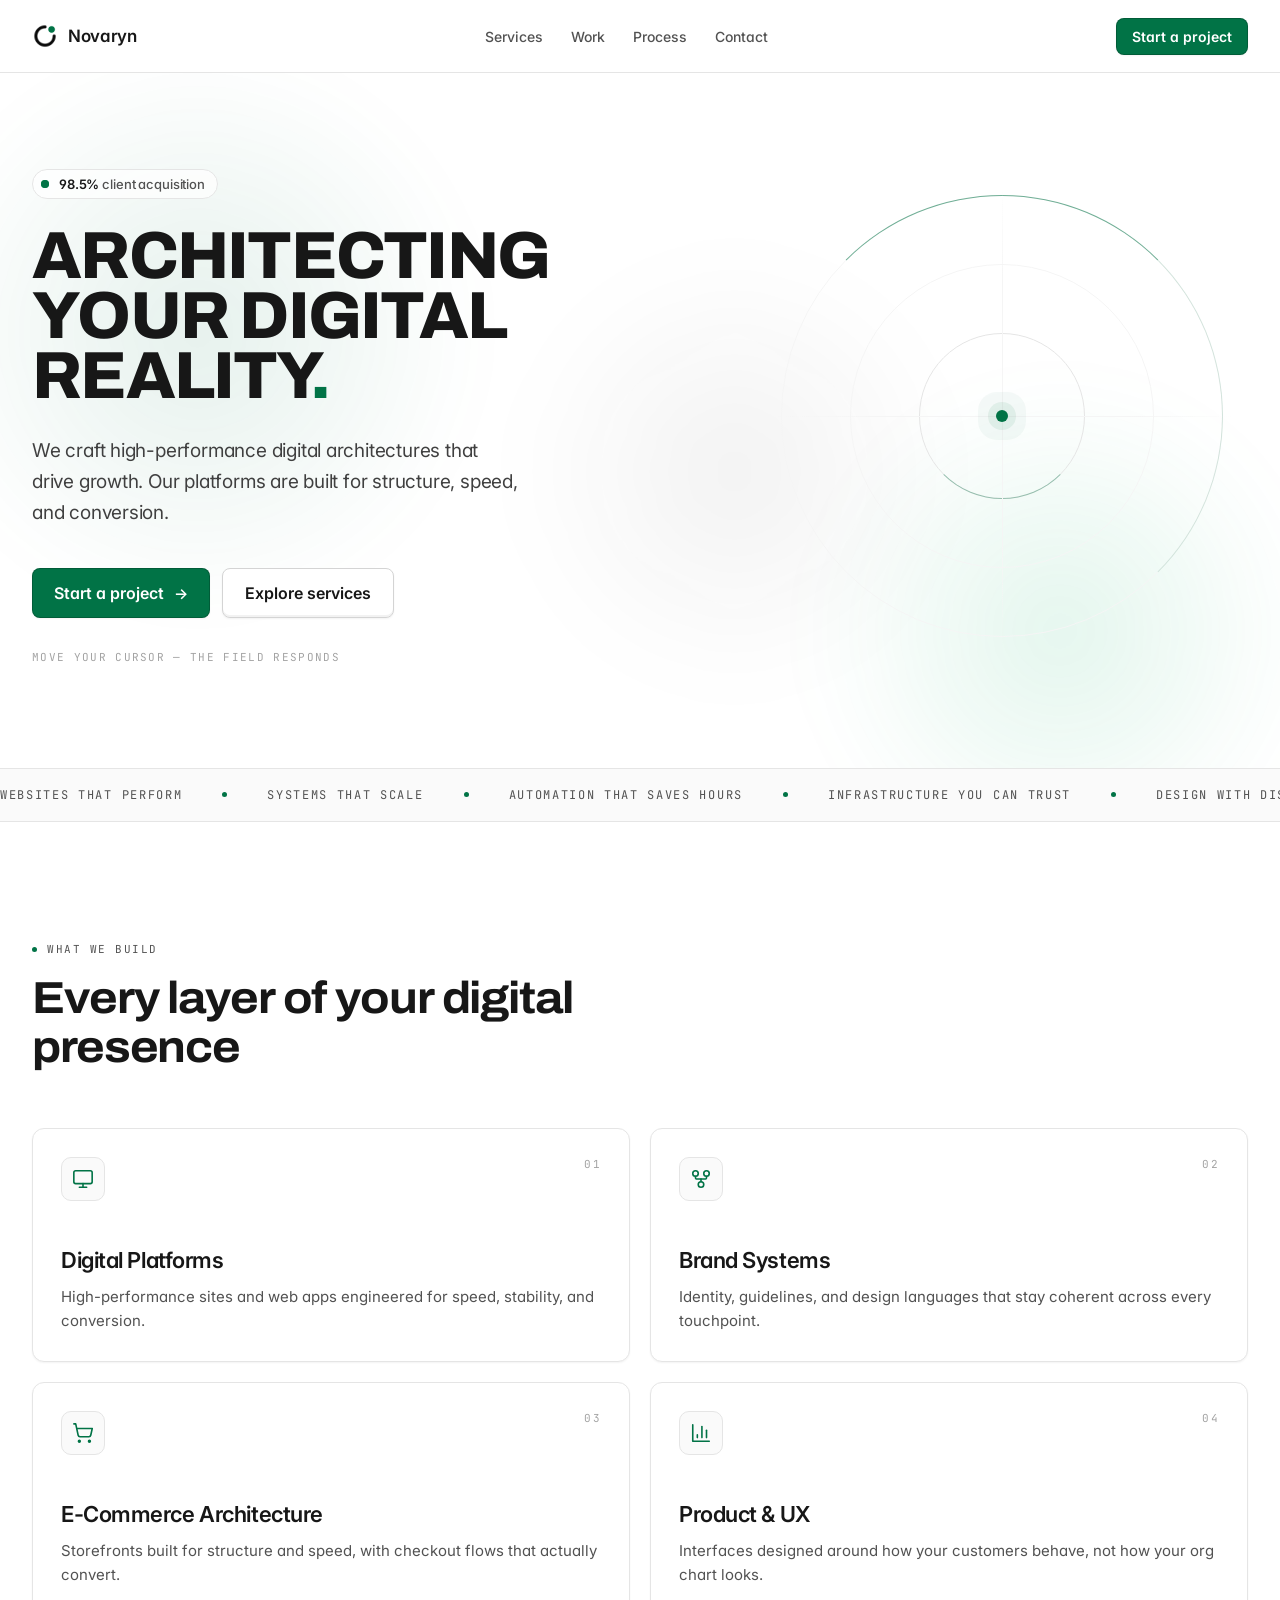
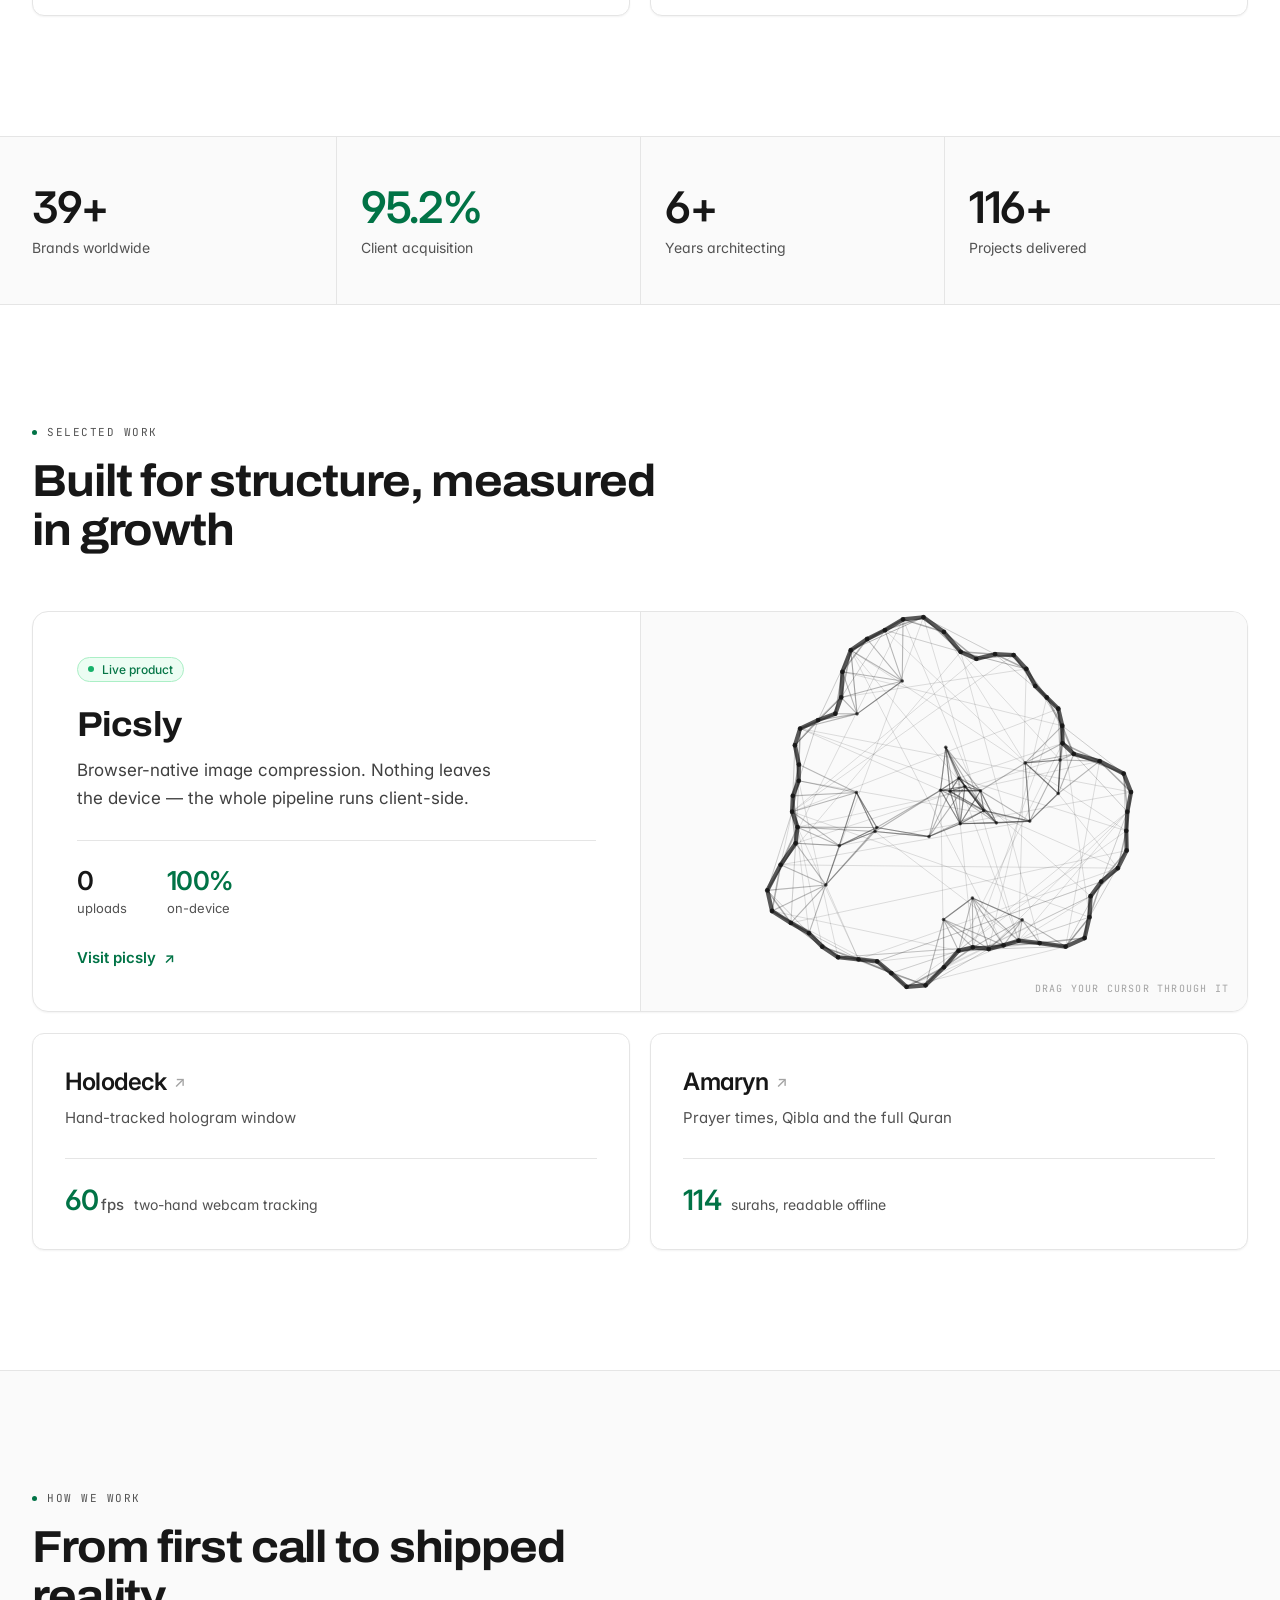
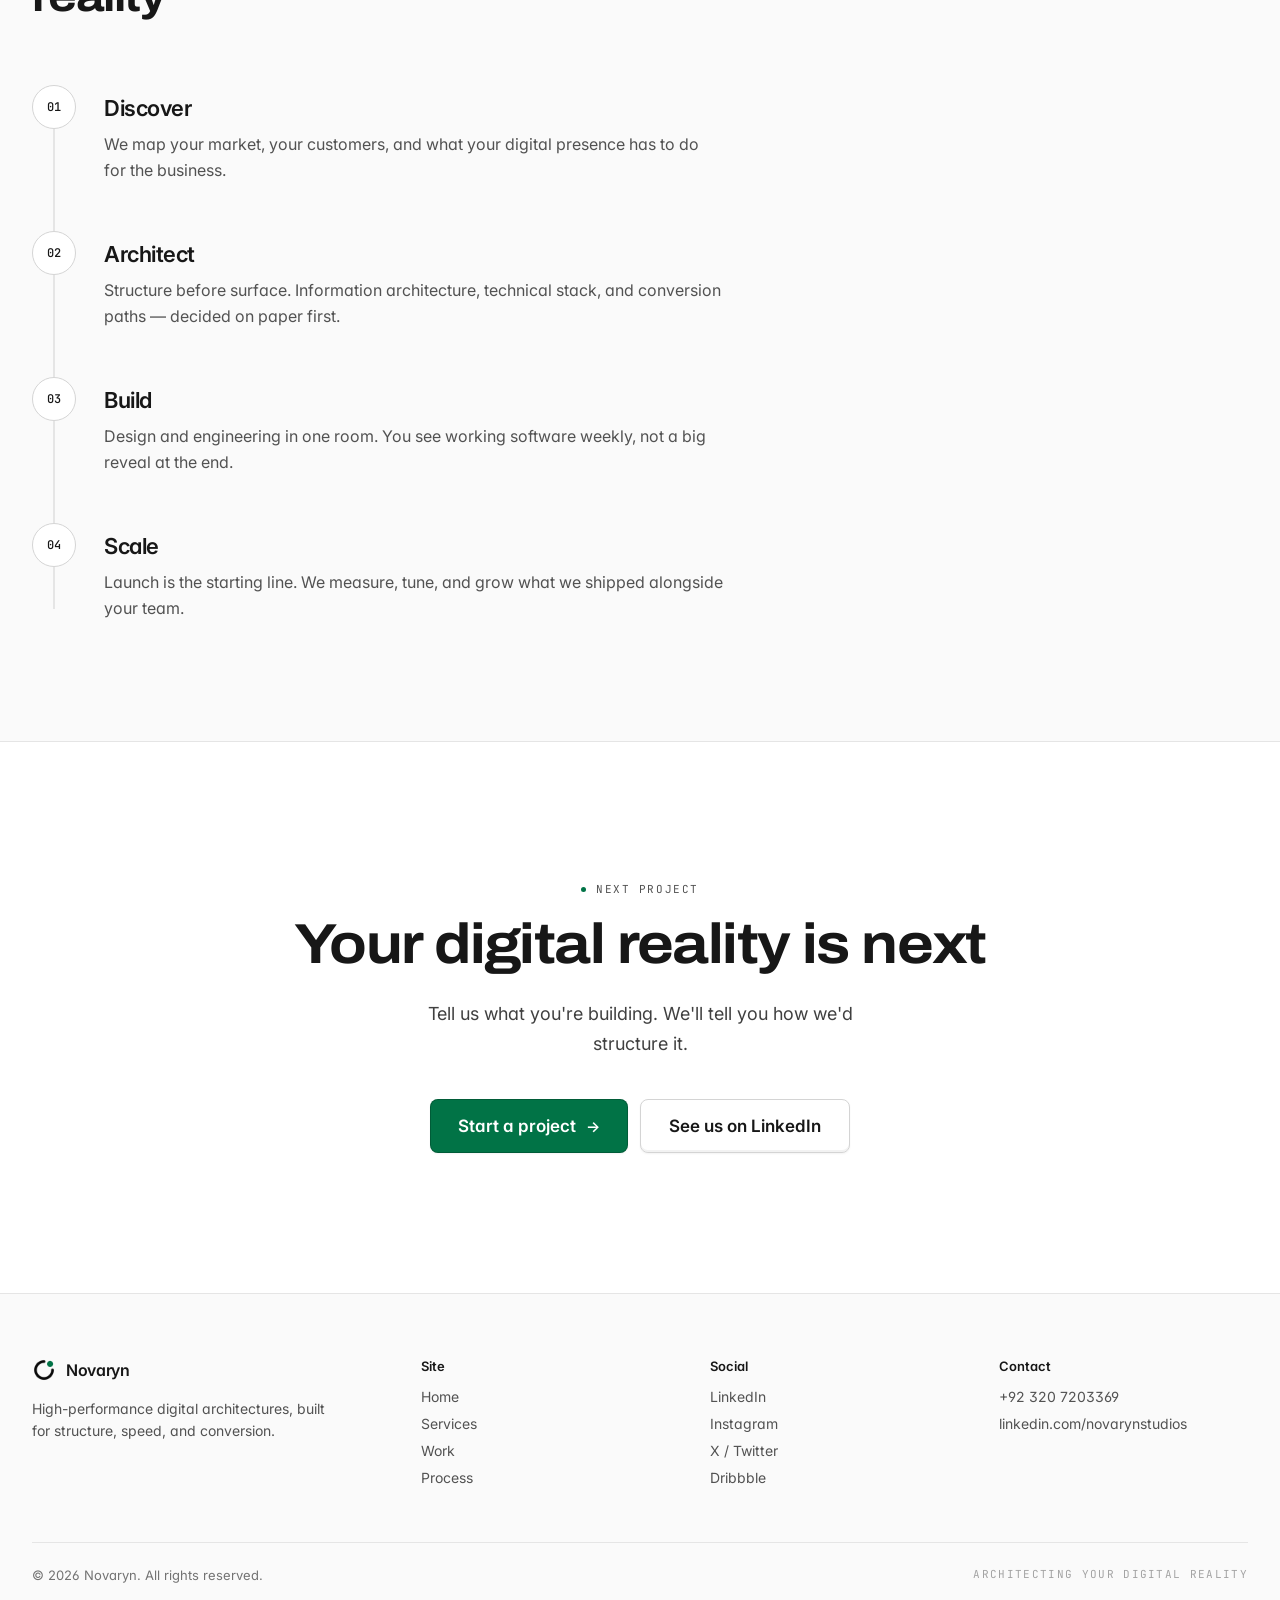
==== index.html @ 74203300 "feat(work): add Amaryn as the third project Fills the slot reserved in 73044f6. Work section is now " ====
<!DOCTYPE html>
<html lang="en">
<head>
  <meta charset="UTF-8">
  <meta name="viewport" content="width=device-width, initial-scale=1.0">
  <title>Novaryn — Architecting Your Digital Reality</title>
  <meta name="description" content="Novaryn crafts high-performance digital architectures that drive growth. Platforms built for structure, speed, and conversion.">
  <meta name="theme-color" content="#ffffff">
  <link rel="icon" type="image/png" sizes="512x512" href="assets/novaryn-favicon-512.png">
  <link rel="preconnect" href="https://fonts.googleapis.com">
  <link rel="preconnect" href="https://fonts.gstatic.com" crossorigin>
  <!-- Inter + JetBrains Mono come from the design system's token sheet; Archivo (variable
       width + weight) is what the display headings are set in. -->
  <link rel="stylesheet" href="https://fonts.googleapis.com/css2?family=Inter:wght@300;400;500;600;700;800&family=JetBrains+Mono:wght@400;500;700&family=Archivo:wdth,wght@75..125,400..800&display=swap">
  <link rel="stylesheet" href="css/styles.css?v=1">
</head>
<body>

  <!-- ===== Header ===== -->
  <header class="site-header">
    <div class="header-inner">
      <a class="logo" href="#top">
        <img src="assets/logo-mark.png" alt="Novaryn" width="26" height="26">
        <span class="logo-word">Novaryn</span>
      </a>

      <nav class="main-nav" aria-label="Primary">
        <a href="#services" class="nav-link">Services</a>
        <a href="#work" class="nav-link">Work</a>
        <a href="#process" class="nav-link">Process</a>
        <a href="#contact" class="nav-link">Contact</a>
      </nav>

      <div class="header-right">
        <button class="nav-toggle" type="button" aria-label="Open menu" aria-expanded="false" aria-controls="mobile-nav">
          <span></span><span></span><span></span>
        </button>
        <a href="https://wa.me/923207203369" target="_blank" rel="noopener" class="btn btn-primary" data-magnet="4">Start a project</a>
      </div>
    </div>

    <nav class="mobile-nav" id="mobile-nav" aria-label="Mobile" hidden>
      <a href="#services">Services</a>
      <a href="#work">Work</a>
      <a href="#process">Process</a>
      <a href="#contact">Contact</a>
    </nav>
  </header>

  <main>
    <!-- ===== Hero ===== -->
    <section class="hero" id="top">
      <div class="hero-orbs" aria-hidden="true">
        <div class="orb orb-a"></div>
        <div class="orb orb-b"></div>
        <div class="orb orb-c"></div>
      </div>
      <canvas class="hero-canvas" aria-hidden="true"></canvas>

      <div class="hero-inner">
        <div class="hero-grid">
          <div class="hero-copy">
            <div class="hero-badge" data-reveal>
              <span class="pulse-dot" aria-hidden="true">
                <span class="pulse-ring"></span>
                <span class="pulse-core"></span>
              </span>
              <span class="hero-badge-text">
                <strong data-count="98.5" data-suffix="%" data-decimals="1">98.5%</strong> client acquisition
              </span>
            </div>

            <h1 class="hero-title" data-reveal data-delay="60">Architecting your digital reality<span class="accent-dot">.</span></h1>

            <p class="hero-lede" data-reveal data-delay="140">We craft high-performance digital architectures that drive growth. Our platforms are built for structure, speed, and conversion.</p>

            <div class="hero-actions" data-reveal data-delay="220">
              <a href="https://wa.me/923207203369" target="_blank" rel="noopener" class="btn btn-primary btn-lg" data-magnet="6">Start a project<span class="btn-glyph" aria-hidden="true">→</span></a>
              <a href="#services" class="btn btn-secondary btn-lg" data-magnet="6">Explore services</a>
            </div>

            <p class="hero-hint" data-reveal data-delay="300">Move your cursor — the field responds</p>
          </div>

          <div class="hero-figure" data-reveal data-delay="180" aria-hidden="true">
            <div class="ring ring-1"></div>
            <div class="ring ring-2"></div>
            <div class="ring ring-3"></div>
            <div class="ring-spin ring-spin-a"></div>
            <div class="ring-spin ring-spin-b"></div>
            <canvas class="figure-canvas"></canvas>
            <div class="crosshair-v"></div>
            <div class="crosshair-h"></div>
            <div class="figure-core-wrap"><div class="figure-core"></div></div>
          </div>
        </div>
      </div>
    </section>

    <!-- ===== Value-prop marquee ===== -->
    <div class="marquee-band" aria-label="What we deliver">
      <div class="marquee-track">
        <div class="marquee-group">
          <span class="marquee-item">Websites that perform</span><span class="marquee-dot"></span>
          <span class="marquee-item">Systems that scale</span><span class="marquee-dot"></span>
          <span class="marquee-item">Automation that saves hours</span><span class="marquee-dot"></span>
          <span class="marquee-item">Infrastructure you can trust</span><span class="marquee-dot"></span>
          <span class="marquee-item">Design with discipline</span><span class="marquee-dot"></span>
          <span class="marquee-item">Architecture that holds up</span><span class="marquee-dot"></span>
          <span class="marquee-item">Support that doesn’t disappear</span><span class="marquee-dot"></span>
        </div>
        <!-- Duplicate half: the -50% keyframe needs two identical groups to loop seamlessly. -->
        <div class="marquee-group" aria-hidden="true">
          <span class="marquee-item">Websites that perform</span><span class="marquee-dot"></span>
          <span class="marquee-item">Systems that scale</span><span class="marquee-dot"></span>
          <span class="marquee-item">Automation that saves hours</span><span class="marquee-dot"></span>
          <span class="marquee-item">Infrastructure you can trust</span><span class="marquee-dot"></span>
          <span class="marquee-item">Design with discipline</span><span class="marquee-dot"></span>
          <span class="marquee-item">Architecture that holds up</span><span class="marquee-dot"></span>
          <span class="marquee-item">Support that doesn’t disappear</span><span class="marquee-dot"></span>
        </div>
      </div>
    </div>

    <!-- ===== Services ===== -->
    <section class="section" id="services">
      <div class="section-head" data-reveal>
        <div class="eyebrow">
          <span class="eyebrow-dot" aria-hidden="true"></span>
          <span class="eyebrow-text">What we build</span>
        </div>
        <h2 class="section-title">Every layer of your digital presence</h2>
      </div>

      <div class="grid-2">
        <div class="service-card" data-reveal data-magnet="5">
          <div class="service-card-top">
            <span class="service-icon" aria-hidden="true">
              <svg viewBox="0 0 24 24" width="22" height="22" fill="none" stroke="currentColor" stroke-width="1.75" stroke-linecap="round" stroke-linejoin="round">
                <rect width="20" height="14" x="2" y="3" rx="2"/><line x1="8" x2="16" y1="21" y2="21"/><line x1="12" x2="12" y1="17" y2="21"/>
              </svg>
            </span>
            <span class="service-num">01</span>
          </div>
          <h3>Digital Platforms</h3>
          <p>High-performance sites and web apps engineered for speed, stability, and conversion.</p>
        </div>

        <div class="service-card" data-reveal data-delay="80" data-magnet="5">
          <div class="service-card-top">
            <span class="service-icon" aria-hidden="true">
              <svg viewBox="0 0 24 24" width="22" height="22" fill="none" stroke="currentColor" stroke-width="1.75" stroke-linecap="round" stroke-linejoin="round">
                <circle cx="12" cy="18" r="3"/><circle cx="6" cy="6" r="3"/><circle cx="18" cy="6" r="3"/><path d="M18 9v2c0 .6-.4 1-1 1H7c-.6 0-1-.4-1-1V9"/><path d="M12 12v3"/>
              </svg>
            </span>
            <span class="service-num">02</span>
          </div>
          <h3>Brand Systems</h3>
          <p>Identity, guidelines, and design languages that stay coherent across every touchpoint.</p>
        </div>

        <div class="service-card" data-reveal data-delay="160" data-magnet="5">
          <div class="service-card-top">
            <span class="service-icon" aria-hidden="true">
              <svg viewBox="0 0 24 24" width="22" height="22" fill="none" stroke="currentColor" stroke-width="1.75" stroke-linecap="round" stroke-linejoin="round">
                <circle cx="8" cy="21" r="1"/><circle cx="19" cy="21" r="1"/><path d="M2.05 2.05h2l2.66 12.42a2 2 0 0 0 2 1.58h9.78a2 2 0 0 0 1.95-1.57l1.65-7.43H5.12"/>
              </svg>
            </span>
            <span class="service-num">03</span>
          </div>
          <h3>E-Commerce Architecture</h3>
          <p>Storefronts built for structure and speed, with checkout flows that actually convert.</p>
        </div>

        <div class="service-card" data-reveal data-delay="240" data-magnet="5">
          <div class="service-card-top">
            <span class="service-icon" aria-hidden="true">
              <svg viewBox="0 0 24 24" width="22" height="22" fill="none" stroke="currentColor" stroke-width="1.75" stroke-linecap="round" stroke-linejoin="round">
                <path d="M3 3v18h18"/><path d="M18 17V9"/><path d="M13 17V5"/><path d="M8 17v-3"/>
              </svg>
            </span>
            <span class="service-num">04</span>
          </div>
          <h3>Product &amp; UX</h3>
          <p>Interfaces designed around how your customers behave, not how your org chart looks.</p>
        </div>
      </div>
    </section>

    <!-- ===== Metrics ===== -->
    <section class="metrics">
      <div class="metrics-grid">
        <div class="metric" data-reveal>
          <div class="metric-num"><span data-count="40" data-suffix="+">40+</span></div>
          <div class="metric-label">Brands worldwide</div>
        </div>
        <div class="metric" data-reveal data-delay="80">
          <div class="metric-num metric-num-accent"><span data-count="98.5" data-suffix="%" data-decimals="1">98.5%</span></div>
          <div class="metric-label">Client acquisition</div>
        </div>
        <div class="metric" data-reveal data-delay="160">
          <div class="metric-num"><span data-count="6" data-suffix="+">6+</span></div>
          <div class="metric-label">Years architecting</div>
        </div>
        <div class="metric" data-reveal data-delay="240">
          <div class="metric-num"><span data-count="120" data-suffix="+">120+</span></div>
          <div class="metric-label">Projects delivered</div>
        </div>
      </div>
    </section>

    <!-- ===== Work ===== -->
    <section class="section" id="work">
      <div class="section-head" data-reveal>
        <div class="eyebrow">
          <span class="eyebrow-dot" aria-hidden="true"></span>
          <span class="eyebrow-text">Selected work</span>
        </div>
        <h2 class="section-title">Built for structure, measured in growth</h2>
      </div>

      <a class="work-feature" href="https://picsly.netlify.app" target="_blank" rel="noopener" data-reveal data-magnet="4">
        <div class="work-feature-grid">
          <div class="work-feature-body">
            <div class="tag-live">
              <span class="tag-live-dot" aria-hidden="true"></span>
              <span>Live product</span>
            </div>
            <h3>Picsly</h3>
            <p>Browser-native image compression. Nothing leaves the device — the whole pipeline runs client-side.</p>
            <div class="work-stats">
              <div>
                <div class="stat-value">0</div>
                <div class="stat-label">uploads</div>
              </div>
              <div>
                <div class="stat-value stat-value-accent">100%</div>
                <div class="stat-label">on-device</div>
              </div>
            </div>
            <div class="work-cta">Visit picsly<span class="btn-glyph" aria-hidden="true">↗</span></div>
          </div>
          <div class="work-visual">
            <canvas class="work-canvas" aria-hidden="true"></canvas>
            <div class="work-hint" aria-hidden="true">Drag your cursor through it</div>
          </div>
        </div>
      </a>

      <div class="grid-2 work-mini-grid">
        <a class="work-mini" href="https://holodeck-five.vercel.app" target="_blank" rel="noopener" data-reveal data-magnet="5">
          <h3>Holodeck<span class="work-go" aria-hidden="true">↗</span></h3>
          <p>Hand-tracked hologram window</p>
          <div class="mini-metric">
            <span class="big-accent">60<span class="stat-unit">fps</span></span>
            <span class="mini-label">two-hand webcam tracking</span>
          </div>
        </a>
        <a class="work-mini" href="https://amaryn.vercel.app" target="_blank" rel="noopener" data-reveal data-delay="90" data-magnet="5">
          <h3>Amaryn<span class="work-go" aria-hidden="true">↗</span></h3>
          <p>Prayer times, Qibla and the full Quran</p>
          <div class="mini-metric">
            <span class="big-accent">114</span>
            <span class="mini-label">surahs, readable offline</span>
          </div>
        </a>
      </div>
    </section>

    <!-- ===== Process ===== -->
    <section class="process" id="process">
      <div class="process-inner">
        <div class="section-head section-head-wide" data-reveal>
          <div class="eyebrow">
            <span class="eyebrow-dot" aria-hidden="true"></span>
            <span class="eyebrow-text">How we work</span>
          </div>
          <h2 class="section-title">From first call to shipped reality</h2>
        </div>

        <div class="process-list">
          <div class="process-line" aria-hidden="true"></div>
          <div class="process-progress" aria-hidden="true"></div>

          <div class="process-step" data-reveal>
            <div class="step-num">01</div>
            <div class="step-body">
              <h3>Discover</h3>
              <p>We map your market, your customers, and what your digital presence has to do for the business.</p>
            </div>
          </div>
          <div class="process-step" data-reveal>
            <div class="step-num">02</div>
            <div class="step-body">
              <h3>Architect</h3>
              <p>Structure before surface. Information architecture, technical stack, and conversion paths — decided on paper first.</p>
            </div>
          </div>
          <div class="process-step" data-reveal>
            <div class="step-num">03</div>
            <div class="step-body">
              <h3>Build</h3>
              <p>Design and engineering in one room. You see working software weekly, not a big reveal at the end.</p>
            </div>
          </div>
          <div class="process-step" data-reveal>
            <div class="step-num">04</div>
            <div class="step-body">
              <h3>Scale</h3>
              <p>Launch is the starting line. We measure, tune, and grow what we shipped alongside your team.</p>
            </div>
          </div>
        </div>
      </div>
    </section>

    <!-- ===== CTA ===== -->
    <section class="cta" id="contact">
      <canvas class="cta-canvas" aria-hidden="true"></canvas>
      <div class="cta-inner">
        <div class="eyebrow eyebrow-center" data-reveal>
          <span class="eyebrow-dot" aria-hidden="true"></span>
          <span class="eyebrow-text">Next project</span>
        </div>
        <h2 class="cta-title" data-reveal data-delay="80">Your digital reality is next</h2>
        <p class="cta-lede" data-reveal data-delay="160">Tell us what you're building. We'll tell you how we'd structure it.</p>
        <div class="cta-actions" data-reveal data-delay="240">
          <a href="https://wa.me/923207203369" target="_blank" rel="noopener" class="btn btn-primary btn-xl" data-magnet="7">Start a project<span class="btn-glyph" aria-hidden="true">→</span></a>
          <a href="https://www.linkedin.com/company/novarynstudios" target="_blank" rel="noopener" class="btn btn-secondary btn-xl" data-magnet="7">See us on LinkedIn</a>
        </div>
      </div>
    </section>
  </main>

  <!-- ===== Footer ===== -->
  <footer class="site-footer">
    <div class="footer-inner">
      <div class="footer-grid">
        <div class="footer-brand">
          <a class="logo" href="#top">
            <img src="assets/logo-mark.png" alt="Novaryn" width="24" height="24">
            <span class="logo-word logo-word-sm">Novaryn</span>
          </a>
          <p>High-performance digital architectures, built for structure, speed, and conversion.</p>
        </div>
        <div>
          <div class="footer-col-title">Site</div>
          <nav class="footer-links" aria-label="Site">
            <a href="#top">Home</a>
            <a href="#services">Services</a>
            <a href="#work">Work</a>
            <a href="#process">Process</a>
          </nav>
        </div>
        <div>
          <div class="footer-col-title">Social</div>
          <nav class="footer-links" aria-label="Social">
            <a href="https://www.linkedin.com/company/novarynstudios" target="_blank" rel="noopener">LinkedIn</a>
            <a href="#">Instagram</a>
            <a href="#">X / Twitter</a>
            <a href="#">Dribbble</a>
          </nav>
        </div>
        <div>
          <div class="footer-col-title">Contact</div>
          <div class="footer-links">
            <a href="https://wa.me/923207203369" target="_blank" rel="noopener">+92 320 7203369</a>
            <a href="https://www.linkedin.com/company/novarynstudios" target="_blank" rel="noopener">linkedin.com/novarynstudios</a>
          </div>
        </div>
      </div>
      <div class="footer-base">
        <span class="footer-copy">© 2026 Novaryn. All rights reserved.</span>
        <span class="footer-tag">Architecting your digital reality</span>
      </div>
    </div>
  </footer>

  <script src="js/main.js?v=1"></script>
</body>
</html>
---- css/styles.css ----
/* =============================================================================
   Novaryn — built on the Untitled UI design system (Tailwind-derived palette,
   deep-green brand accent). The token block mirrors the design system's
   colors_and_type.css; everything below it is the site's own composition.
   ============================================================================= */

:root {
  color-scheme: light;

  /* ---- Neutral (gray) — primary text + surfaces ---- */
  --neutral-25:  #fafafa;
  --neutral-50:  #fafafa;
  --neutral-100: #f5f5f5;
  --neutral-200: #e5e5e5;
  --neutral-300: #d4d4d4;
  --neutral-400: #a3a3a3;
  --neutral-500: #737373;
  --neutral-600: #525252;
  --neutral-700: #404040;
  --neutral-800: #262626;
  --neutral-900: #171717;
  --neutral-950: #0a0a0a;

  /* ---- Brand — Untitled UI deep green ---- */
  --brand-25:  #f6fef9;
  --brand-50:  #ecfdf3;
  --brand-100: #dcfae6;
  --brand-200: #abefc6;
  --brand-300: #75e0a7;
  --brand-400: #47cd89;
  --brand-500: #17b26a;
  --brand-600: #079455;
  --brand-700: #067647;
  --brand-800: #017346; /* primary brand action */
  --brand-900: #00633c;
  --brand-950: #053321;

  /* ---- Semantic: text ---- */
  --text-primary:         var(--neutral-900);
  --text-secondary:       var(--neutral-700);
  --text-tertiary:        var(--neutral-600);
  --text-quaternary:      var(--neutral-500);
  --text-disabled:        var(--neutral-400);
  --text-brand-primary:   var(--brand-900);
  --text-white:           #ffffff;

  /* ---- Semantic: background ---- */
  --bg-primary:           #ffffff;
  --bg-primary-hover:     var(--neutral-50);
  --bg-secondary:         var(--neutral-50);
  --bg-brand-primary:     var(--brand-50);
  --bg-brand-solid:       var(--brand-800);
  --bg-brand-solid-hover: var(--brand-900);

  /* ---- Semantic: border ---- */
  --border-primary:       var(--neutral-300);
  --border-secondary:     var(--neutral-200);
  --border-tertiary:      var(--neutral-100);

  /* ---- Radius ---- */
  --radius-md:   8px;
  --radius-lg:   10px;
  --radius-xl:   12px;
  --radius-2xl:  16px;
  --radius-full: 9999px;

  /* ---- Elevation ---- */
  --shadow-xs:  0 1px 2px 0 rgba(10, 13, 18, .05);
  --shadow-lg:  0 12px 16px -4px rgba(10, 13, 18, .08),
                0 4px 6px -2px rgba(10, 13, 18, .03);
  --shadow-2xl: 0 24px 48px -12px rgba(10, 13, 18, .18);
  --shadow-skeuo-primary:   0 1px 2px 0 rgba(0, 0, 0, .05), inset 0 0 0 1px rgba(0, 0, 0, .2);
  --shadow-skeuo-secondary: 0 1px 2px 0 rgba(0, 0, 0, .05), inset 0 -2px 0 0 rgba(0, 0, 0, .05);
  --focus-ring: 0 0 0 4px rgba(1, 115, 70, .24);

  /* ---- Type ---- */
  --font-body:    "Inter", ui-sans-serif, system-ui, -apple-system, sans-serif;
  --font-display: "Archivo", "Inter", ui-sans-serif, system-ui, sans-serif;
  --font-mono:    "JetBrains Mono", ui-monospace, Menlo, monospace;

  /* ---- Layout ---- */
  --container: 1280px;
  --gutter: 32px;

  --ease: cubic-bezier(.4, 0, .2, 1);
}

/* =============================================================================
   Base
   ============================================================================= */

* { box-sizing: border-box; }

html { scroll-behavior: smooth; }

body {
  margin: 0;
  position: relative;
  min-height: 100vh;
  font-family: var(--font-body);
  font-feature-settings: "ss01", "cv11";
  color: var(--text-primary);
  background: var(--bg-primary);
  overflow-x: clip;
  -webkit-font-smoothing: antialiased;
  text-rendering: optimizeLegibility;
}

a {
  color: var(--text-brand-primary);
  text-decoration: none;
  transition: color .12s var(--ease);
}

a:hover { color: var(--brand-800); }

:focus-visible {
  outline: none;
  box-shadow: var(--focus-ring);
  border-radius: var(--radius-md);
}

h1, h2, h3 { margin: 0; }
p { margin: 0; }
img, canvas { display: block; }

/* =============================================================================
   Keyframes
   ============================================================================= */

@keyframes nv-marquee {
  from { transform: translate3d(0, 0, 0); }
  to   { transform: translate3d(-50%, 0, 0); }
}

@keyframes nv-drift-a {
  0%   { transform: translate3d(0, 0, 0) scale(1); }
  50%  { transform: translate3d(6vw, -4vh, 0) scale(1.15); }
  100% { transform: translate3d(0, 0, 0) scale(1); }
}

@keyframes nv-drift-b {
  0%   { transform: translate3d(0, 0, 0) scale(1.1); }
  50%  { transform: translate3d(-7vw, 5vh, 0) scale(.9); }
  100% { transform: translate3d(0, 0, 0) scale(1.1); }
}

@keyframes nv-drift-c {
  0%   { transform: translate3d(0, 0, 0) scale(.95); }
  50%  { transform: translate3d(4vw, 6vh, 0) scale(1.2); }
  100% { transform: translate3d(0, 0, 0) scale(.95); }
}

@keyframes nv-spin { to { transform: rotate(360deg); } }

@keyframes nv-pulse {
  0%, 100% { opacity: .35; transform: scale(1); }
  50%      { opacity: 1;   transform: scale(1.35); }
}

/* =============================================================================
   Buttons
   ============================================================================= */

.btn {
  display: inline-flex;
  align-items: center;
  gap: 8px;
  font-size: 14px;
  font-weight: 600;
  padding: 10px 16px;
  border-radius: var(--radius-md);
  transition: background-color .12s var(--ease);
  white-space: nowrap;
}

.btn-primary {
  background: var(--bg-brand-solid);
  color: var(--text-white);
  box-shadow: var(--shadow-skeuo-primary);
}

.btn-primary:hover {
  background: var(--bg-brand-solid-hover);
  color: var(--text-white);
}

.btn-secondary {
  background: var(--bg-primary);
  color: var(--text-primary);
  border: 1px solid var(--border-primary);
  box-shadow: var(--shadow-skeuo-secondary);
}

.btn-secondary:hover {
  background: var(--bg-primary-hover);
  color: var(--text-primary);
}

.btn-lg { font-size: 16px; padding: 14px 22px; gap: 10px; }
.btn-xl { font-size: 17px; padding: 16px 28px; gap: 10px; }

.btn-glyph { font-size: 15px; }

/* =============================================================================
   Header
   ============================================================================= */

.site-header {
  position: sticky;
  top: 0;
  z-index: 100;
  background: rgba(255, 255, 255, .82);
  backdrop-filter: blur(14px);
  -webkit-backdrop-filter: blur(14px);
  border-bottom: 1px solid var(--border-secondary);
}

.header-inner {
  max-width: var(--container);
  margin: 0 auto;
  padding: 0 var(--gutter);
  height: 72px;
  display: flex;
  align-items: center;
  justify-content: space-between;
  gap: var(--gutter);
}

.logo {
  display: flex;
  align-items: center;
  gap: 10px;
  color: var(--text-primary);
}

.logo:hover { color: var(--text-primary); }
.logo img { width: 26px; height: 26px; }

.logo-word {
  font-size: 17px;
  font-weight: 600;
  letter-spacing: -.02em;
}

.logo-word-sm { font-size: 16px; }

.main-nav {
  display: flex;
  align-items: center;
  gap: 4px;
}

.nav-link {
  color: var(--text-tertiary);
  font-size: 14px;
  font-weight: 500;
  padding: 8px 12px;
  border-radius: var(--radius-md);
  transition: background-color .12s var(--ease), color .12s var(--ease);
}

.nav-link:hover {
  background: var(--bg-primary-hover);
  color: var(--text-primary);
}

.header-right {
  display: flex;
  align-items: center;
  gap: 12px;
}

/* Hamburger — the design drops the nav below 900px; this keeps those four
   links reachable on phones, drawn from the same tokens. */
.nav-toggle {
  display: none;
  flex-direction: column;
  justify-content: center;
  gap: 4px;
  width: 40px;
  height: 40px;
  padding: 0 9px;
  background: var(--bg-primary);
  border: 1px solid var(--border-primary);
  border-radius: var(--radius-md);
  box-shadow: var(--shadow-skeuo-secondary);
  cursor: pointer;
}

.nav-toggle span {
  display: block;
  height: 1.5px;
  border-radius: 2px;
  background: var(--text-primary);
  transition: transform .18s var(--ease), opacity .18s var(--ease);
}

.nav-toggle[aria-expanded="true"] span:nth-child(1) { transform: translateY(5.5px) rotate(45deg); }
.nav-toggle[aria-expanded="true"] span:nth-child(2) { opacity: 0; }
.nav-toggle[aria-expanded="true"] span:nth-child(3) { transform: translateY(-5.5px) rotate(-45deg); }

.mobile-nav {
  display: flex;
  flex-direction: column;
  padding: 8px var(--gutter) 20px;
  border-top: 1px solid var(--border-secondary);
  background: rgba(255, 255, 255, .96);
}

.mobile-nav[hidden] { display: none; }

.mobile-nav a {
  padding: 12px 0;
  font-size: 16px;
  font-weight: 500;
  color: var(--text-tertiary);
  border-bottom: 1px solid var(--border-tertiary);
}

.mobile-nav a:last-child { border-bottom: 0; }
.mobile-nav a:hover { color: var(--text-primary); }

/* =============================================================================
   Hero
   ============================================================================= */

.hero {
  position: relative;
  overflow: hidden;
  border-bottom: 1px solid var(--border-secondary);
}

.hero-orbs {
  position: absolute;
  inset: -10%;
  pointer-events: none;
  z-index: 0;
}

.orb {
  position: absolute;
  border-radius: var(--radius-full);
}

.orb-a {
  top: 4%;
  left: 2%;
  width: 46vw;
  height: 46vw;
  background: radial-gradient(circle, rgba(1, 115, 70, .1), rgba(1, 115, 70, 0) 68%);
  filter: blur(30px);
  animation: nv-drift-a 26s ease-in-out infinite;
}

.orb-b {
  bottom: -6%;
  right: 6%;
  width: 40vw;
  height: 40vw;
  background: radial-gradient(circle, rgba(23, 178, 106, .12), rgba(23, 178, 106, 0) 68%);
  filter: blur(34px);
  animation: nv-drift-b 33s ease-in-out infinite;
}

.orb-c {
  top: 30%;
  left: 42%;
  width: 34vw;
  height: 34vw;
  background: radial-gradient(circle, rgba(23, 23, 23, .06), rgba(23, 23, 23, 0) 70%);
  filter: blur(40px);
  animation: nv-drift-c 41s ease-in-out infinite;
}

.hero-canvas {
  position: absolute;
  inset: 0;
  width: 100%;
  height: 100%;
  z-index: 1;
}

.hero-inner {
  position: relative;
  z-index: 2;
  max-width: var(--container);
  margin: 0 auto;
  padding: 96px var(--gutter) 104px;
}

.hero-grid {
  display: grid;
  grid-template-columns: 1.15fr .85fr;
  gap: 56px;
  align-items: center;
}

.hero-badge {
  display: inline-flex;
  align-items: center;
  gap: 10px;
  padding: 6px 12px 6px 8px;
  border: 1px solid var(--border-secondary);
  background: rgba(255, 255, 255, .7);
  border-radius: var(--radius-full);
  margin-bottom: 28px;
}

.pulse-dot {
  position: relative;
  display: inline-flex;
  width: 8px;
  height: 8px;
}

.pulse-ring,
.pulse-core {
  position: absolute;
  inset: 0;
  border-radius: var(--radius-full);
}

.pulse-ring {
  background: var(--brand-500);
  animation: nv-pulse 2.4s ease-in-out infinite;
}

.pulse-core { background: var(--brand-800); }

.hero-badge-text {
  font-size: 13px;
  font-weight: 500;
  color: var(--text-tertiary);
  letter-spacing: -.01em;
}

.hero-badge-text strong {
  color: var(--text-primary);
  font-weight: 600;
}

.hero-title {
  font-family: var(--font-display);
  font-variation-settings: "wdth" 100;
  font-size: clamp(40px, 5.2vw, 78px);
  line-height: .9;
  letter-spacing: -.026em;
  font-weight: 800;
  text-transform: uppercase;
  color: var(--text-primary);
  text-wrap: balance;
}

.accent-dot { color: var(--brand-800); }

.hero-lede {
  margin-top: 28px;
  max-width: 500px;
  font-size: 19px;
  line-height: 31px;
  letter-spacing: -.011em;
  font-weight: 400;
  color: var(--text-secondary);
  text-wrap: pretty;
}

.hero-actions {
  display: flex;
  flex-wrap: wrap;
  gap: 12px;
  margin-top: 40px;
}

.hero-hint {
  margin-top: 32px;
  font-family: var(--font-mono);
  font-size: 11px;
  letter-spacing: .12em;
  text-transform: uppercase;
  color: var(--text-disabled);
}

/* ---- Orbital figure ---- */

.hero-figure {
  position: relative;
  justify-self: center;
  width: 100%;
  max-width: 460px;
  aspect-ratio: 1 / 1;
}

.ring,
.ring-spin {
  position: absolute;
  border-radius: var(--radius-full);
}

.ring-1 { inset: 2%;  border: 1px solid var(--border-tertiary); }
.ring-2 { inset: 17%; border: 1px solid var(--border-tertiary); }
.ring-3 { inset: 32%; border: 1px solid var(--border-secondary); }

.ring-spin { border: 1.5px solid transparent; }

.ring-spin-a {
  inset: 2%;
  border-top-color: rgba(1, 115, 70, .55);
  border-right-color: rgba(1, 115, 70, .14);
  animation: nv-spin 22s linear infinite;
}

.ring-spin-b {
  inset: 32%;
  border-bottom-color: rgba(1, 115, 70, .35);
  animation: nv-spin 13s linear infinite reverse;
}

.figure-canvas {
  position: absolute;
  inset: 0;
  width: 100%;
  height: 100%;
}

.crosshair-v,
.crosshair-h {
  position: absolute;
  pointer-events: none;
}

.crosshair-v {
  left: 50%;
  top: 0;
  bottom: 0;
  width: 1px;
  background: linear-gradient(to bottom, transparent, var(--neutral-100) 22%, var(--neutral-100) 78%, transparent);
}

.crosshair-h {
  top: 50%;
  left: 0;
  right: 0;
  height: 1px;
  background: linear-gradient(to right, transparent, var(--neutral-100) 22%, var(--neutral-100) 78%, transparent);
}

.figure-core-wrap {
  position: absolute;
  inset: 0;
  display: flex;
  align-items: center;
  justify-content: center;
  pointer-events: none;
}

.figure-core {
  width: 12px;
  height: 12px;
  border-radius: var(--radius-full);
  background: var(--brand-800);
  box-shadow: 0 0 0 8px rgba(1, 115, 70, .08), 0 0 0 18px rgba(1, 115, 70, .04);
}

/* =============================================================================
   Marquee
   ============================================================================= */

.marquee-band {
  overflow: hidden;
  border-bottom: 1px solid var(--border-secondary);
  background: var(--bg-secondary);
  padding: 18px 0;
}

.marquee-track {
  display: flex;
  width: max-content;
  animation: nv-marquee 44s linear infinite;
}

.marquee-group {
  display: flex;
  align-items: center;
  gap: 40px;
  padding-right: 40px;
}

.marquee-item {
  font-family: var(--font-mono);
  font-size: 12px;
  letter-spacing: .14em;
  text-transform: uppercase;
  color: var(--text-tertiary);
  white-space: nowrap;
}

.marquee-dot {
  width: 5px;
  height: 5px;
  border-radius: var(--radius-full);
  background: var(--brand-800);
  flex: none;
}

/* =============================================================================
   Section shell
   ============================================================================= */

.section {
  max-width: var(--container);
  margin: 0 auto;
  padding: 120px var(--gutter);
}

.section-head {
  max-width: 640px;
  margin-bottom: 56px;
}

.section-head-wide { margin-bottom: 64px; }

.eyebrow {
  display: flex;
  align-items: center;
  gap: 10px;
  margin-bottom: 18px;
}

.eyebrow-center { justify-content: center; }

.eyebrow-dot {
  width: 5px;
  height: 5px;
  border-radius: var(--radius-full);
  background: var(--brand-800);
}

.eyebrow-text {
  font-family: var(--font-mono);
  font-size: 11px;
  letter-spacing: .14em;
  text-transform: uppercase;
  color: var(--text-tertiary);
}

.section-title {
  font-family: var(--font-display);
  font-variation-settings: "wdth" 108;
  font-size: clamp(31px, 3.5vw, 46px);
  line-height: 1.1;
  letter-spacing: -.025em;
  font-weight: 700;
  color: var(--text-primary);
}

.grid-2 {
  display: grid;
  grid-template-columns: 1fr 1fr;
  gap: 20px;
}

/* =============================================================================
   Services
   ============================================================================= */

.service-card {
  position: relative;
  overflow: hidden;
  background: var(--bg-primary);
  border: 1px solid var(--border-secondary);
  border-radius: var(--radius-xl);
  padding: 28px;
  box-shadow: var(--shadow-xs);
  transition: box-shadow .18s var(--ease), border-color .18s var(--ease);
}

.service-card:hover {
  border-color: var(--border-primary);
  box-shadow: var(--shadow-lg);
}

.service-card-top {
  display: flex;
  align-items: flex-start;
  justify-content: space-between;
  gap: 20px;
  margin-bottom: 44px;
}

.service-icon {
  width: 44px;
  height: 44px;
  flex: none;
  border: 1px solid var(--border-secondary);
  border-radius: var(--radius-lg);
  display: flex;
  align-items: center;
  justify-content: center;
  background: var(--bg-secondary);
  color: var(--brand-800);
}

.service-num {
  font-family: var(--font-mono);
  font-size: 11px;
  letter-spacing: .12em;
  color: var(--text-disabled);
}

.service-card h3 {
  margin-bottom: 10px;
  font-size: 22px;
  line-height: 30px;
  letter-spacing: -.02em;
  font-weight: 600;
  color: var(--text-primary);
}

.service-card p {
  font-size: 15px;
  line-height: 24px;
  color: var(--text-tertiary);
}

/* =============================================================================
   Metrics band
   ============================================================================= */

.metrics {
  border-top: 1px solid var(--border-secondary);
  border-bottom: 1px solid var(--border-secondary);
  background: var(--bg-secondary);
}

.metrics-grid {
  max-width: var(--container);
  margin: 0 auto;
  padding: 0 var(--gutter);
  display: grid;
  grid-template-columns: repeat(4, 1fr);
}

.metric {
  padding: 48px 24px;
  border-left: 1px solid var(--border-secondary);
}

.metric:first-child {
  padding: 48px 24px 48px 0;
  border-left: 0;
}

.metric:last-child { padding: 48px 0 48px 24px; }

.metric-num {
  font-size: clamp(34px, 3.4vw, 46px);
  line-height: 1.05;
  letter-spacing: -.03em;
  font-weight: 600;
  color: var(--text-primary);
}

.metric-num-accent { color: var(--brand-800); }

.metric-label {
  margin-top: 8px;
  font-size: 14px;
  color: var(--text-tertiary);
}

/* =============================================================================
   Work
   ============================================================================= */

.work-feature {
  display: block;
  color: var(--text-primary);
  background: var(--bg-primary);
  border: 1px solid var(--border-secondary);
  border-radius: var(--radius-2xl);
  overflow: hidden;
  box-shadow: var(--shadow-xs);
  transition: box-shadow .2s var(--ease), border-color .2s var(--ease);
}

.work-feature:hover {
  color: var(--text-primary);
  border-color: var(--border-primary);
  box-shadow: var(--shadow-2xl);
}

.work-feature-grid {
  display: grid;
  grid-template-columns: 1fr 1fr;
  align-items: stretch;
}

.work-feature-body { padding: 44px; }

.tag-live {
  display: inline-flex;
  align-items: center;
  gap: 8px;
  padding: 4px 10px;
  border: 1px solid var(--brand-200);
  background: var(--bg-brand-primary);
  border-radius: var(--radius-full);
  margin-bottom: 24px;
  font-size: 12px;
  font-weight: 500;
  color: var(--brand-700);
}

.tag-live-dot {
  width: 6px;
  height: 6px;
  border-radius: var(--radius-full);
  background: var(--brand-500);
}

.work-feature h3 {
  margin-bottom: 12px;
  font-family: var(--font-display);
  font-variation-settings: "wdth" 108;
  font-size: clamp(27px, 2.7vw, 37px);
  line-height: 1.12;
  letter-spacing: -.025em;
  font-weight: 700;
}

.work-feature-body > p {
  margin-bottom: 28px;
  max-width: 420px;
  font-size: 17px;
  line-height: 28px;
  color: var(--text-secondary);
}

.work-stats {
  display: flex;
  gap: 40px;
  padding-top: 24px;
  border-top: 1px solid var(--border-secondary);
}

.stat-value {
  font-size: 26px;
  font-weight: 600;
  letter-spacing: -.02em;
}

.stat-value-accent { color: var(--brand-800); }

.stat-unit {
  margin-left: 2px;
  font-size: 15px;
  font-weight: 500;
  color: var(--text-tertiary);
  letter-spacing: 0;
}

.stat-label {
  margin-top: 4px;
  font-size: 13px;
  color: var(--text-tertiary);
}

.work-cta {
  margin-top: 32px;
  display: inline-flex;
  align-items: center;
  gap: 8px;
  font-size: 15px;
  font-weight: 600;
  color: var(--brand-800);
}

.work-cta .btn-glyph { font-size: 14px; }

.work-visual {
  position: relative;
  min-height: 380px;
  background: var(--bg-secondary);
  border-left: 1px solid var(--border-secondary);
  overflow: hidden;
}

.work-canvas {
  position: absolute;
  inset: 0;
  width: 100%;
  height: 100%;
}

.work-hint {
  position: absolute;
  bottom: 16px;
  right: 18px;
  font-family: var(--font-mono);
  font-size: 10px;
  letter-spacing: .12em;
  text-transform: uppercase;
  color: var(--text-disabled);
  pointer-events: none;
}

.work-mini-grid { margin-top: 20px; }

.work-mini {
  background: var(--bg-primary);
  border: 1px solid var(--border-secondary);
  border-radius: var(--radius-xl);
  padding: 32px;
  box-shadow: var(--shadow-xs);
  transition: box-shadow .18s var(--ease), border-color .18s var(--ease);
}

.work-mini:hover {
  border-color: var(--border-primary);
  box-shadow: var(--shadow-lg);
}

/* Linked variant keeps the card's own text colours rather than the global link green. */
a.work-mini,
a.work-mini:hover { color: var(--text-primary); }

/* inline-block on the heading's own line-height: the arrow glyph falls back to a
   font with taller metrics, which would otherwise grow the h3 line box by 3px and
   knock this card's divider out of line with its neighbour's. */
.work-go {
  display: inline-block;
  vertical-align: top;
  line-height: 32px;
  margin-left: 8px;
  font-size: 15px;
  font-weight: 500;
  color: var(--text-disabled);
  transition: color .12s var(--ease);
}

a.work-mini:hover .work-go { color: var(--brand-800); }

.work-mini h3 {
  margin-bottom: 8px;
  font-size: 24px;
  line-height: 32px;
  letter-spacing: -.02em;
  font-weight: 600;
  color: var(--text-primary);
}

.work-mini > p {
  margin-bottom: 28px;
  font-size: 15px;
  line-height: 24px;
  color: var(--text-tertiary);
}

.mini-metric {
  display: flex;
  align-items: baseline;
  gap: 10px;
  padding-top: 24px;
  border-top: 1px solid var(--border-secondary);
  /* Fixed row height (24px padding + a 34px big-number line) so cards sitting
     side by side keep their dividers and baselines aligned whatever fills them. */
  min-height: 58px;
}

.big-accent {
  font-size: 28px;
  font-weight: 600;
  letter-spacing: -.02em;
  color: var(--brand-800);
}

.mini-label {
  font-size: 14px;
  color: var(--text-tertiary);
}

/* =============================================================================
   Process
   ============================================================================= */

.process {
  border-top: 1px solid var(--border-secondary);
  background: var(--bg-secondary);
  padding: 120px 0;
}

.process-inner {
  max-width: var(--container);
  margin: 0 auto;
  padding: 0 var(--gutter);
}

.process-list {
  position: relative;
  display: flex;
  flex-direction: column;
}

.process-line,
.process-progress {
  position: absolute;
  left: 21px;
  top: 12px;
  bottom: 12px;
  width: 2px;
}

.process-line { background: var(--border-secondary); }

.process-progress {
  background: var(--brand-800);
  transform: scaleY(0);
  transform-origin: top center;
}

.process-step {
  position: relative;
  display: grid;
  grid-template-columns: 44px 1fr;
  gap: 28px;
  padding-bottom: 48px;
}

.process-step:last-child { padding-bottom: 0; }

.step-num {
  position: relative;
  z-index: 1;
  width: 44px;
  height: 44px;
  border-radius: var(--radius-full);
  background: var(--bg-primary);
  border: 1px solid var(--border-primary);
  display: flex;
  align-items: center;
  justify-content: center;
  font-family: var(--font-mono);
  font-size: 12px;
  font-weight: 500;
  color: var(--text-primary);
}

.step-body { padding-top: 8px; }

.step-body h3 {
  margin-bottom: 8px;
  font-size: 22px;
  line-height: 30px;
  letter-spacing: -.02em;
  font-weight: 600;
  color: var(--text-primary);
}

.step-body p {
  max-width: 620px;
  font-size: 16px;
  line-height: 26px;
  color: var(--text-tertiary);
}

/* =============================================================================
   CTA
   ============================================================================= */

.cta {
  position: relative;
  overflow: hidden;
  border-top: 1px solid var(--border-secondary);
  padding: 140px 0;
}

.cta-canvas {
  position: absolute;
  inset: 0;
  width: 100%;
  height: 100%;
  z-index: 0;
}

.cta-inner {
  position: relative;
  z-index: 1;
  max-width: 900px;
  margin: 0 auto;
  padding: 0 var(--gutter);
  text-align: center;
}

.cta .eyebrow { margin-bottom: 20px; }

.cta-title {
  margin: 0 auto;
  max-width: 720px;
  font-family: var(--font-display);
  font-variation-settings: "wdth" 110;
  font-size: clamp(35px, 4.4vw, 60px);
  line-height: 1.04;
  letter-spacing: -.028em;
  font-weight: 700;
  color: var(--text-primary);
  text-wrap: balance;
}

.cta-lede {
  margin: 24px auto 0;
  max-width: 480px;
  font-size: 18px;
  line-height: 30px;
  color: var(--text-secondary);
}

.cta-actions {
  display: flex;
  flex-wrap: wrap;
  gap: 12px;
  justify-content: center;
  margin-top: 40px;
}

/* =============================================================================
   Footer
   ============================================================================= */

.site-footer {
  border-top: 1px solid var(--border-secondary);
  background: var(--bg-secondary);
}

.footer-inner {
  max-width: var(--container);
  margin: 0 auto;
  padding: 64px var(--gutter) 32px;
}

.footer-grid {
  display: grid;
  grid-template-columns: 1.4fr 1fr 1fr 1fr;
  gap: 40px;
}

.footer-brand .logo { margin-bottom: 16px; }
.footer-brand .logo img { width: 24px; height: 24px; }

.footer-brand p {
  max-width: 300px;
  font-size: 14px;
  line-height: 22px;
  color: var(--text-tertiary);
}

.footer-col-title {
  font-size: 13px;
  font-weight: 600;
  color: var(--text-primary);
  margin-bottom: 14px;
}

.footer-links {
  display: flex;
  flex-direction: column;
  gap: 10px;
  align-items: flex-start;
}

.footer-links a {
  font-size: 14px;
  color: var(--text-tertiary);
}

.footer-links a:hover { color: var(--brand-800); }

.footer-base {
  display: flex;
  flex-wrap: wrap;
  gap: 12px;
  justify-content: space-between;
  margin-top: 56px;
  padding-top: 24px;
  border-top: 1px solid var(--border-secondary);
}

.footer-copy {
  font-size: 13px;
  color: var(--text-quaternary);
}

.footer-tag {
  font-family: var(--font-mono);
  font-size: 11px;
  letter-spacing: .12em;
  text-transform: uppercase;
  color: var(--text-disabled);
}

/* =============================================================================
   Responsive
   ============================================================================= */

@media (max-width: 900px) {
  :root { --gutter: 20px; }

  .hero-grid,
  .grid-2,
  .work-feature-grid,
  .footer-grid { grid-template-columns: 1fr; }

  .metrics-grid { grid-template-columns: 1fr 1fr; }

  .main-nav { display: none; }
  .nav-toggle { display: flex; }

  .hero-inner { padding: 64px var(--gutter) 72px; }
  .section { padding: 72px var(--gutter); }
  .process { padding: 72px 0; }
  .cta { padding: 96px 0; }

  .work-feature-body { padding: 32px; }

  /* Stacked: the divider between copy and canvas turns horizontal. Clearing the
     mirrored card's explicit placement lets both cards stack copy-first. */
  .work-visual {
    border-left: 0;
    border-top: 1px solid var(--border-secondary);
    min-height: 320px;
  }

  /* Two-up metrics: the third cell starts a new row, so it loses its divider
     and the band gets symmetric padding instead of flush outer edges. */
  .metric,
  .metric:first-child,
  .metric:last-child { padding: 36px 20px; }
  .metric:nth-child(odd) { border-left: 0; }
  .metric:nth-child(n + 3) { border-top: 1px solid var(--border-secondary); }

  .footer-grid { gap: 32px; }
  .footer-base { margin-top: 40px; }
}

@media (prefers-reduced-motion: reduce) {
  html { scroll-behavior: auto; }

  .orb,
  .ring-spin,
  .pulse-ring { animation: none; }

  .marquee-track { animation-duration: 180s; }
}
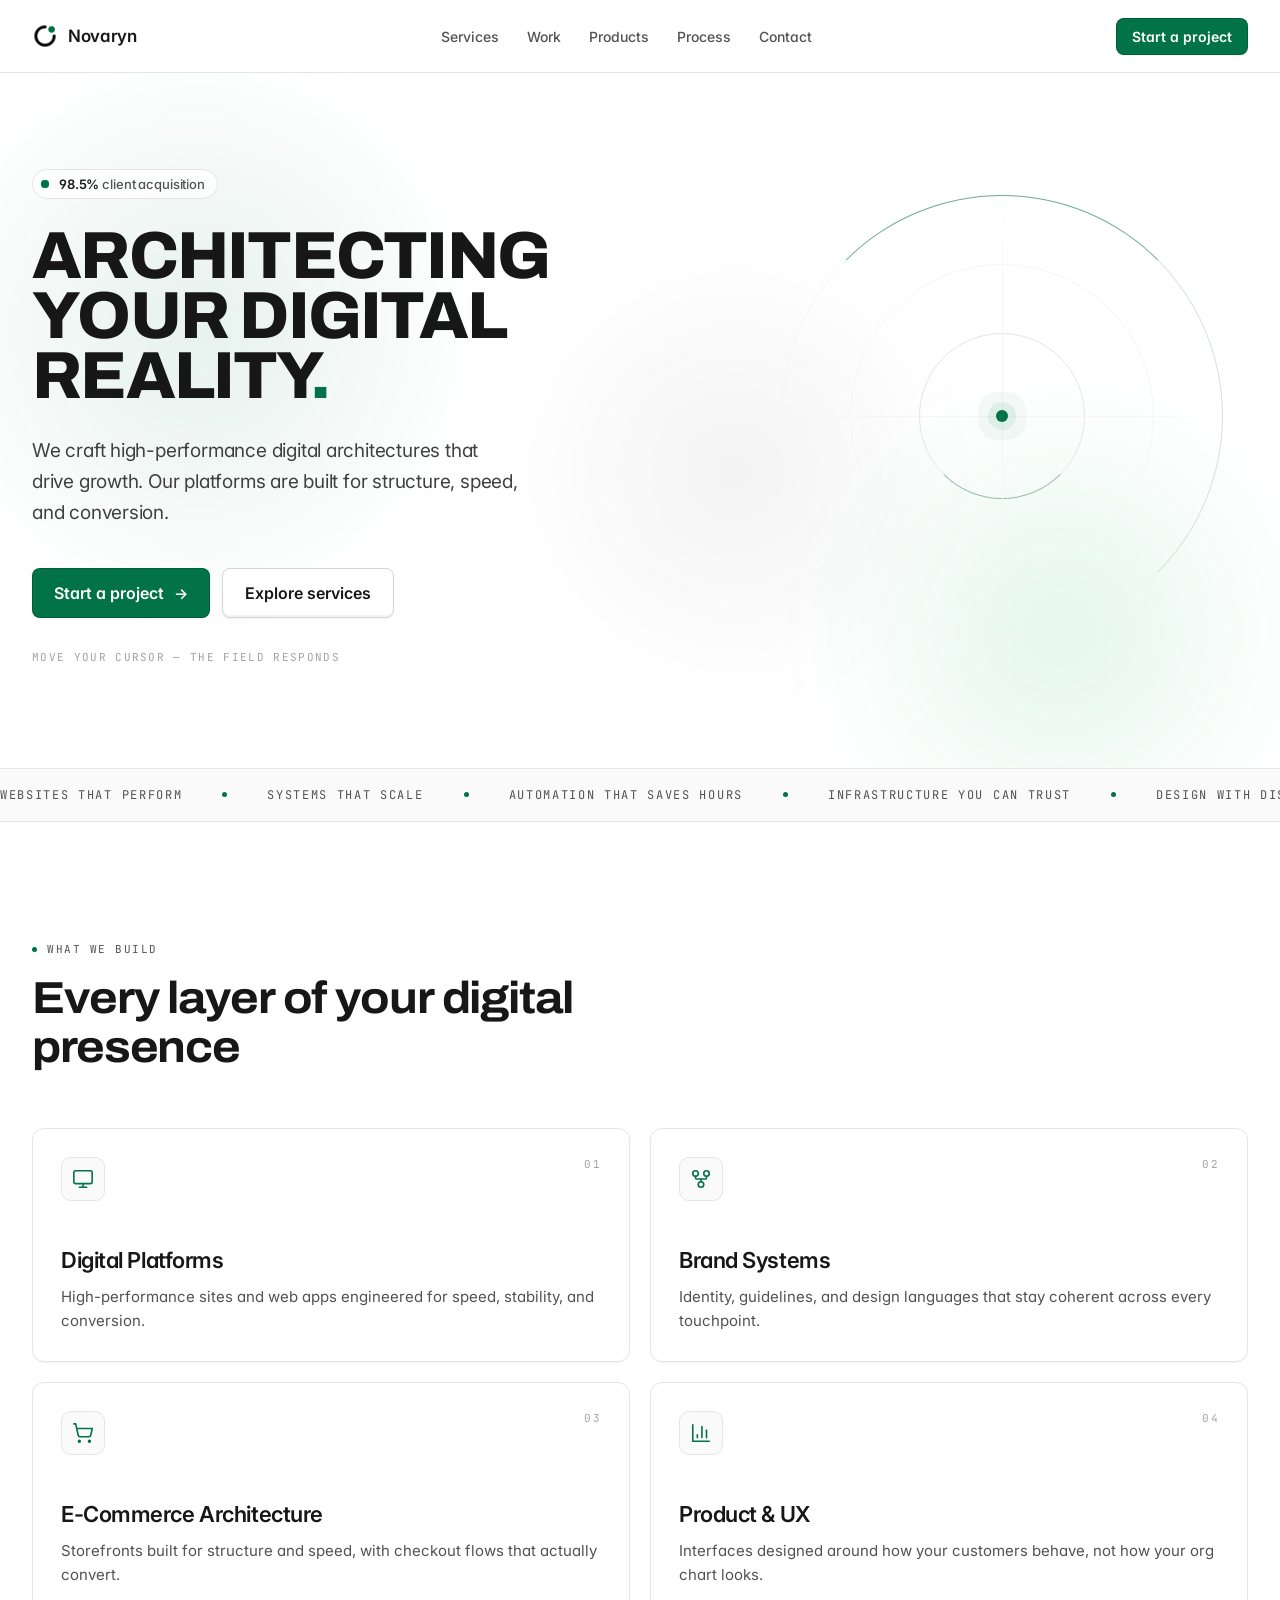
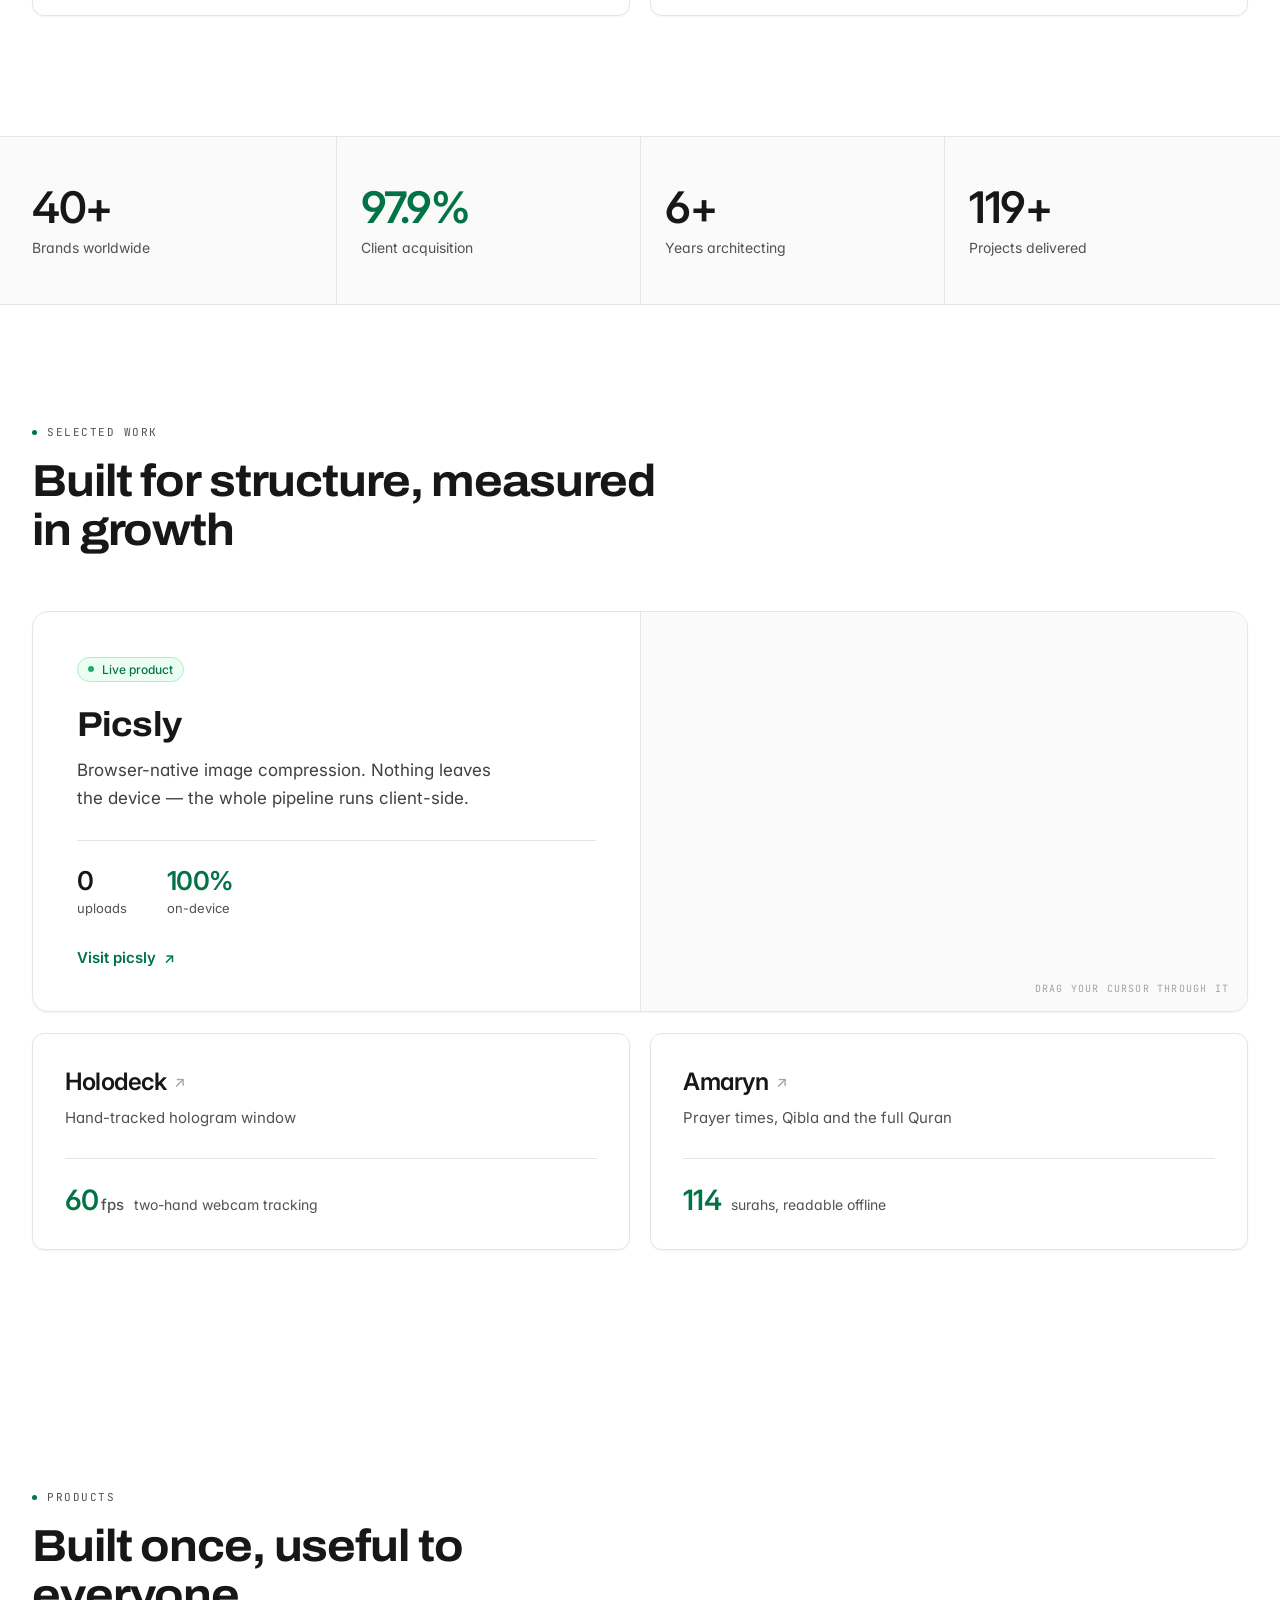
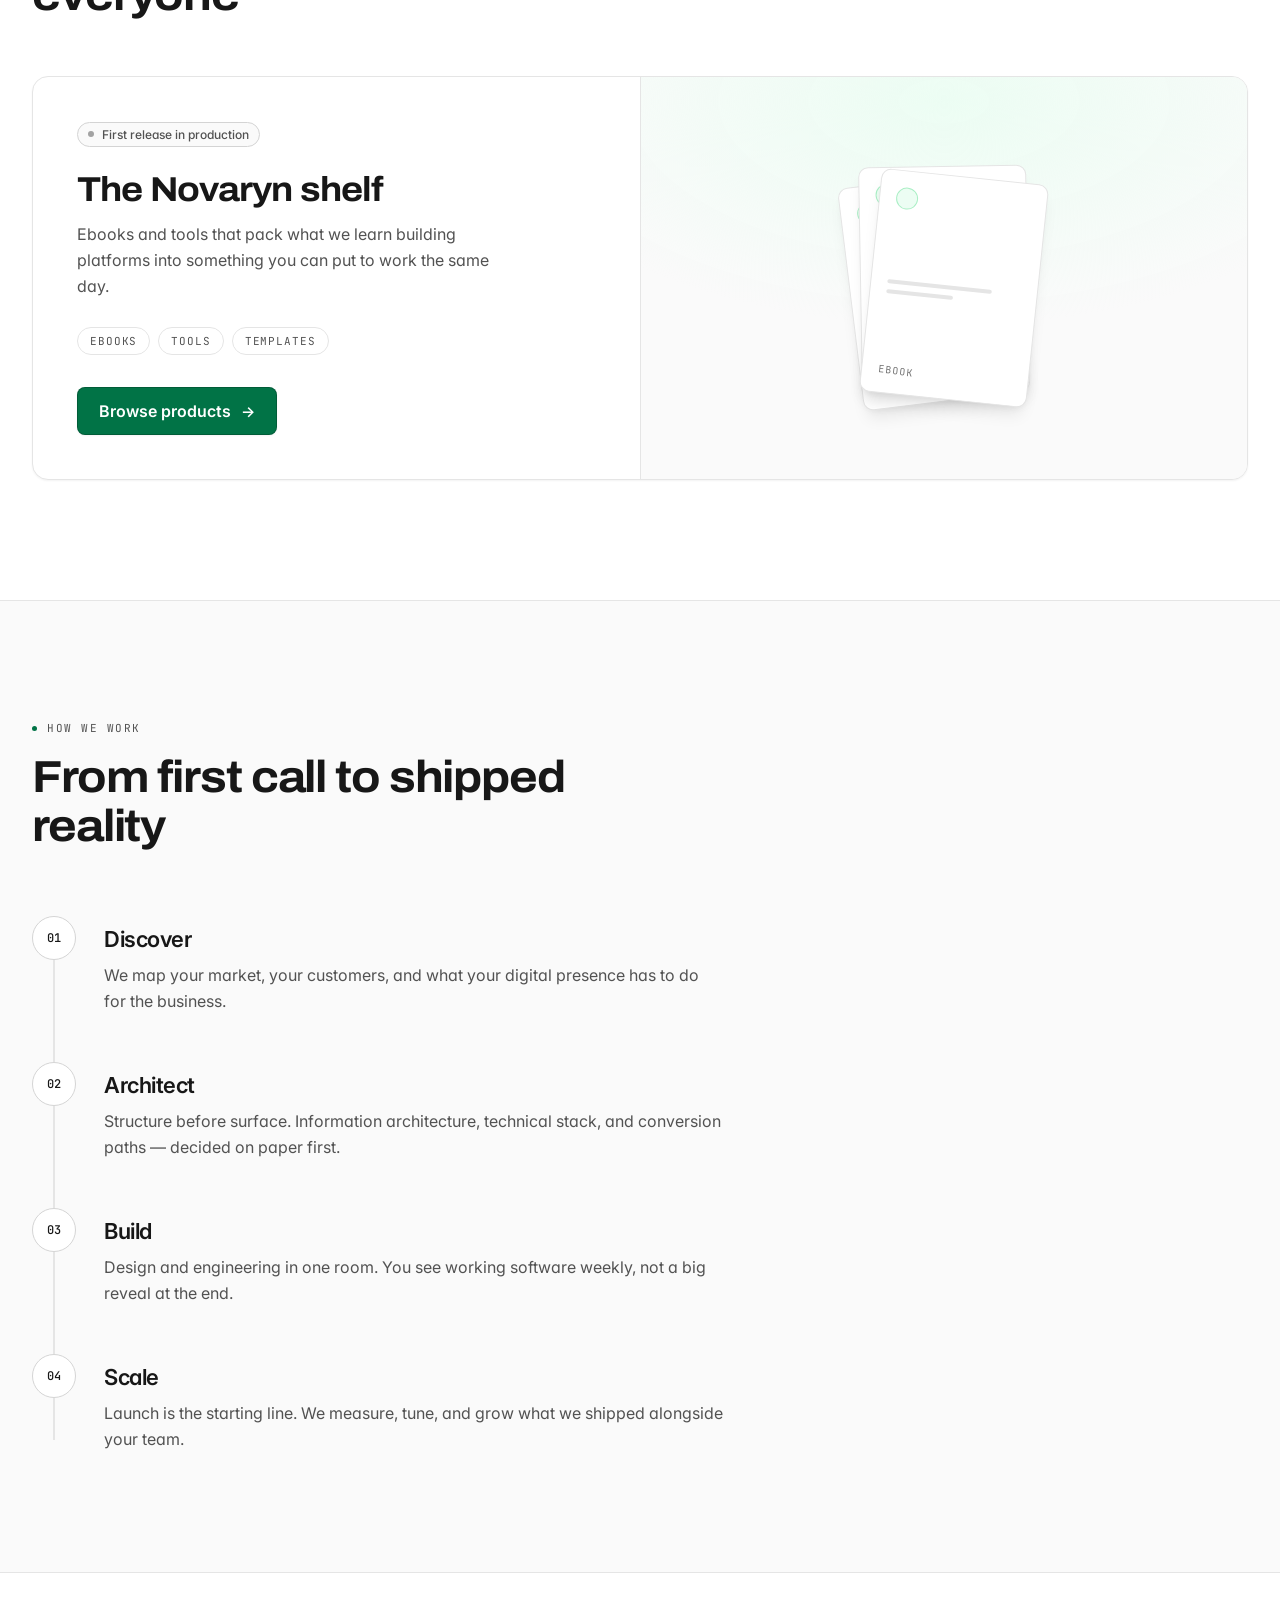
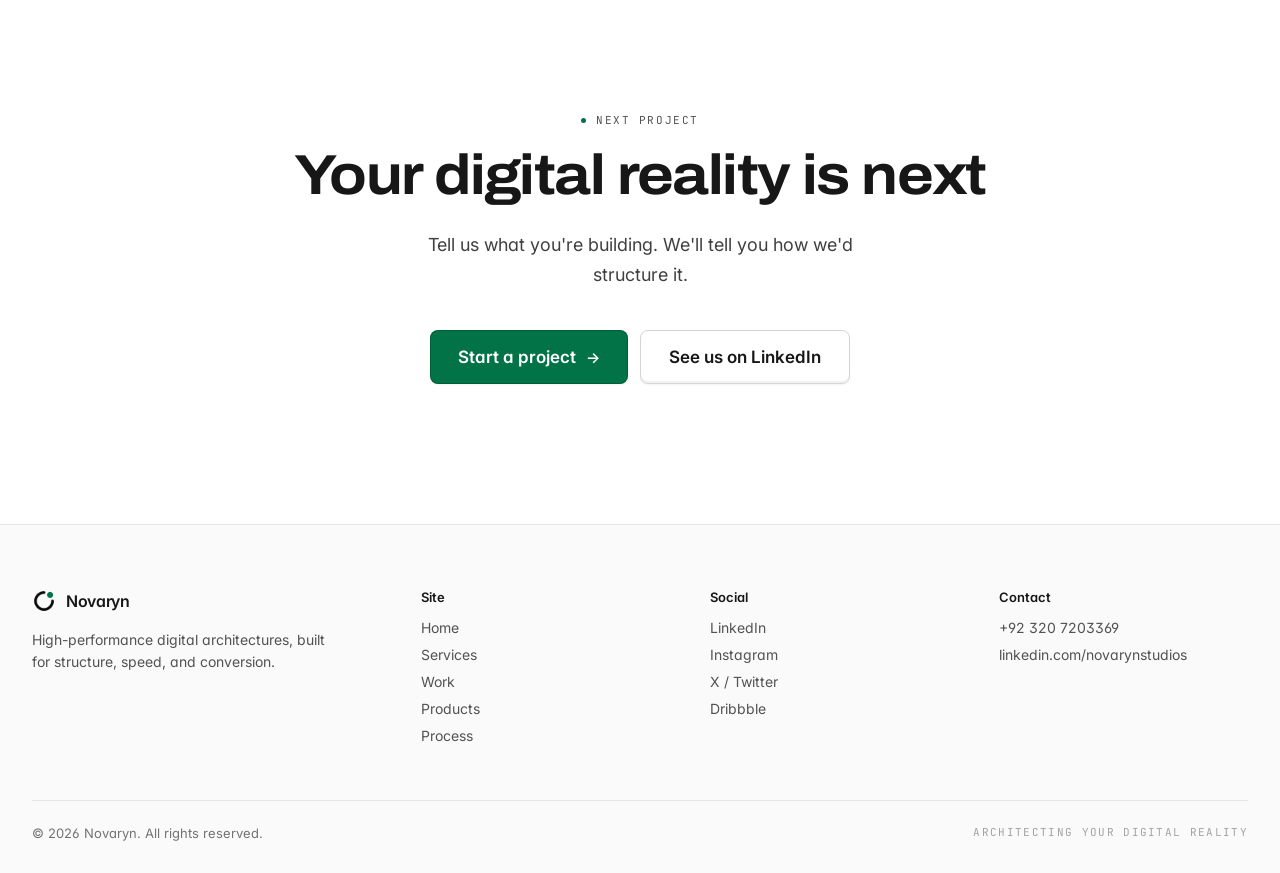
==== commit a0754914: "feat(products): add products section and storefront page Section sits between Work and Process and o" ====
--- a/index.html
+++ b/index.html
@@ -12,7 +12,7 @@
   <!-- Inter + JetBrains Mono come from the design system's token sheet; Archivo (variable
        width + weight) is what the display headings are set in. -->
   <link rel="stylesheet" href="https://fonts.googleapis.com/css2?family=Inter:wght@300;400;500;600;700;800&family=JetBrains+Mono:wght@400;500;700&family=Archivo:wdth,wght@75..125,400..800&display=swap">
-  <link rel="stylesheet" href="css/styles.css?v=1">
+  <link rel="stylesheet" href="css/styles.css?v=2">
 </head>
 <body>
 
@@ -27,6 +27,7 @@
       <nav class="main-nav" aria-label="Primary">
         <a href="#services" class="nav-link">Services</a>
         <a href="#work" class="nav-link">Work</a>
+        <a href="#products" class="nav-link">Products</a>
         <a href="#process" class="nav-link">Process</a>
         <a href="#contact" class="nav-link">Contact</a>
       </nav>
@@ -42,6 +43,7 @@
     <nav class="mobile-nav" id="mobile-nav" aria-label="Mobile" hidden>
       <a href="#services">Services</a>
       <a href="#work">Work</a>
+      <a href="#products">Products</a>
       <a href="#process">Process</a>
       <a href="#contact">Contact</a>
     </nav>
@@ -267,6 +269,45 @@
       </div>
     </section>
 
+    <!-- ===== Products ===== -->
+    <section class="section" id="products">
+      <div class="section-head" data-reveal>
+        <div class="eyebrow">
+          <span class="eyebrow-dot" aria-hidden="true"></span>
+          <span class="eyebrow-text">Products</span>
+        </div>
+        <h2 class="section-title">Built once, useful to everyone</h2>
+      </div>
+
+      <a class="product-teaser" href="products.html" data-reveal>
+        <div class="product-teaser-grid">
+          <div class="product-body">
+            <div class="tag-soon">
+              <span class="tag-soon-dot" aria-hidden="true"></span>
+              <span>First release in production</span>
+            </div>
+            <h3>The Novaryn shelf</h3>
+            <p class="product-teaser-lede">Ebooks and tools that pack what we learn building platforms into something you can put to work the same day.</p>
+            <div class="product-kinds">
+              <span class="product-kind">Ebooks</span>
+              <span class="product-kind">Tools</span>
+              <span class="product-kind">Templates</span>
+            </div>
+            <!-- A span, not a nested <a>: the whole panel is already the link. -->
+            <span class="btn btn-primary btn-lg" data-magnet="4">Browse products<span class="btn-glyph" aria-hidden="true">&rarr;</span></span>
+          </div>
+
+          <div class="product-shelf" aria-hidden="true">
+            <div class="shelf-stack">
+              <div class="shelf-card"><span class="shelf-mark"></span><span class="shelf-lines"><i></i><i></i></span><span class="shelf-kind">Template</span></div>
+              <div class="shelf-card"><span class="shelf-mark"></span><span class="shelf-lines"><i></i><i></i></span><span class="shelf-kind">Tool</span></div>
+              <div class="shelf-card"><span class="shelf-mark"></span><span class="shelf-lines"><i></i><i></i></span><span class="shelf-kind">Ebook</span></div>
+            </div>
+          </div>
+        </div>
+      </a>
+    </section>
+
     <!-- ===== Process ===== -->
     <section class="process" id="process">
       <div class="process-inner">
@@ -349,6 +390,7 @@
             <a href="#top">Home</a>
             <a href="#services">Services</a>
             <a href="#work">Work</a>
+            <a href="products.html">Products</a>
             <a href="#process">Process</a>
           </nav>
         </div>
@@ -376,6 +418,6 @@
     </div>
   </footer>
 
-  <script src="js/main.js?v=1"></script>
+  <script src="js/main.js?v=2"></script>
 </body>
 </html>
--- a/css/styles.css
+++ b/css/styles.css
@@ -981,6 +981,287 @@
 }
 
 /* =============================================================================
+   Products — teaser panel on the home page, storefront grid on products.html
+   ============================================================================= */
+
+.product-teaser {
+  display: block;
+  color: var(--text-primary);
+  background: var(--bg-primary);
+  border: 1px solid var(--border-secondary);
+  border-radius: var(--radius-2xl);
+  overflow: hidden;
+  box-shadow: var(--shadow-xs);
+  transition: box-shadow .2s var(--ease), border-color .2s var(--ease);
+}
+
+.product-teaser:hover {
+  color: var(--text-primary);
+  border-color: var(--border-primary);
+  box-shadow: var(--shadow-2xl);
+}
+
+.product-teaser-grid {
+  display: grid;
+  grid-template-columns: 1fr 1fr;
+  align-items: stretch;
+}
+
+.product-body { padding: 44px; }
+
+.tag-soon {
+  display: inline-flex;
+  align-items: center;
+  gap: 8px;
+  padding: 4px 10px;
+  margin-bottom: 24px;
+  border: 1px solid var(--border-primary);
+  background: var(--bg-secondary);
+  border-radius: var(--radius-full);
+  font-size: 12px;
+  font-weight: 500;
+  color: var(--text-tertiary);
+}
+
+.tag-soon-dot {
+  width: 6px;
+  height: 6px;
+  border-radius: var(--radius-full);
+  background: var(--neutral-400);
+}
+
+.product-teaser h3 {
+  margin-bottom: 12px;
+  font-family: var(--font-display);
+  font-variation-settings: "wdth" 108;
+  font-size: clamp(27px, 2.7vw, 37px);
+  line-height: 1.12;
+  letter-spacing: -.025em;
+  font-weight: 700;
+}
+
+.product-teaser-lede {
+  max-width: 42ch;
+  margin-bottom: 28px;
+  font-size: 16px;
+  line-height: 26px;
+  color: var(--text-tertiary);
+}
+
+.product-kinds {
+  display: flex;
+  flex-wrap: wrap;
+  gap: 8px;
+  margin-bottom: 32px;
+}
+
+.product-kind {
+  padding: 6px 12px;
+  border: 1px solid var(--border-secondary);
+  border-radius: var(--radius-full);
+  font-family: var(--font-mono);
+  font-size: 11px;
+  letter-spacing: .08em;
+  text-transform: uppercase;
+  color: var(--text-tertiary);
+}
+
+/* ---- The shelf: three covers stacked at rest that fan apart on hover ---- */
+
+.product-shelf {
+  position: relative;
+  display: grid;
+  place-items: center;
+  min-height: 360px;
+  padding: 40px;
+  overflow: hidden;                 /* clips the fan on narrow columns */
+  border-left: 1px solid var(--border-secondary);
+  background:
+    radial-gradient(120% 90% at 50% 6%, var(--bg-brand-primary), transparent 62%),
+    var(--bg-secondary);
+}
+
+.shelf-stack {
+  position: relative;
+  width: 168px;
+  height: 224px;
+}
+
+.shelf-card {
+  position: absolute;
+  inset: 0;
+  display: flex;
+  flex-direction: column;
+  justify-content: space-between;
+  padding: 16px;
+  border: 1px solid var(--border-secondary);
+  border-radius: var(--radius-lg);
+  background: var(--bg-primary);
+  box-shadow: var(--shadow-lg);
+  transition: transform .45s var(--ease), box-shadow .45s var(--ease);
+}
+
+/* Resting fan — a deliberate slight untidiness so it reads as a stack. */
+.shelf-card:nth-child(1) { transform: translate(-10px, 12px) rotate(-7deg); }
+.shelf-card:nth-child(2) { transform: translate(0, 0) rotate(-1deg); }
+.shelf-card:nth-child(3) { transform: translate(10px, 10px) rotate(6deg); }
+
+.product-teaser:hover .shelf-card:nth-child(1),
+.product-teaser:focus-visible .shelf-card:nth-child(1) { transform: translate(-96px, -10px) rotate(-13deg); }
+.product-teaser:hover .shelf-card:nth-child(2),
+.product-teaser:focus-visible .shelf-card:nth-child(2) { transform: translate(0, -26px) rotate(0deg); }
+.product-teaser:hover .shelf-card:nth-child(3),
+.product-teaser:focus-visible .shelf-card:nth-child(3) { transform: translate(96px, -10px) rotate(13deg); }
+
+.product-teaser:hover .shelf-card { box-shadow: var(--shadow-2xl); }
+
+.shelf-mark {
+  width: 22px;
+  height: 22px;
+  border-radius: var(--radius-full);
+  border: 1px solid var(--brand-200);
+  background: var(--bg-brand-primary);
+}
+
+.shelf-lines {
+  display: grid;
+  gap: 6px;
+}
+
+.shelf-lines i {
+  display: block;
+  height: 4px;
+  border-radius: 2px;
+  background: var(--border-secondary);
+}
+
+.shelf-lines i:first-child { width: 78%; }
+.shelf-lines i:last-child  { width: 50%; }
+
+.shelf-kind {
+  font-family: var(--font-mono);
+  font-size: 10px;
+  letter-spacing: .12em;
+  text-transform: uppercase;
+  color: var(--text-quaternary);
+}
+
+/* =============================================================================
+   Products page
+   ============================================================================= */
+
+.page-head {
+  max-width: var(--container);
+  margin: 0 auto;
+  padding: 96px var(--gutter) 0;
+}
+
+.page-title {
+  max-width: 18ch;
+  font-family: var(--font-display);
+  font-variation-settings: "wdth" 108;
+  font-size: clamp(36px, 5vw, 58px);
+  line-height: 1.06;
+  letter-spacing: -.03em;
+  font-weight: 700;
+  color: var(--text-primary);
+}
+
+.page-lede {
+  max-width: 58ch;
+  margin-top: 20px;
+  font-size: 17px;
+  line-height: 28px;
+  color: var(--text-tertiary);
+}
+
+.product-grid {
+  display: grid;
+  grid-template-columns: repeat(3, 1fr);
+  gap: 20px;
+}
+
+.product-card {
+  display: flex;
+  flex-direction: column;
+  padding: 32px;
+  background: var(--bg-primary);
+  border: 1px solid var(--border-secondary);
+  border-radius: var(--radius-xl);
+  box-shadow: var(--shadow-xs);
+  transition: box-shadow .18s var(--ease), border-color .18s var(--ease);
+}
+
+a.product-card,
+a.product-card:hover { color: var(--text-primary); }
+
+.product-card:hover {
+  border-color: var(--border-primary);
+  box-shadow: var(--shadow-lg);
+}
+
+.product-card h3 {
+  margin-bottom: 8px;
+  font-size: 22px;
+  line-height: 30px;
+  letter-spacing: -.02em;
+  font-weight: 600;
+}
+
+.product-card > p {
+  margin-bottom: 28px;
+  font-size: 15px;
+  line-height: 24px;
+  color: var(--text-tertiary);
+}
+
+.product-foot {
+  display: flex;
+  align-items: baseline;
+  justify-content: space-between;
+  gap: 12px;
+  margin-top: auto;
+  padding-top: 24px;
+  border-top: 1px solid var(--border-secondary);
+}
+
+.product-price {
+  font-size: 24px;
+  font-weight: 600;
+  letter-spacing: -.02em;
+  color: var(--brand-800);
+}
+
+/* Shown while nothing is published — replace with .product-card items. */
+.product-empty {
+  display: grid;
+  place-items: center;
+  gap: 18px;
+  padding: 88px 32px;
+  text-align: center;
+  border: 1px dashed var(--border-primary);
+  border-radius: var(--radius-2xl);
+  background: var(--bg-secondary);
+}
+
+.product-empty h2 {
+  max-width: 22ch;
+  font-family: var(--font-display);
+  font-variation-settings: "wdth" 108;
+  font-size: clamp(23px, 2.4vw, 30px);
+  line-height: 1.15;
+  letter-spacing: -.02em;
+  font-weight: 700;
+}
+
+.product-empty p {
+  max-width: 46ch;
+  font-size: 16px;
+  line-height: 26px;
+  color: var(--text-tertiary);
+}
+
+/* =============================================================================
    Process
    ============================================================================= */
 
@@ -1222,6 +1503,19 @@
 
   .work-feature-body { padding: 32px; }
 
+  /* Products: stack copy over shelf, and pull the fan in so it stays in frame. */
+  .product-teaser-grid { grid-template-columns: 1fr; }
+  .product-body { padding: 32px; }
+  .product-shelf {
+    border-left: 0;
+    border-top: 1px solid var(--border-secondary);
+    min-height: 300px;
+  }
+  .product-teaser:hover .shelf-card:nth-child(1) { transform: translate(-62px, -8px) rotate(-11deg); }
+  .product-teaser:hover .shelf-card:nth-child(3) { transform: translate(62px, -8px) rotate(11deg); }
+  .product-grid { grid-template-columns: 1fr; }
+  .page-head { padding-top: 56px; }
+
   /* Stacked: the divider between copy and canvas turns horizontal. Clearing the
      mirrored card's explicit placement lets both cards stack copy-first. */
   .work-visual {
@@ -1250,4 +1544,13 @@
   .pulse-ring { animation: none; }
 
   .marquee-track { animation-duration: 180s; }
-}
+
+  /* The shelf keeps its resting stack rather than fanning. */
+  .shelf-card,
+  .product-teaser:hover .shelf-card:nth-child(1),
+  .product-teaser:hover .shelf-card:nth-child(2),
+  .product-teaser:hover .shelf-card:nth-child(3) { transition: none; }
+  .product-teaser:hover .shelf-card:nth-child(1) { transform: translate(-10px, 12px) rotate(-7deg); }
+  .product-teaser:hover .shelf-card:nth-child(2) { transform: translate(0, 0) rotate(-1deg); }
+  .product-teaser:hover .shelf-card:nth-child(3) { transform: translate(10px, 10px) rotate(6deg); }
+}
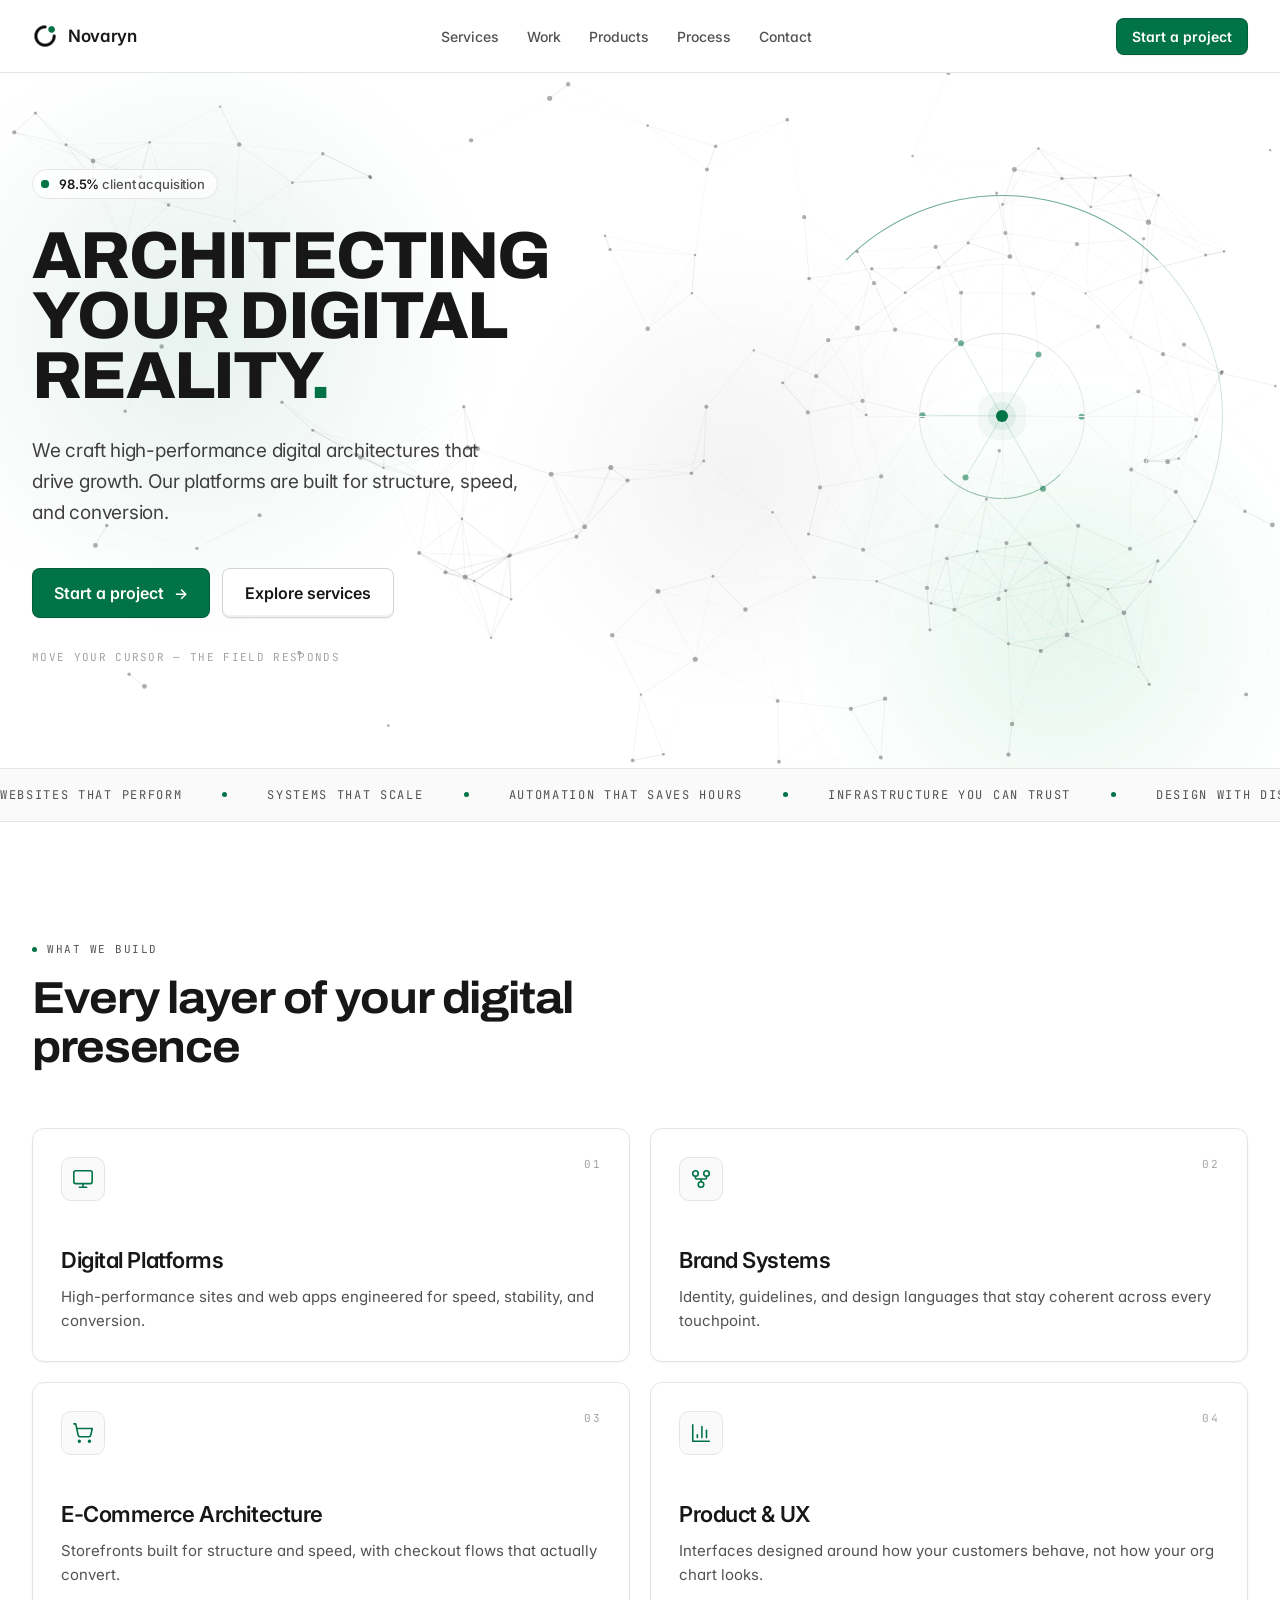
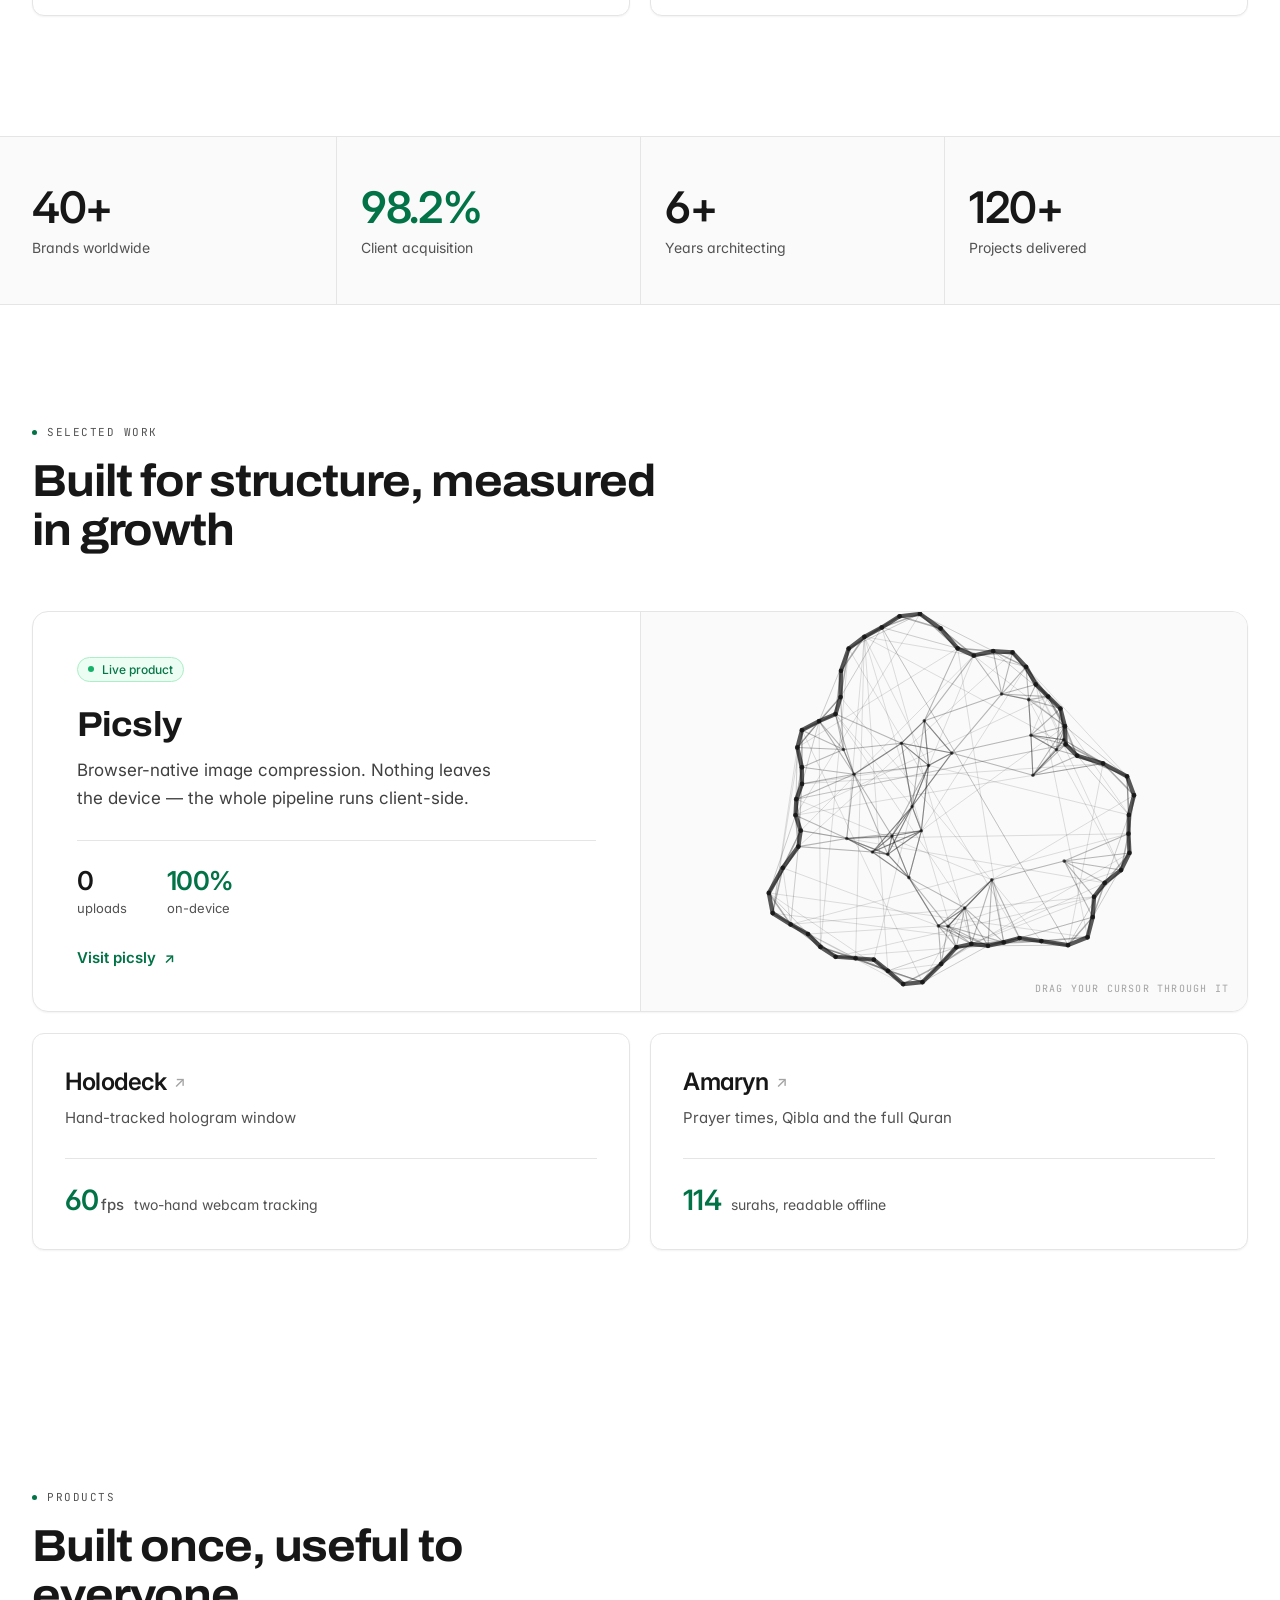
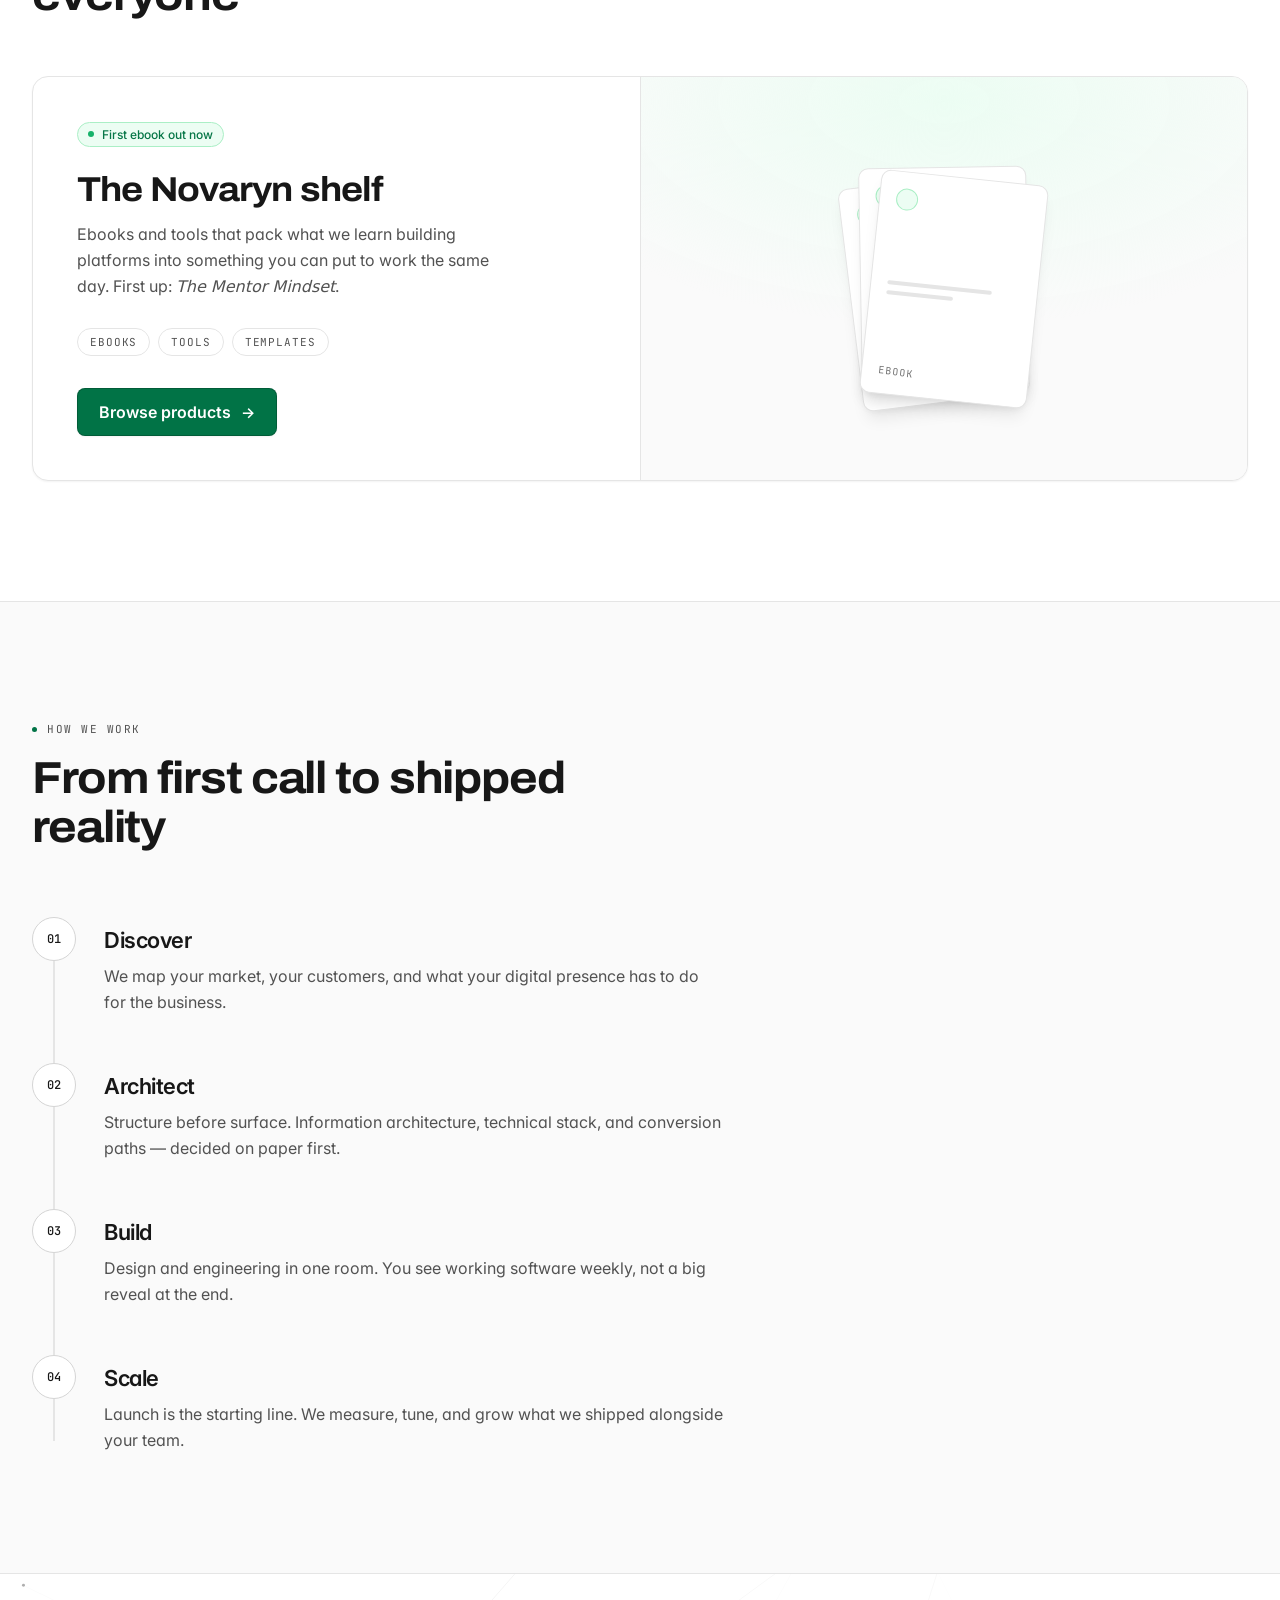
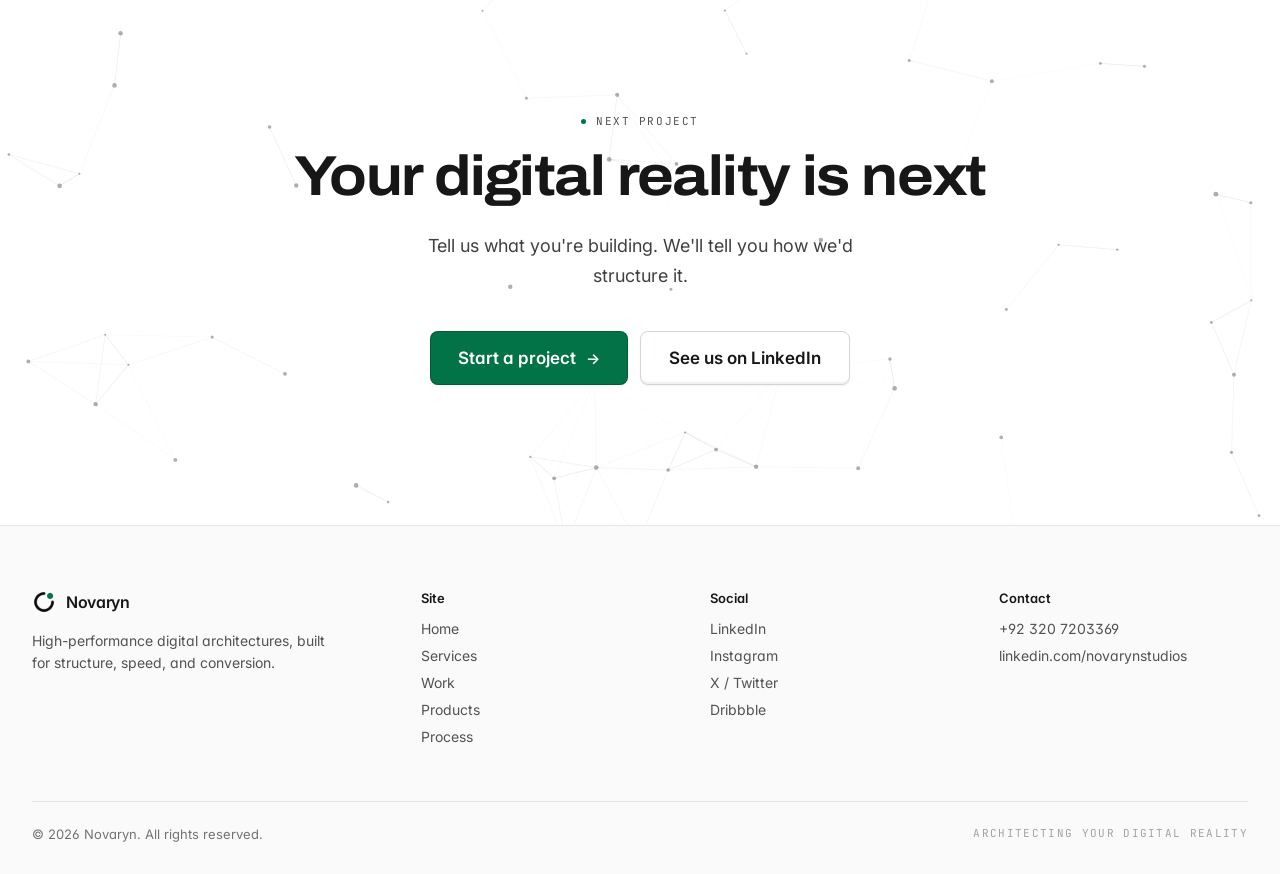
==== commit bdb0118c: "feat(products): publish The Mentor Mindset ebook at $10 - Feature card on products.html: cover, subt" ====
--- a/index.html
+++ b/index.html
@@ -12,7 +12,7 @@
   <!-- Inter + JetBrains Mono come from the design system's token sheet; Archivo (variable
        width + weight) is what the display headings are set in. -->
   <link rel="stylesheet" href="https://fonts.googleapis.com/css2?family=Inter:wght@300;400;500;600;700;800&family=JetBrains+Mono:wght@400;500;700&family=Archivo:wdth,wght@75..125,400..800&display=swap">
-  <link rel="stylesheet" href="css/styles.css?v=2">
+  <link rel="stylesheet" href="css/styles.css?v=3">
 </head>
 <body>
 
@@ -282,12 +282,12 @@
       <a class="product-teaser" href="products.html" data-reveal>
         <div class="product-teaser-grid">
           <div class="product-body">
-            <div class="tag-soon">
-              <span class="tag-soon-dot" aria-hidden="true"></span>
-              <span>First release in production</span>
+            <div class="tag-live">
+              <span class="tag-live-dot" aria-hidden="true"></span>
+              <span>First ebook out now</span>
             </div>
             <h3>The Novaryn shelf</h3>
-            <p class="product-teaser-lede">Ebooks and tools that pack what we learn building platforms into something you can put to work the same day.</p>
+            <p class="product-teaser-lede">Ebooks and tools that pack what we learn building platforms into something you can put to work the same day. First up: <em>The Mentor Mindset</em>.</p>
             <div class="product-kinds">
               <span class="product-kind">Ebooks</span>
               <span class="product-kind">Tools</span>
@@ -418,6 +418,6 @@
     </div>
   </footer>
 
-  <script src="js/main.js?v=2"></script>
+  <script src="js/main.js?v=3"></script>
 </body>
 </html>
--- a/css/styles.css
+++ b/css/styles.css
@@ -1232,6 +1232,124 @@
   color: var(--brand-800);
 }
 
+/* ---- Feature card: the flagship product, cover beside the detail ---- */
+
+.product-feature {
+  display: block;
+  margin-bottom: 20px;
+  color: var(--text-primary);
+  background: var(--bg-primary);
+  border: 1px solid var(--border-secondary);
+  border-radius: var(--radius-2xl);
+  overflow: hidden;
+  box-shadow: var(--shadow-xs);
+}
+
+.product-feature-grid {
+  display: grid;
+  grid-template-columns: 0.85fr 1.15fr;
+  align-items: stretch;
+}
+
+/* The cover sits on its own tinted plate so the dark artwork has a margin
+   rather than bleeding into the card edge. */
+.product-cover-plate {
+  display: grid;
+  place-items: center;
+  padding: 48px;
+  border-right: 1px solid var(--border-secondary);
+  background:
+    radial-gradient(120% 90% at 50% 8%, var(--bg-brand-primary), transparent 64%),
+    var(--bg-secondary);
+}
+
+.product-cover {
+  width: 100%;
+  max-width: 268px;
+  height: auto;
+  border-radius: var(--radius-md);
+  box-shadow: var(--shadow-2xl);
+  transition: transform .45s var(--ease);
+}
+
+.product-feature:hover .product-cover { transform: translateY(-6px) rotate(-1deg); }
+
+.product-detail { padding: 44px; }
+
+.product-detail h2 {
+  margin-bottom: 10px;
+  font-family: var(--font-display);
+  font-variation-settings: "wdth" 108;
+  font-size: clamp(27px, 2.7vw, 36px);
+  line-height: 1.12;
+  letter-spacing: -.025em;
+  font-weight: 700;
+}
+
+.product-sub {
+  margin-bottom: 20px;
+  font-size: 16px;
+  line-height: 26px;
+  font-weight: 500;
+  color: var(--text-secondary);
+}
+
+.product-blurb {
+  max-width: 52ch;
+  margin-bottom: 26px;
+  font-size: 15px;
+  line-height: 25px;
+  color: var(--text-tertiary);
+}
+
+.product-specs {
+  display: flex;
+  flex-wrap: wrap;
+  gap: 10px 22px;
+  margin-bottom: 30px;
+  padding-top: 22px;
+  border-top: 1px solid var(--border-secondary);
+}
+
+.product-spec {
+  display: flex;
+  align-items: center;
+  gap: 8px;
+  font-size: 14px;
+  color: var(--text-tertiary);
+}
+
+.product-spec-dot {
+  width: 5px;
+  height: 5px;
+  border-radius: var(--radius-full);
+  background: var(--brand-500);
+}
+
+.product-buy {
+  display: flex;
+  align-items: center;
+  gap: 20px;
+  flex-wrap: wrap;
+}
+
+.product-buy-price {
+  display: flex;
+  align-items: baseline;
+  gap: 7px;
+  font-size: 34px;
+  font-weight: 700;
+  letter-spacing: -.03em;
+  color: var(--text-primary);
+}
+
+.product-buy-note {
+  font-size: 13px;
+  font-weight: 400;
+  letter-spacing: 0;
+  color: var(--text-quaternary);
+}
+
 /* Shown while nothing is published — replace with .product-card items. */
 .product-empty {
   display: grid;
@@ -1514,6 +1632,13 @@
   .product-teaser:hover .shelf-card:nth-child(1) { transform: translate(-62px, -8px) rotate(-11deg); }
   .product-teaser:hover .shelf-card:nth-child(3) { transform: translate(62px, -8px) rotate(11deg); }
   .product-grid { grid-template-columns: 1fr; }
+  .product-feature-grid { grid-template-columns: 1fr; }
+  .product-cover-plate {
+    padding: 40px;
+    border-right: 0;
+    border-bottom: 1px solid var(--border-secondary);
+  }
+  .product-detail { padding: 32px; }
   .page-head { padding-top: 56px; }
 
   /* Stacked: the divider between copy and canvas turns horizontal. Clearing the
@@ -1553,4 +1678,5 @@
   .product-teaser:hover .shelf-card:nth-child(1) { transform: translate(-10px, 12px) rotate(-7deg); }
   .product-teaser:hover .shelf-card:nth-child(2) { transform: translate(0, 0) rotate(-1deg); }
   .product-teaser:hover .shelf-card:nth-child(3) { transform: translate(10px, 10px) rotate(6deg); }
-}
+  .product-feature:hover .product-cover { transform: none; }
+}
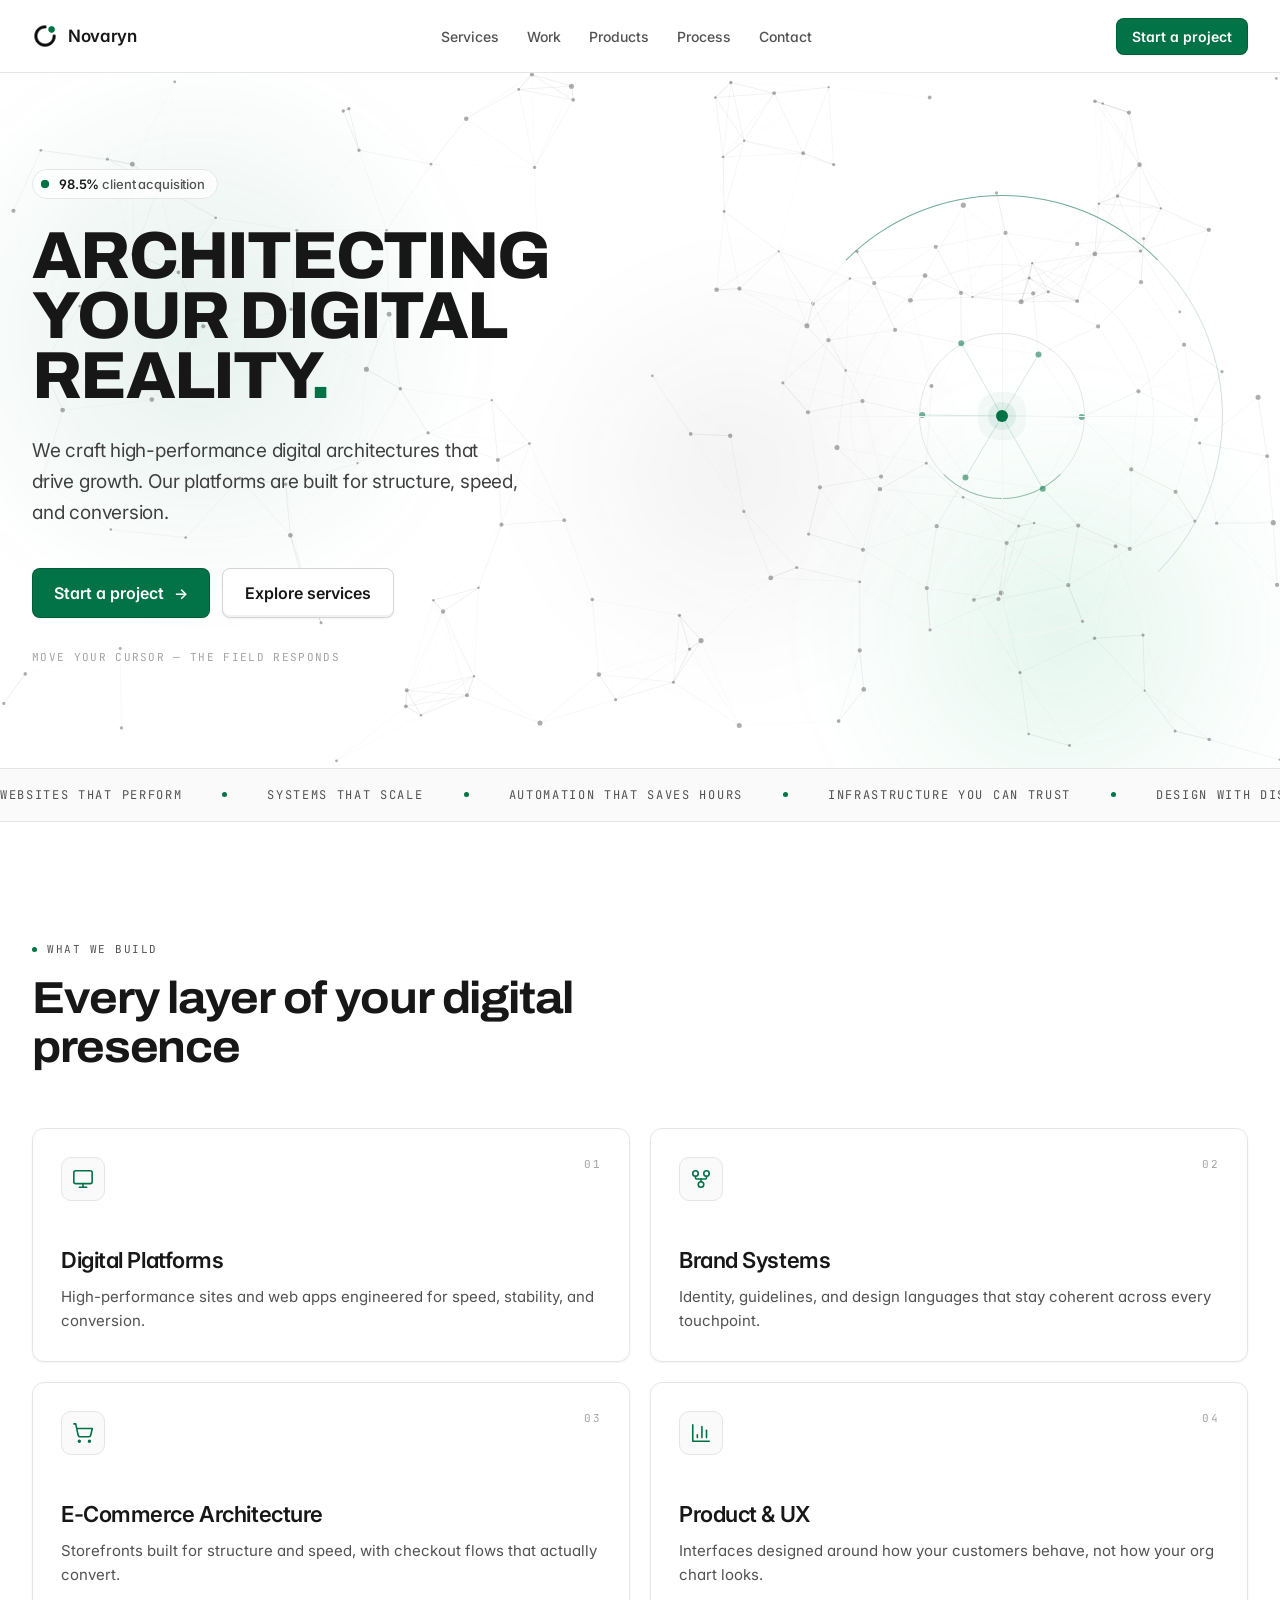
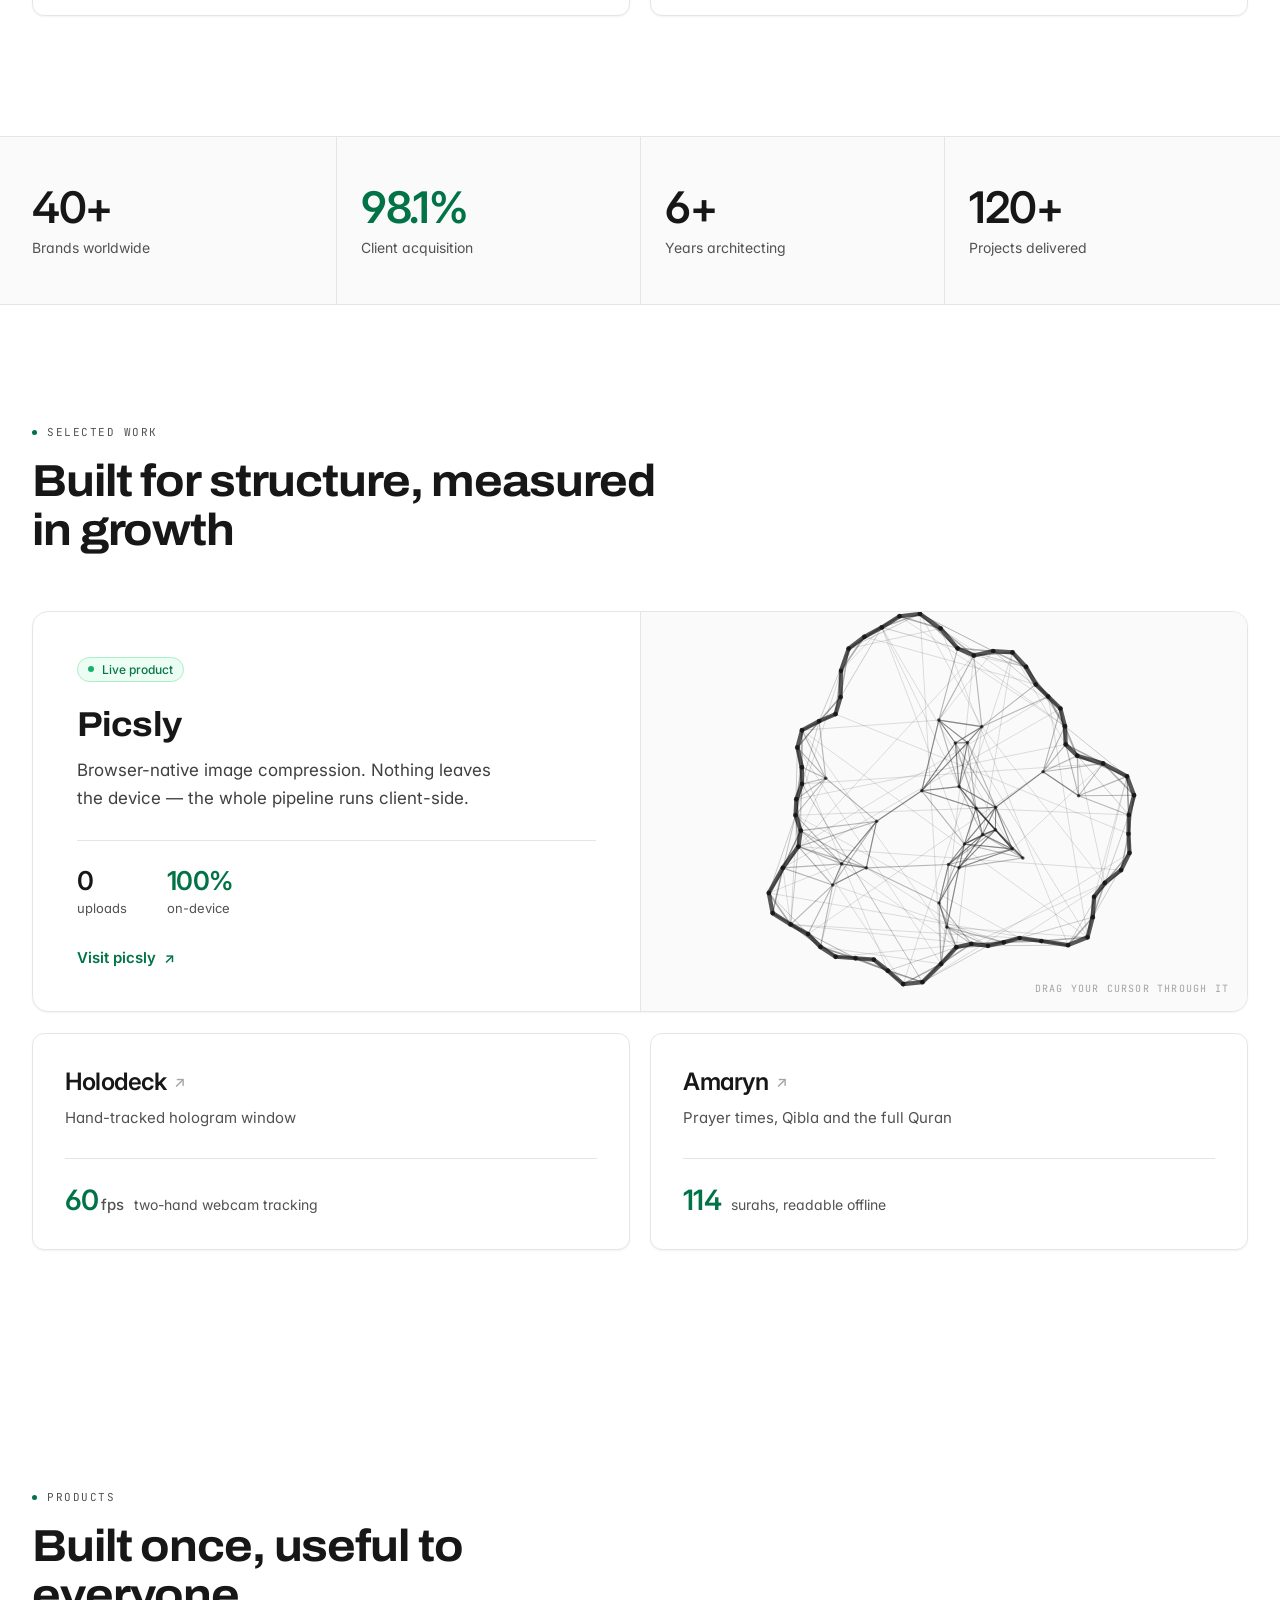
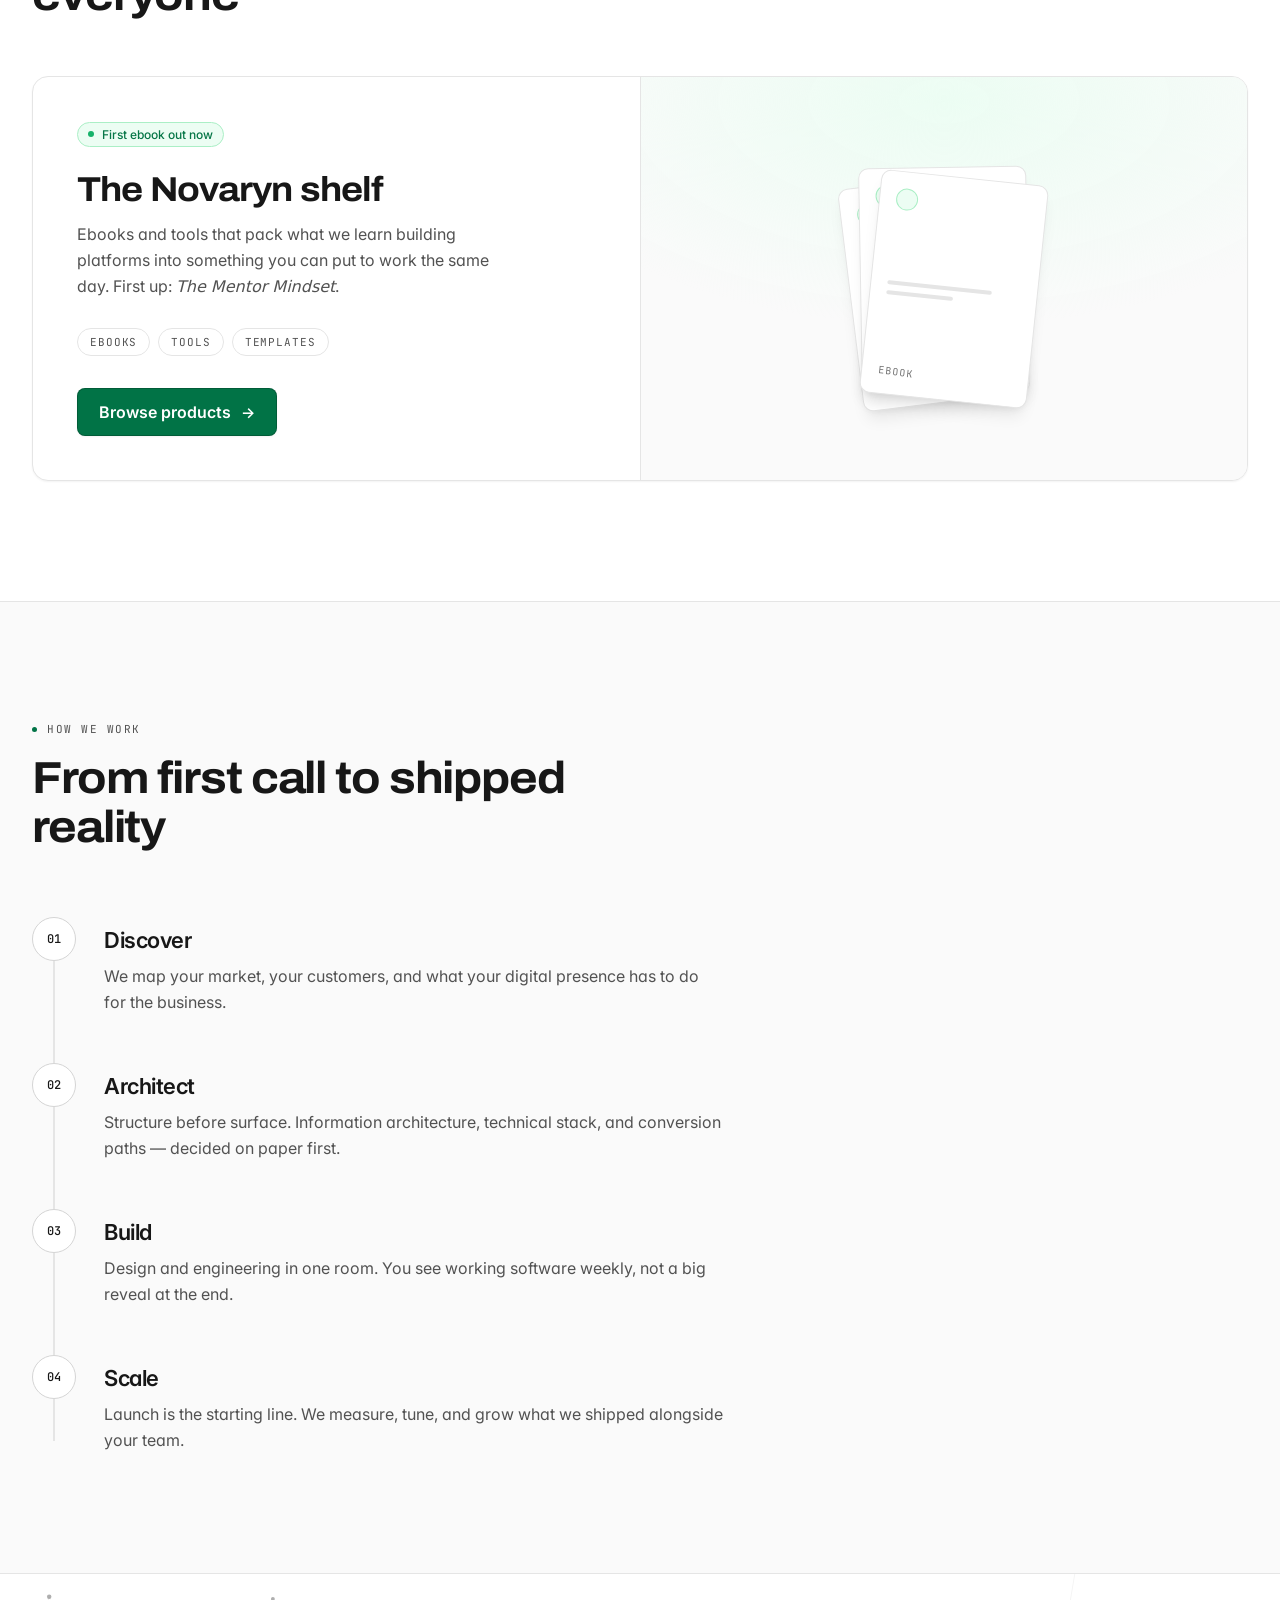
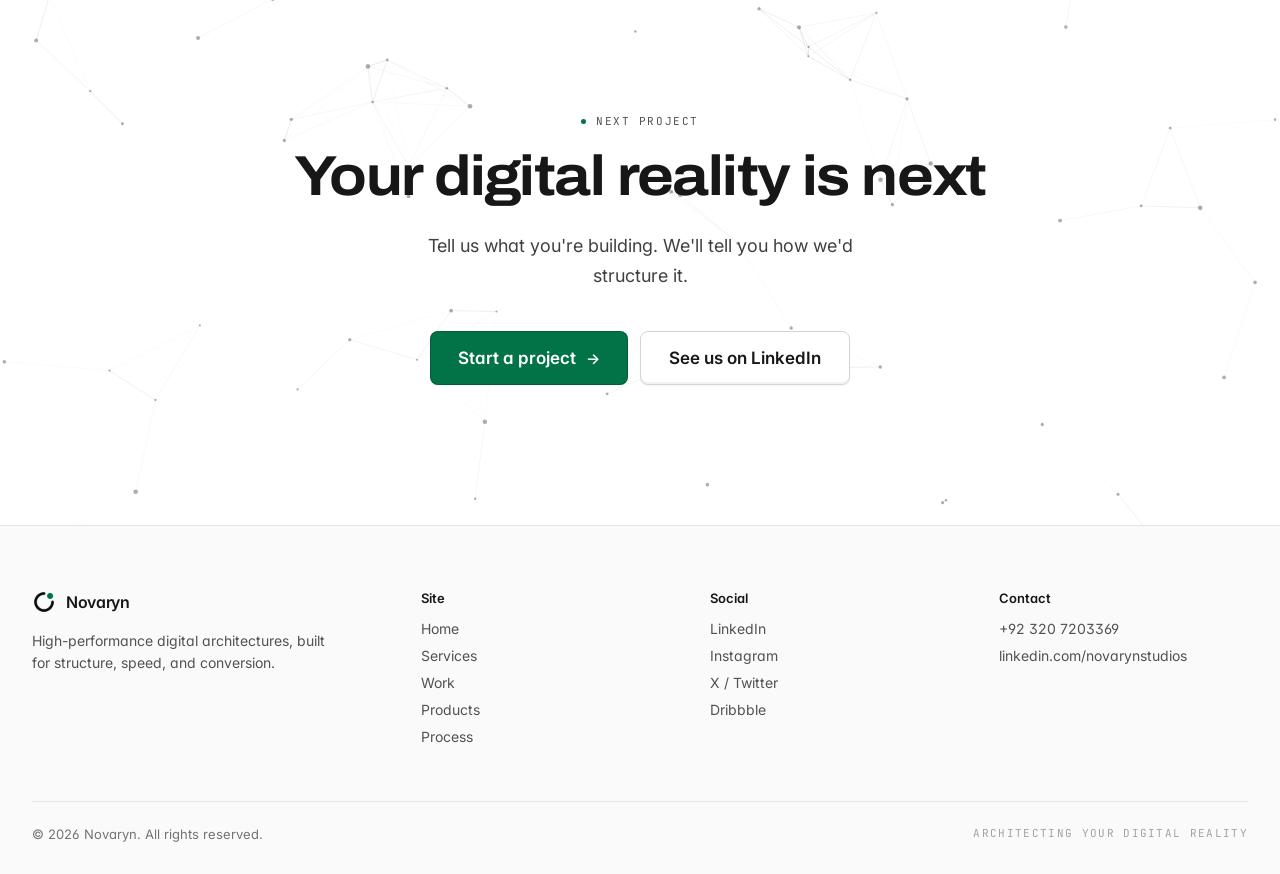
==== commit c8191688: "feat(products): Gumroad overlay checkout, correct price, Instagram link - Buy button now opens Gumro" ====
--- a/index.html
+++ b/index.html
@@ -12,7 +12,7 @@
   <!-- Inter + JetBrains Mono come from the design system's token sheet; Archivo (variable
        width + weight) is what the display headings are set in. -->
   <link rel="stylesheet" href="https://fonts.googleapis.com/css2?family=Inter:wght@300;400;500;600;700;800&family=JetBrains+Mono:wght@400;500;700&family=Archivo:wdth,wght@75..125,400..800&display=swap">
-  <link rel="stylesheet" href="css/styles.css?v=3">
+  <link rel="stylesheet" href="css/styles.css?v=4">
 </head>
 <body>
 
@@ -398,7 +398,7 @@
           <div class="footer-col-title">Social</div>
           <nav class="footer-links" aria-label="Social">
             <a href="https://www.linkedin.com/company/novarynstudios" target="_blank" rel="noopener">LinkedIn</a>
-            <a href="#">Instagram</a>
+            <a href="https://www.instagram.com/novaryn.labs/" target="_blank" rel="noopener">Instagram</a>
             <a href="#">X / Twitter</a>
             <a href="#">Dribbble</a>
           </nav>
@@ -418,6 +418,6 @@
     </div>
   </footer>
 
-  <script src="js/main.js?v=3"></script>
+  <script src="js/main.js?v=4"></script>
 </body>
 </html>
--- a/css/styles.css
+++ b/css/styles.css
@@ -1349,6 +1349,32 @@
   letter-spacing: 0;
   color: var(--text-quaternary);
 }
+
+/* Gumroad's overlay script injects its own stylesheet at runtime, after ours,
+   and re-skins any .gumroad-button (black fill, its own font, 4px radius). We
+   can't read that sheet to match its specificity — it's served cross-origin —
+   so these are forced, and scoped to buttons that carry our own .btn class. */
+.btn.gumroad-button {
+  display: inline-flex !important;
+  align-items: center !important;
+  gap: 10px !important;
+  height: auto !important;
+  padding: 14px 22px !important;
+  border: 0 !important;
+  border-radius: var(--radius-md) !important;
+  background: var(--bg-brand-solid) !important;
+  color: var(--text-white) !important;
+  box-shadow: var(--shadow-skeuo-primary) !important;
+  font-family: var(--font-body) !important;
+  font-size: 16px !important;
+  font-weight: 600 !important;
+  line-height: normal !important;
+  letter-spacing: normal !important;
+  text-transform: none !important;
+  text-decoration: none !important;
+}
+
+.btn.gumroad-button:hover { background: var(--bg-brand-solid-hover) !important; }
 
 /* Shown while nothing is published — replace with .product-card items. */
 .product-empty {
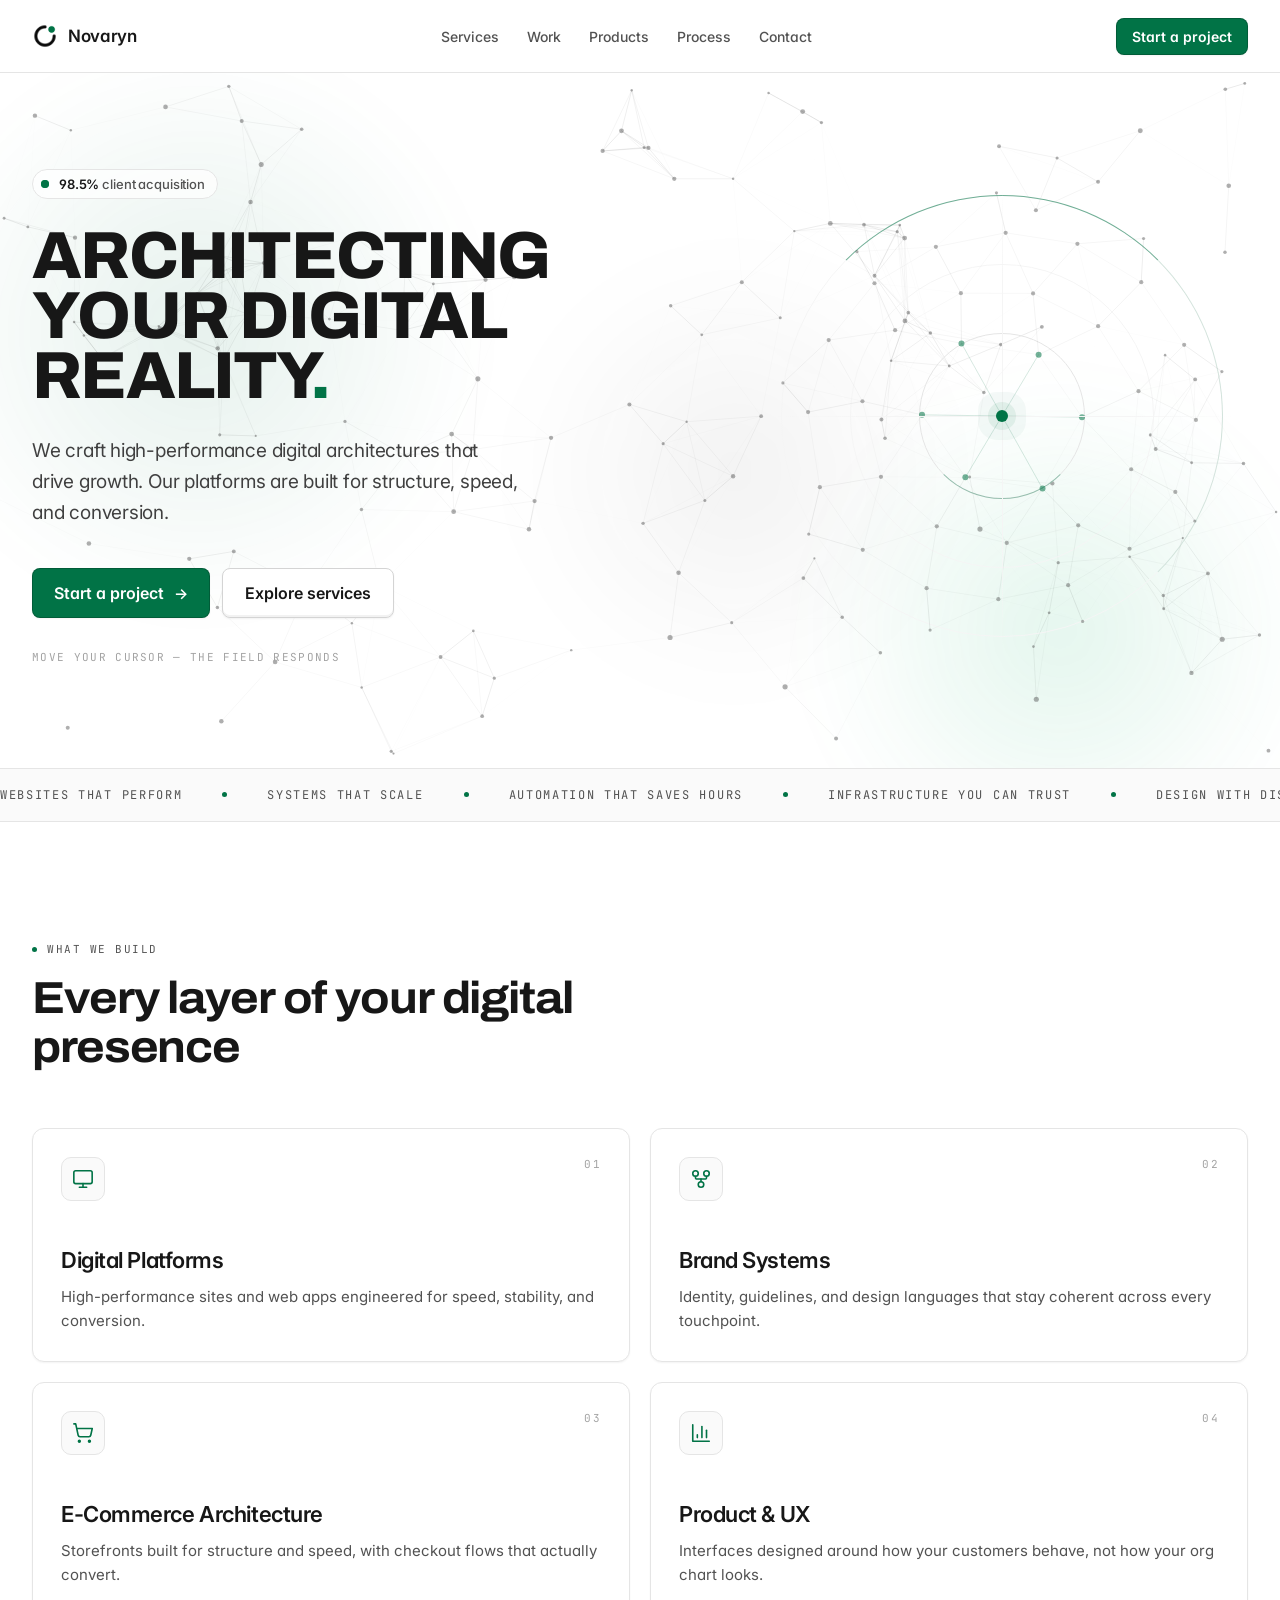
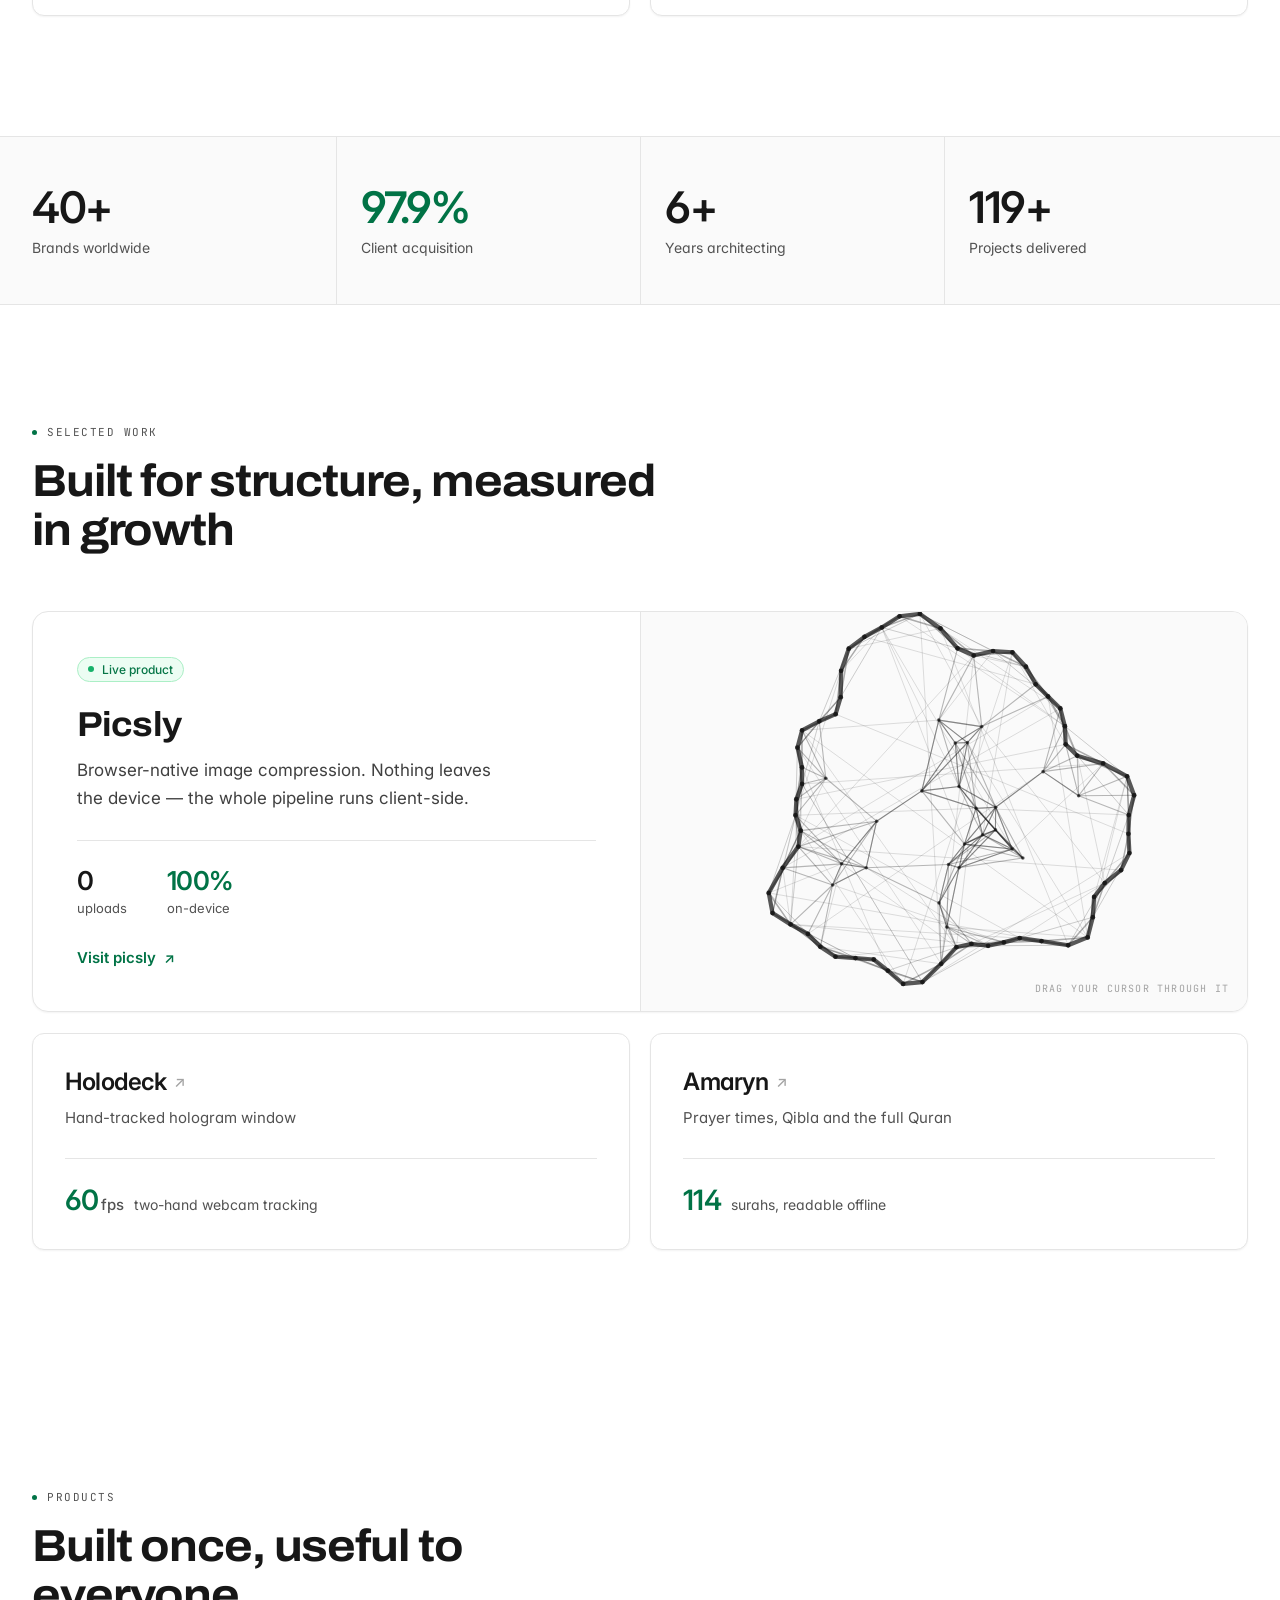
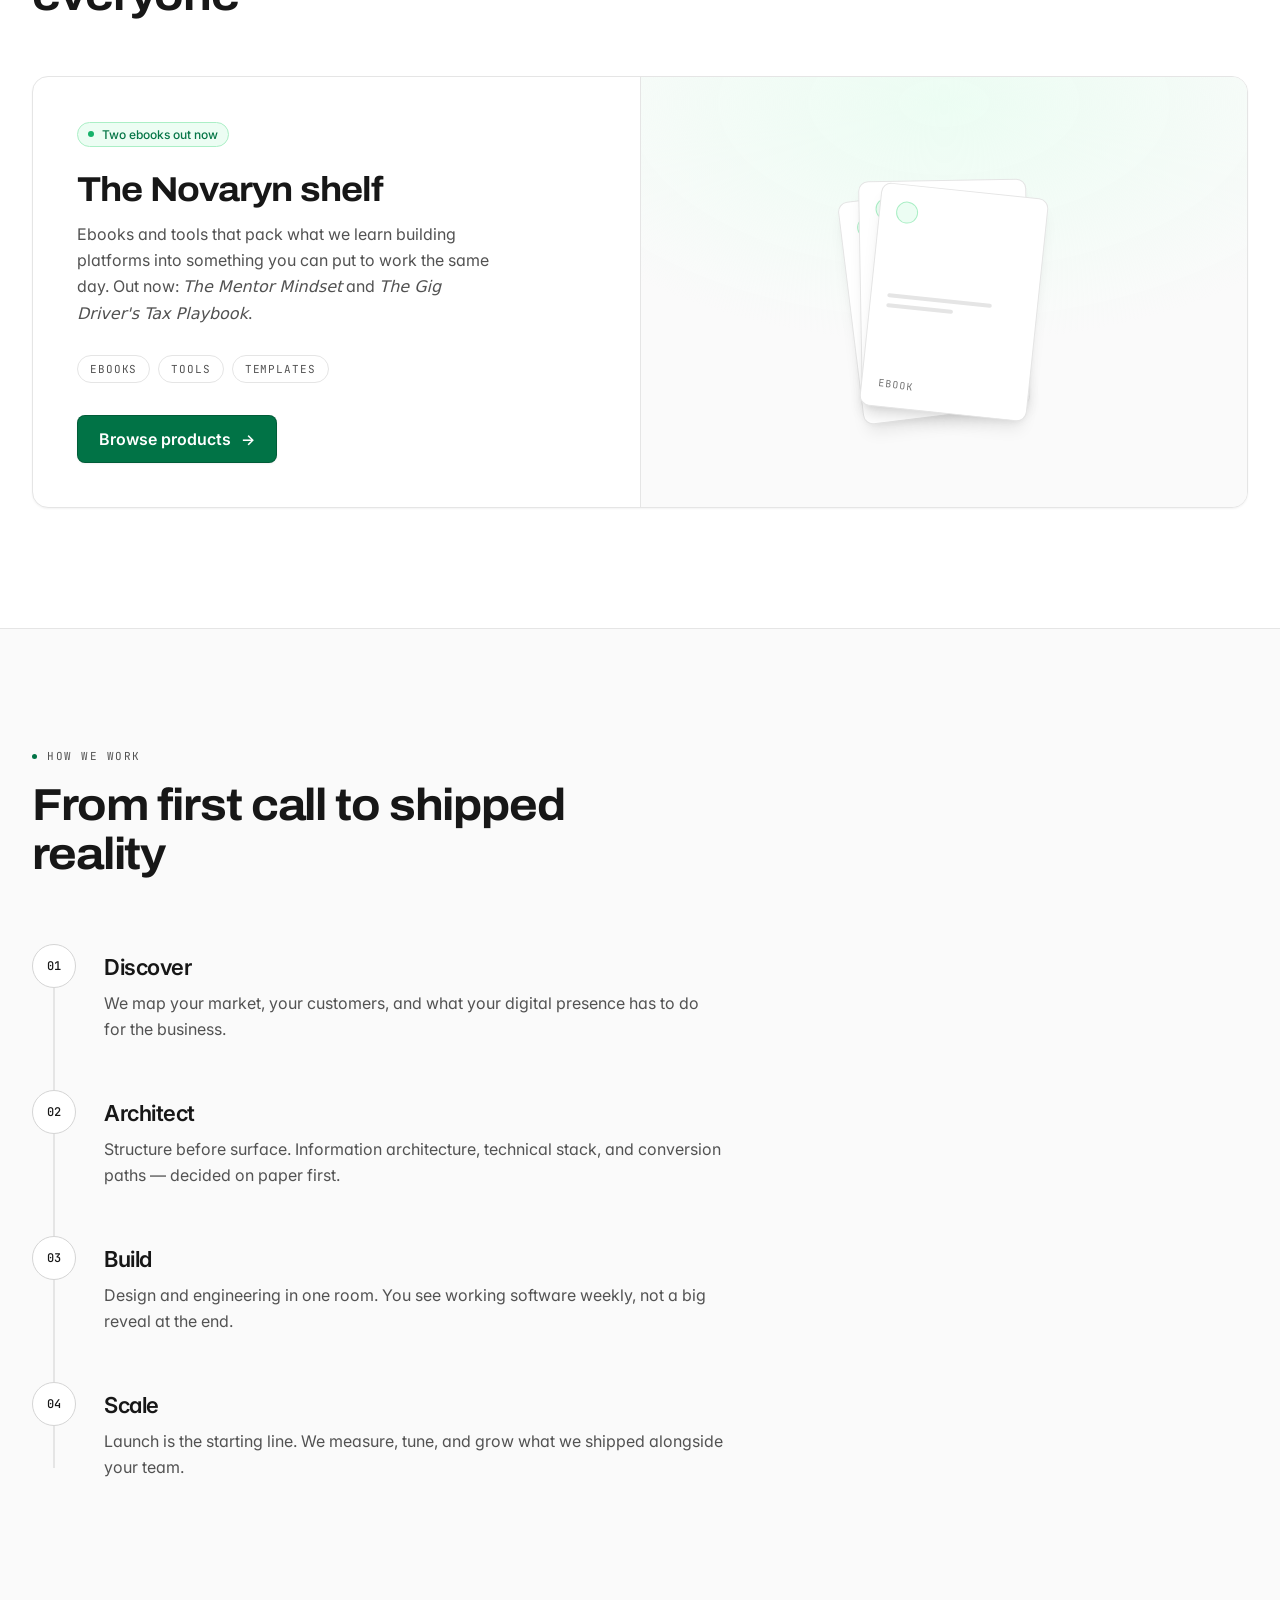
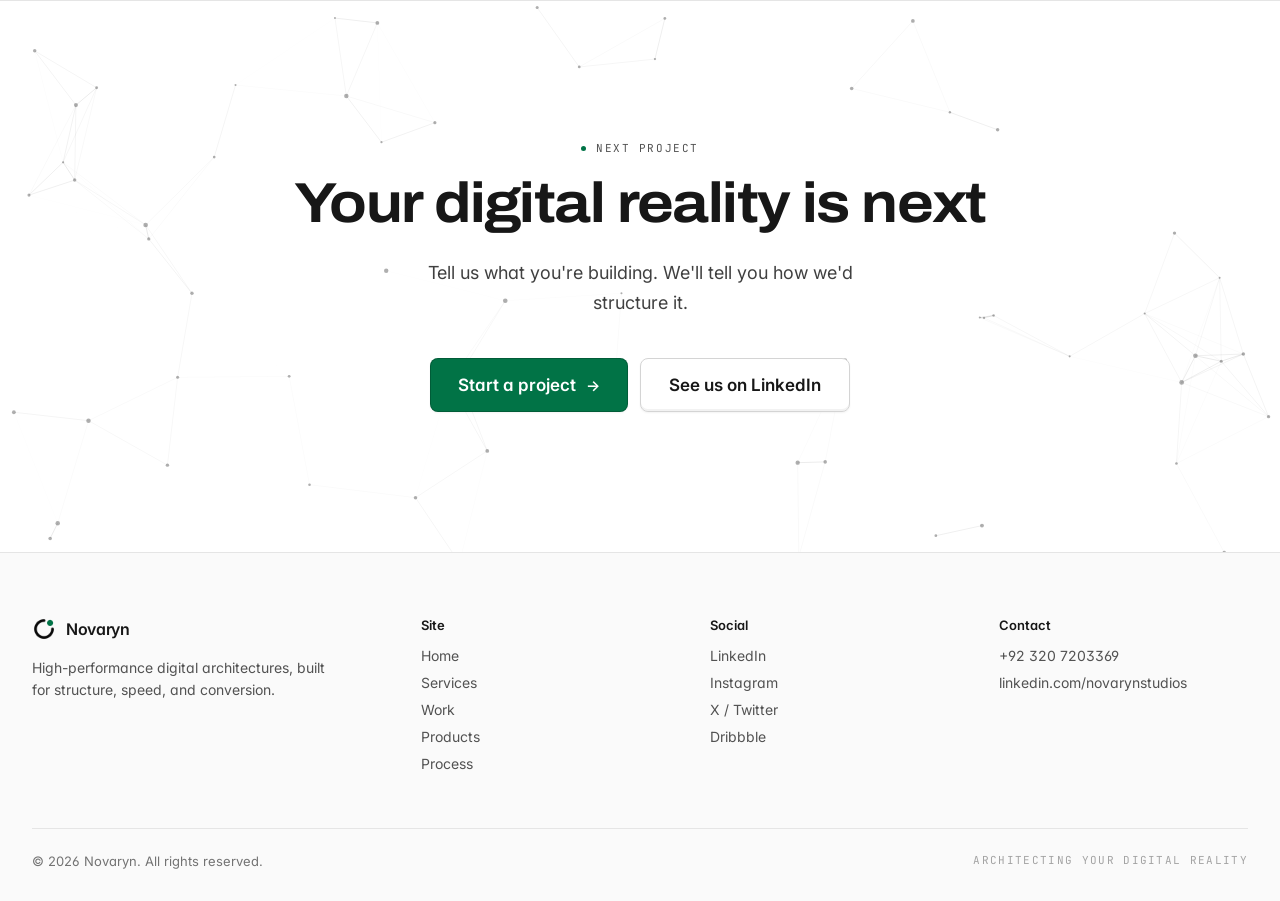
==== commit 14105408: "feat(products): add The Gig Driver's Tax Playbook at $9.99 - Second product on the products page, wi" ====
--- a/index.html
+++ b/index.html
@@ -12,7 +12,7 @@
   <!-- Inter + JetBrains Mono come from the design system's token sheet; Archivo (variable
        width + weight) is what the display headings are set in. -->
   <link rel="stylesheet" href="https://fonts.googleapis.com/css2?family=Inter:wght@300;400;500;600;700;800&family=JetBrains+Mono:wght@400;500;700&family=Archivo:wdth,wght@75..125,400..800&display=swap">
-  <link rel="stylesheet" href="css/styles.css?v=4">
+  <link rel="stylesheet" href="css/styles.css?v=5">
 </head>
 <body>
 
@@ -284,10 +284,10 @@
           <div class="product-body">
             <div class="tag-live">
               <span class="tag-live-dot" aria-hidden="true"></span>
-              <span>First ebook out now</span>
+              <span>Two ebooks out now</span>
             </div>
             <h3>The Novaryn shelf</h3>
-            <p class="product-teaser-lede">Ebooks and tools that pack what we learn building platforms into something you can put to work the same day. First up: <em>The Mentor Mindset</em>.</p>
+            <p class="product-teaser-lede">Ebooks and tools that pack what we learn building platforms into something you can put to work the same day. Out now: <em>The Mentor Mindset</em> and <em>The Gig Driver's Tax Playbook</em>.</p>
             <div class="product-kinds">
               <span class="product-kind">Ebooks</span>
               <span class="product-kind">Tools</span>
@@ -418,6 +418,6 @@
     </div>
   </footer>
 
-  <script src="js/main.js?v=4"></script>
+  <script src="js/main.js?v=5"></script>
 </body>
 </html>
--- a/css/styles.css
+++ b/css/styles.css
@@ -1376,6 +1376,24 @@
 
 .btn.gumroad-button:hover { background: var(--bg-brand-solid-hover) !important; }
 
+/* Every second feature mirrors — cover on the right — so a stacked list
+   alternates sides instead of marching down one edge. */
+.product-feature-alt .product-feature-grid { grid-template-columns: 1.15fr 0.85fr; }
+
+.product-feature-alt .product-cover-plate {
+  order: 2;
+  border-right: 0;
+  border-left: 1px solid var(--border-secondary);
+}
+
+/* Regulatory note under a product that needs one (e.g. the tax guide). */
+.product-note {
+  margin-top: 16px;
+  font-size: 13px;
+  line-height: 20px;
+  color: var(--text-quaternary);
+}
+
 /* Shown while nothing is published — replace with .product-card items. */
 .product-empty {
   display: grid;
@@ -1665,6 +1683,13 @@
     border-bottom: 1px solid var(--border-secondary);
   }
   .product-detail { padding: 32px; }
+  /* Stacked, every feature leads with its cover — drop the mirroring. */
+  .product-feature-alt .product-feature-grid { grid-template-columns: 1fr; }
+  .product-feature-alt .product-cover-plate {
+    order: 0;
+    border-left: 0;
+    border-bottom: 1px solid var(--border-secondary);
+  }
   .page-head { padding-top: 56px; }
 
   /* Stacked: the divider between copy and canvas turns horizontal. Clearing the
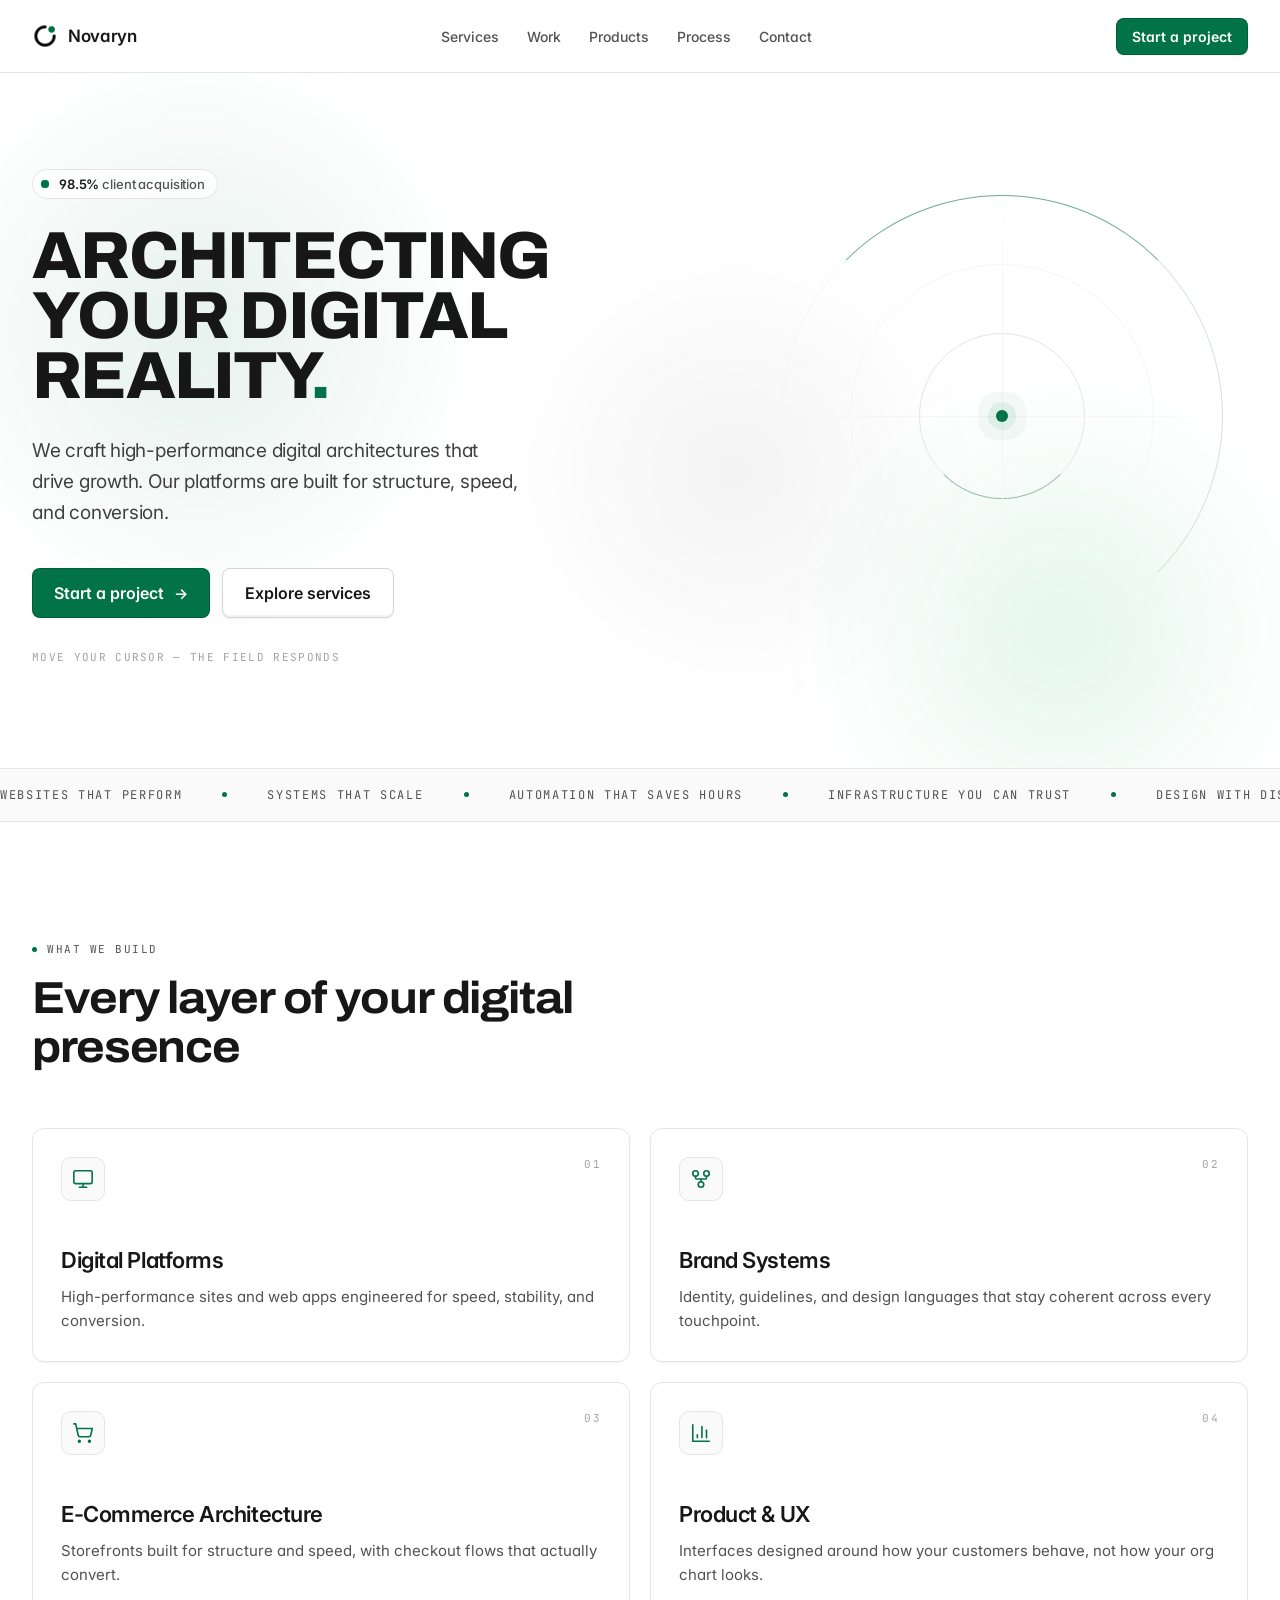
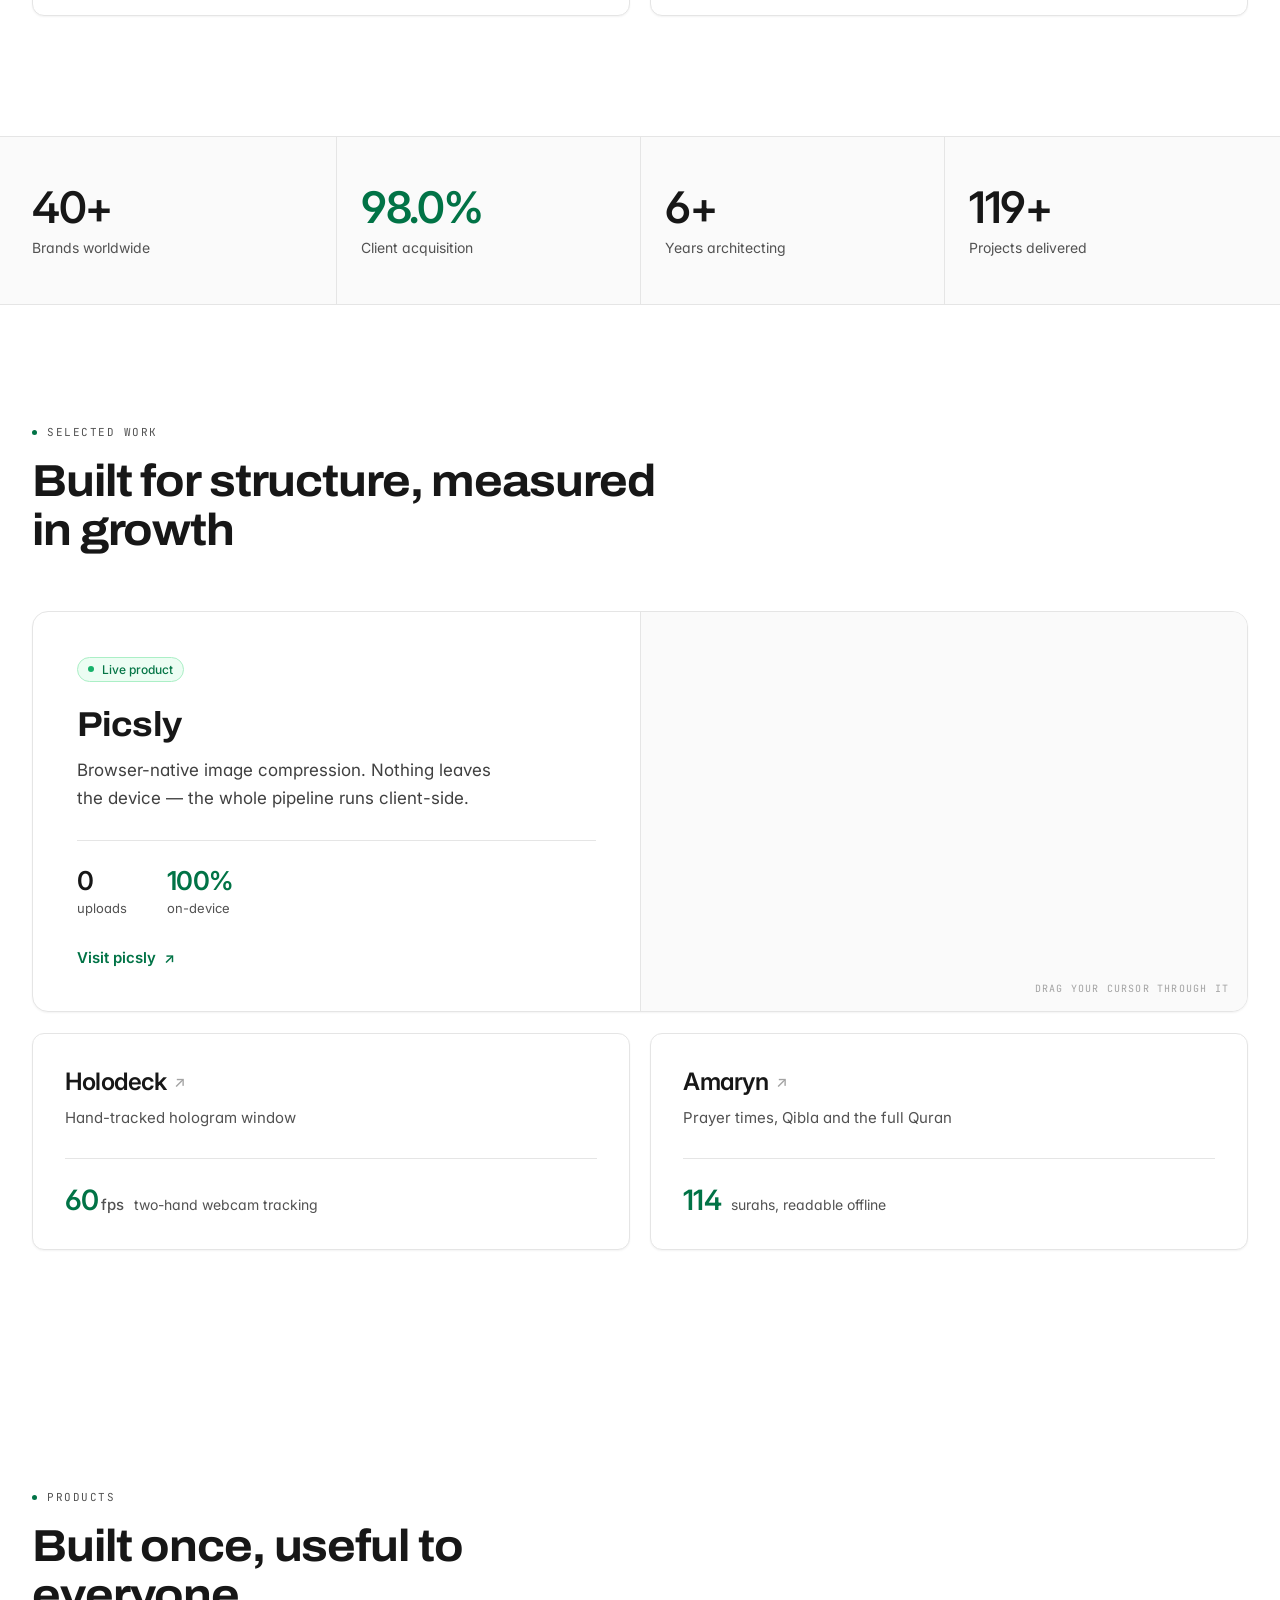
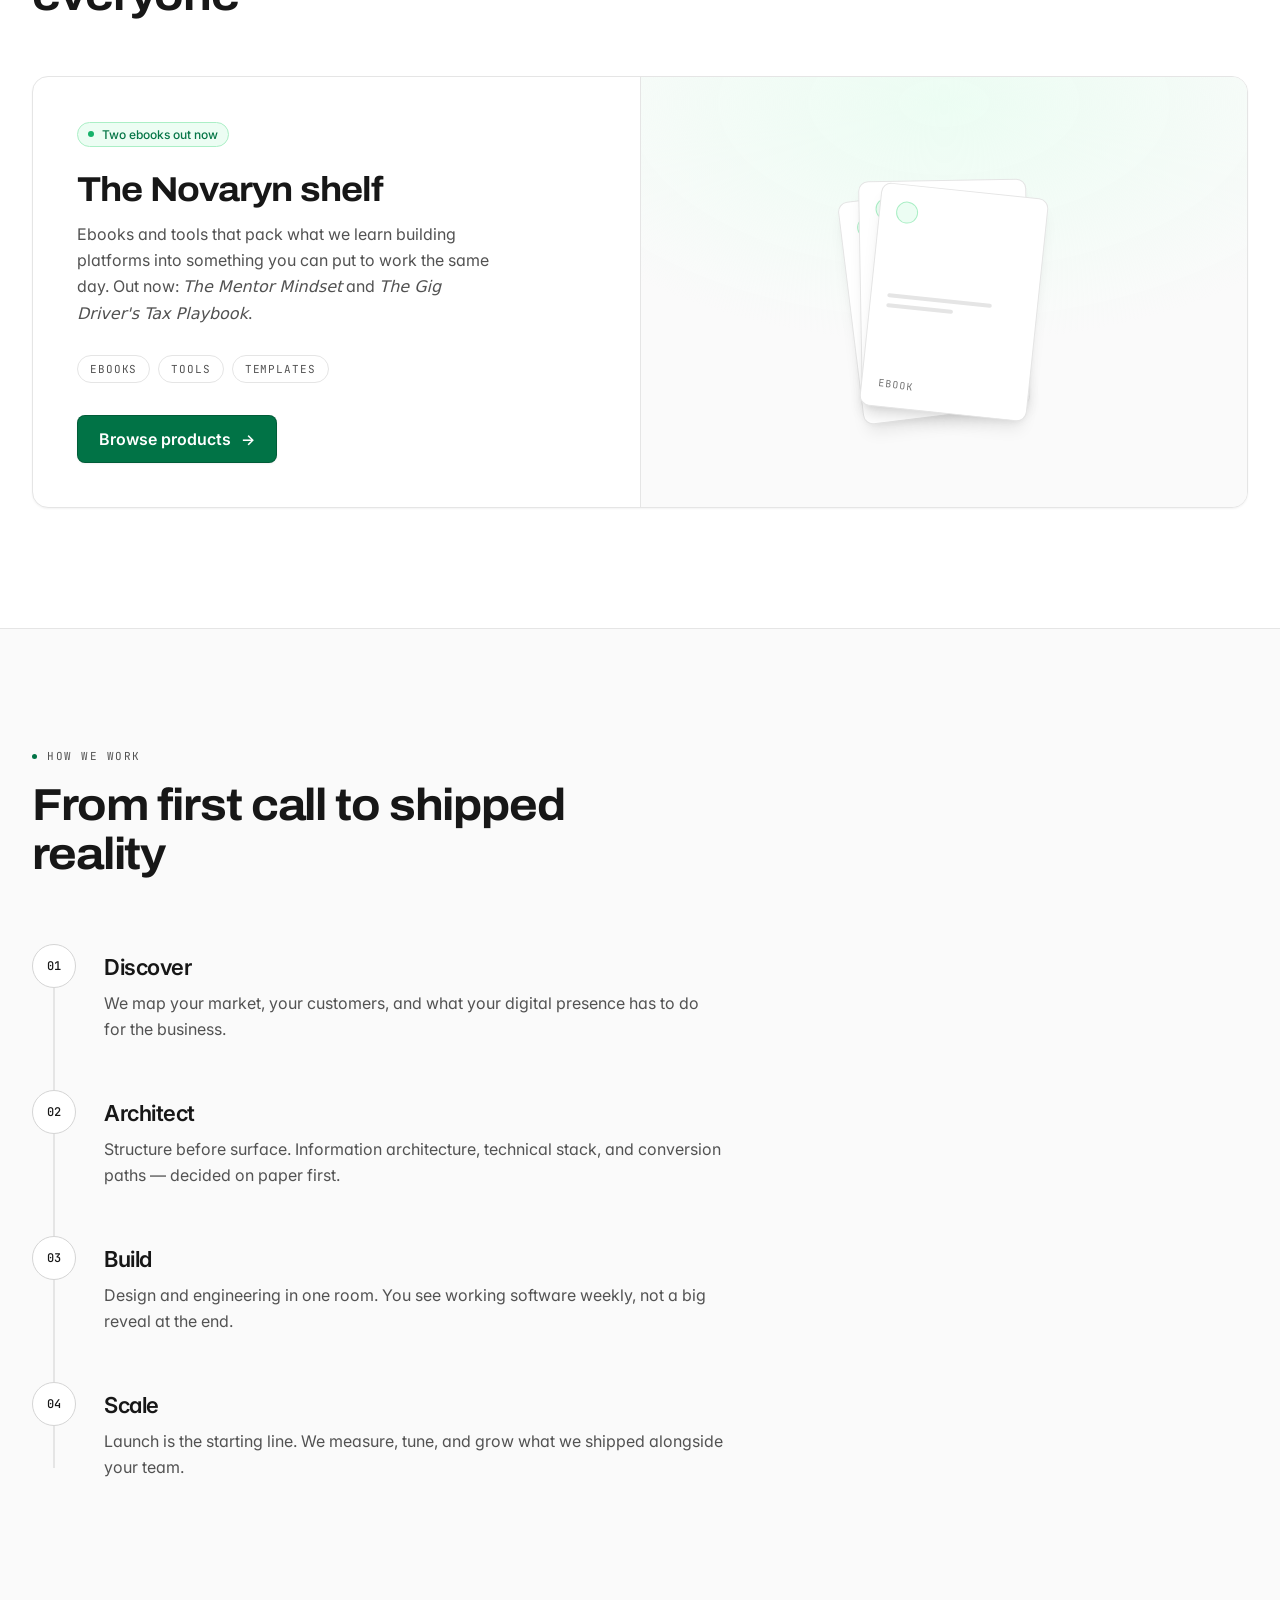
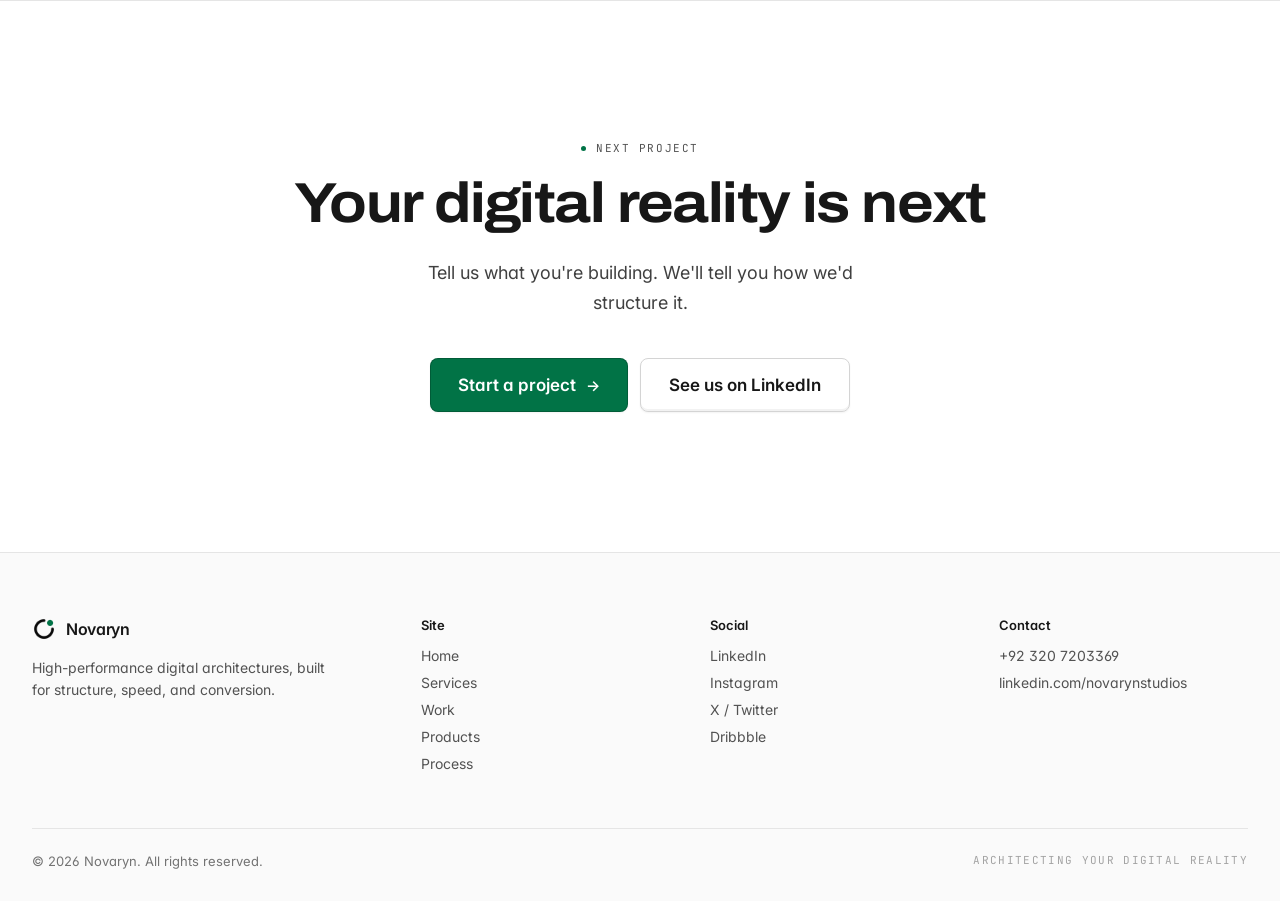
==== commit afb2e478: "fix(meta): add Open Graph and Twitter Card tags so shared links preview Shared links showed a title " ====
--- a/index.html
+++ b/index.html
@@ -6,6 +6,24 @@
   <title>Novaryn — Architecting Your Digital Reality</title>
   <meta name="description" content="Novaryn crafts high-performance digital architectures that drive growth. Platforms built for structure, speed, and conversion.">
   <meta name="theme-color" content="#ffffff">
+
+  <!-- Link previews (Slack, WhatsApp, LinkedIn, X, iMessage). Scrapers do not
+       run JS and many reject relative paths, so every URL here is absolute. -->
+  <link rel="canonical" href="https://novaryn.art/">
+  <meta property="og:type" content="website">
+  <meta property="og:site_name" content="Novaryn">
+  <meta property="og:url" content="https://novaryn.art/">
+  <meta property="og:title" content="Novaryn — Architecting Your Digital Reality">
+  <meta property="og:description" content="Novaryn crafts high-performance digital architectures that drive growth. Platforms built for structure, speed, and conversion.">
+  <meta property="og:image" content="https://novaryn.art/assets/novaryn-og.png">
+  <meta property="og:image:type" content="image/png">
+  <meta property="og:image:width" content="1200">
+  <meta property="og:image:height" content="630">
+  <meta property="og:image:alt" content="Novaryn — architecting your digital reality. High-performance websites and systems built for structure, speed, and conversion.">
+  <meta name="twitter:card" content="summary_large_image">
+  <meta name="twitter:title" content="Novaryn — Architecting Your Digital Reality">
+  <meta name="twitter:description" content="Novaryn crafts high-performance digital architectures that drive growth. Platforms built for structure, speed, and conversion.">
+  <meta name="twitter:image" content="https://novaryn.art/assets/novaryn-og.png">
   <link rel="icon" type="image/png" sizes="512x512" href="assets/novaryn-favicon-512.png">
   <link rel="preconnect" href="https://fonts.googleapis.com">
   <link rel="preconnect" href="https://fonts.gstatic.com" crossorigin>
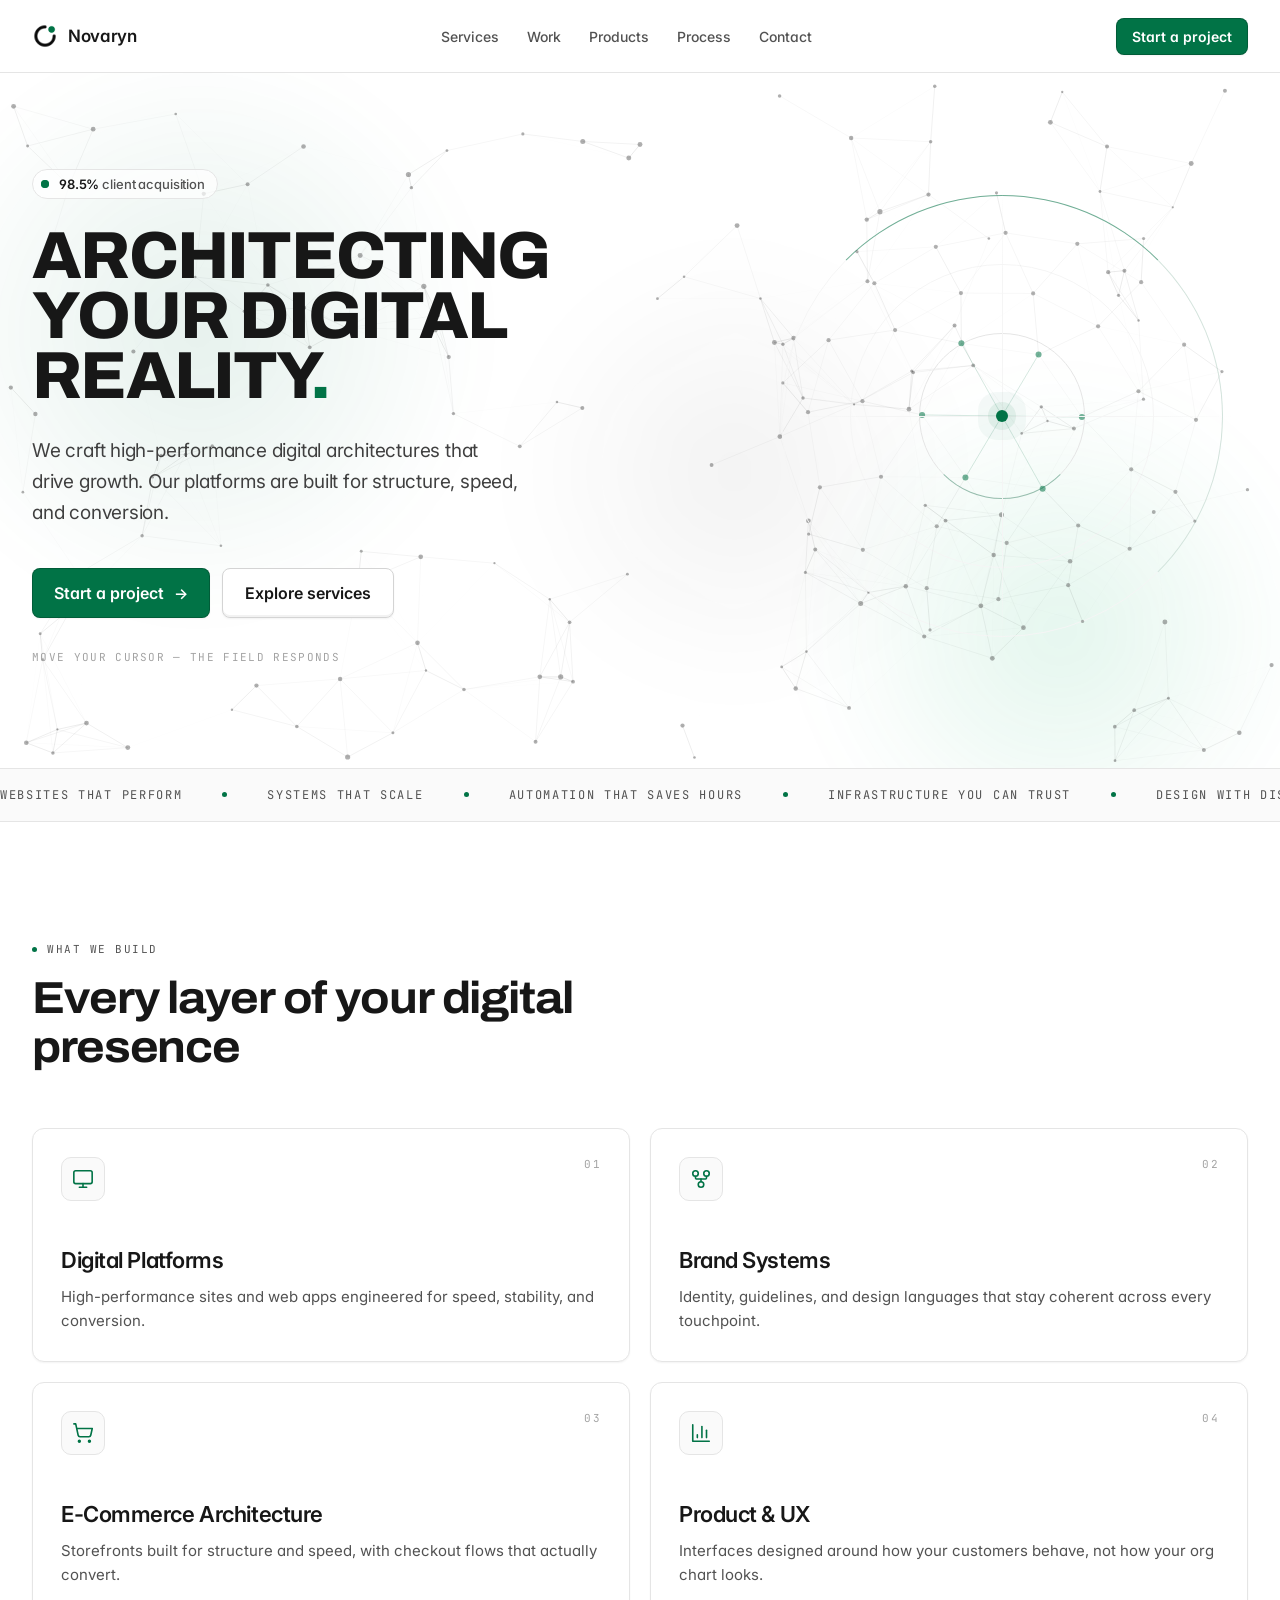
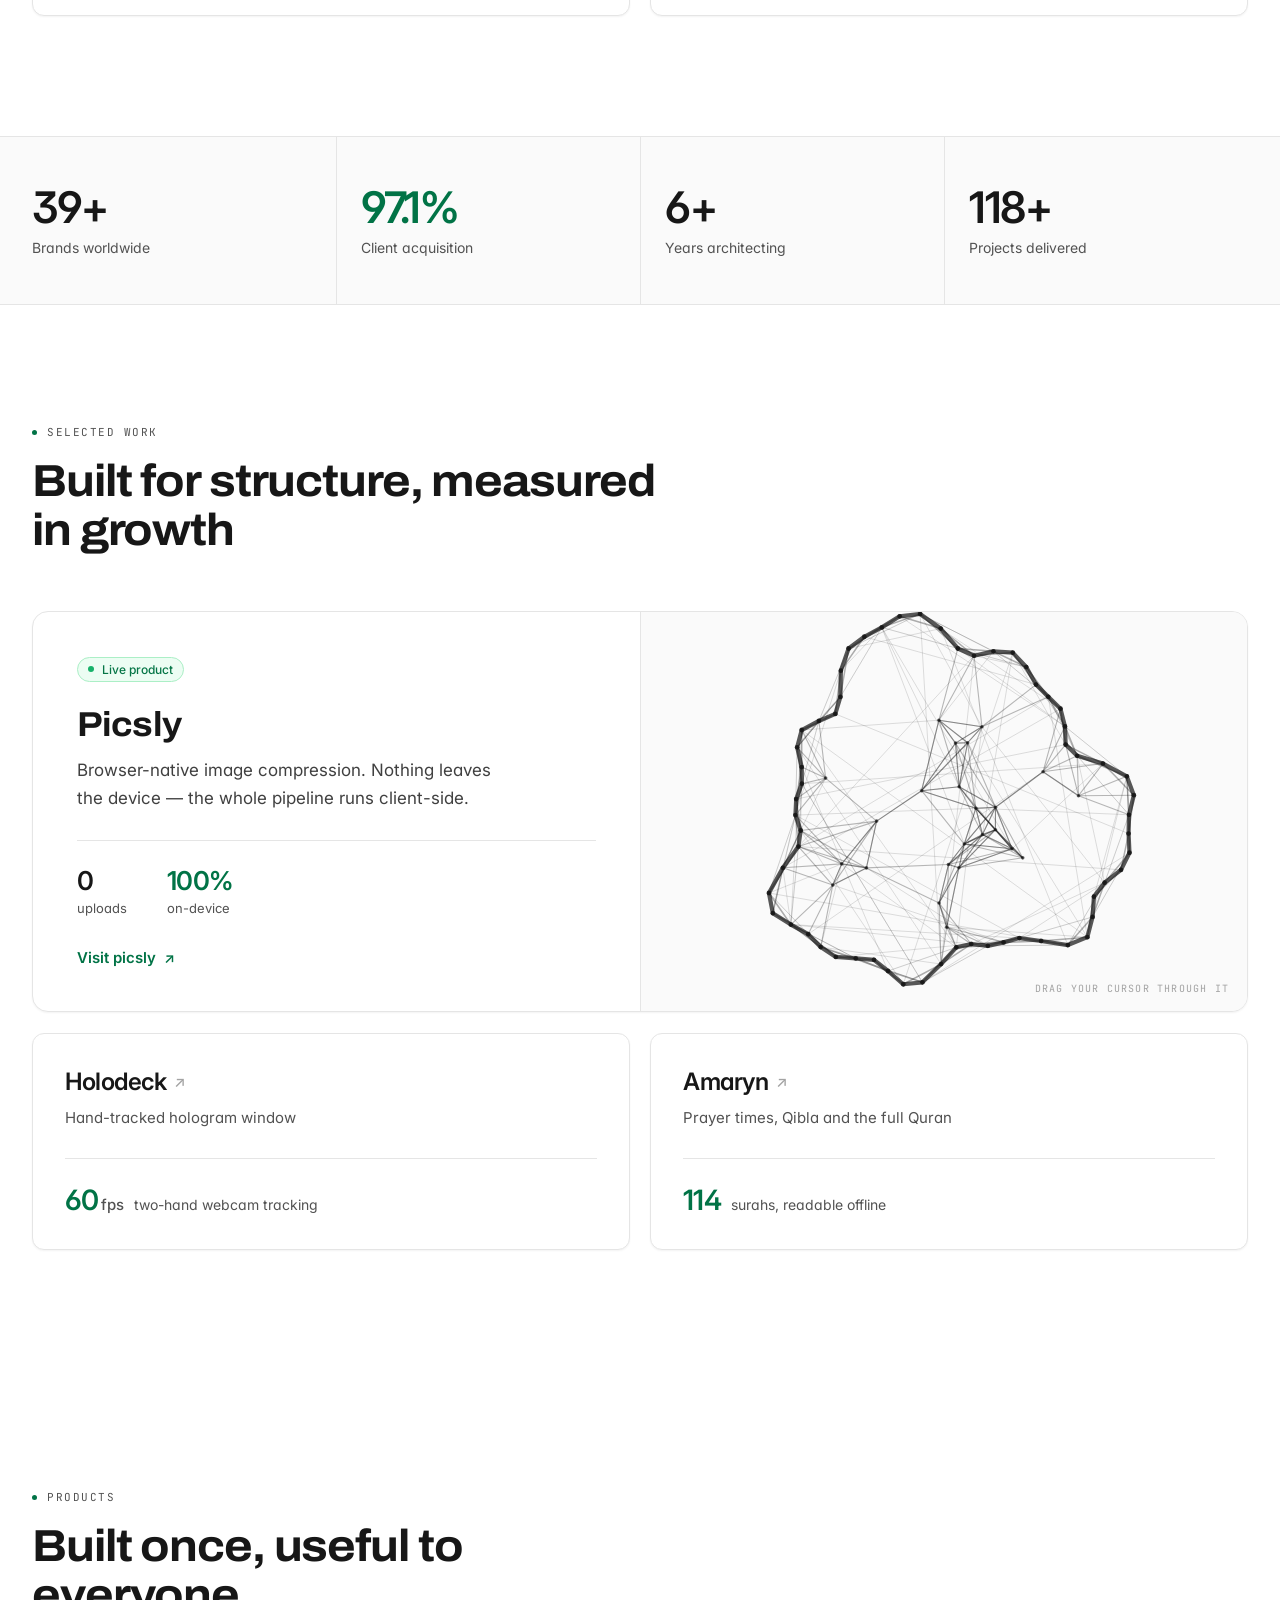
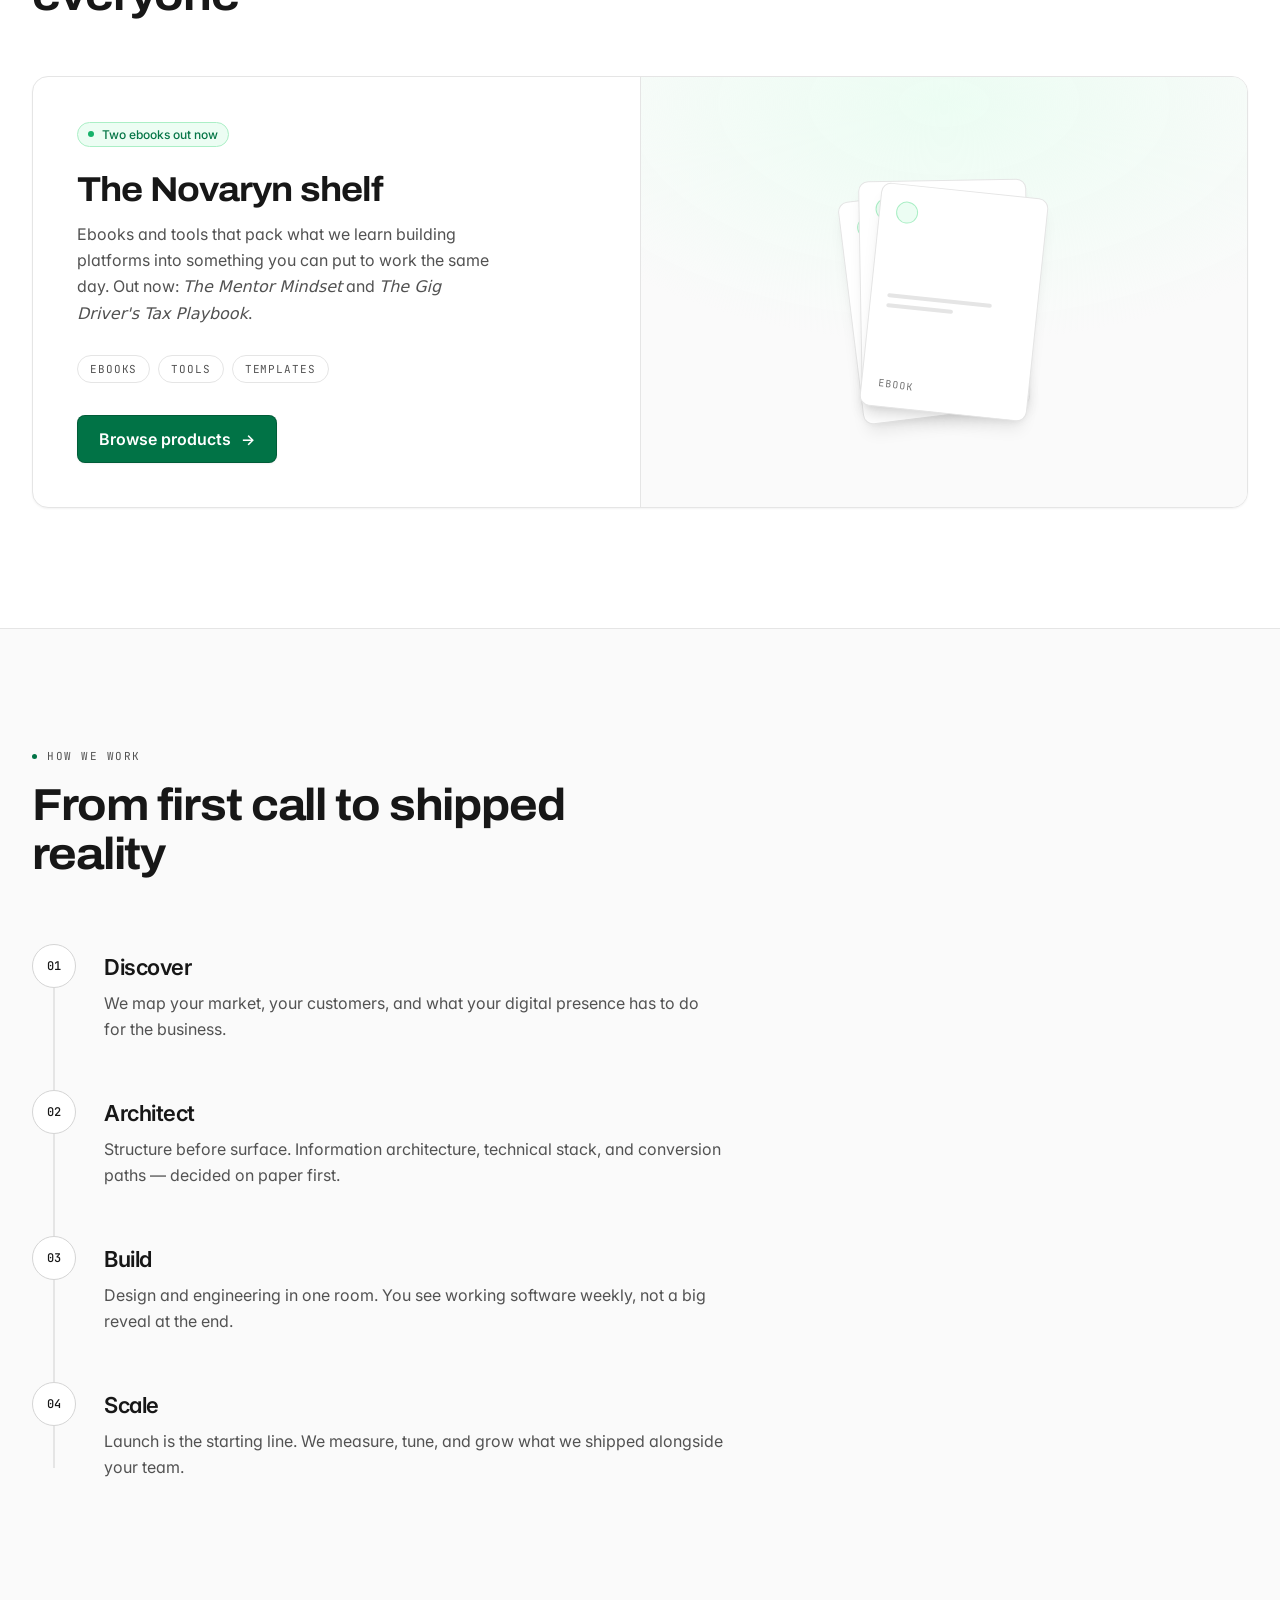
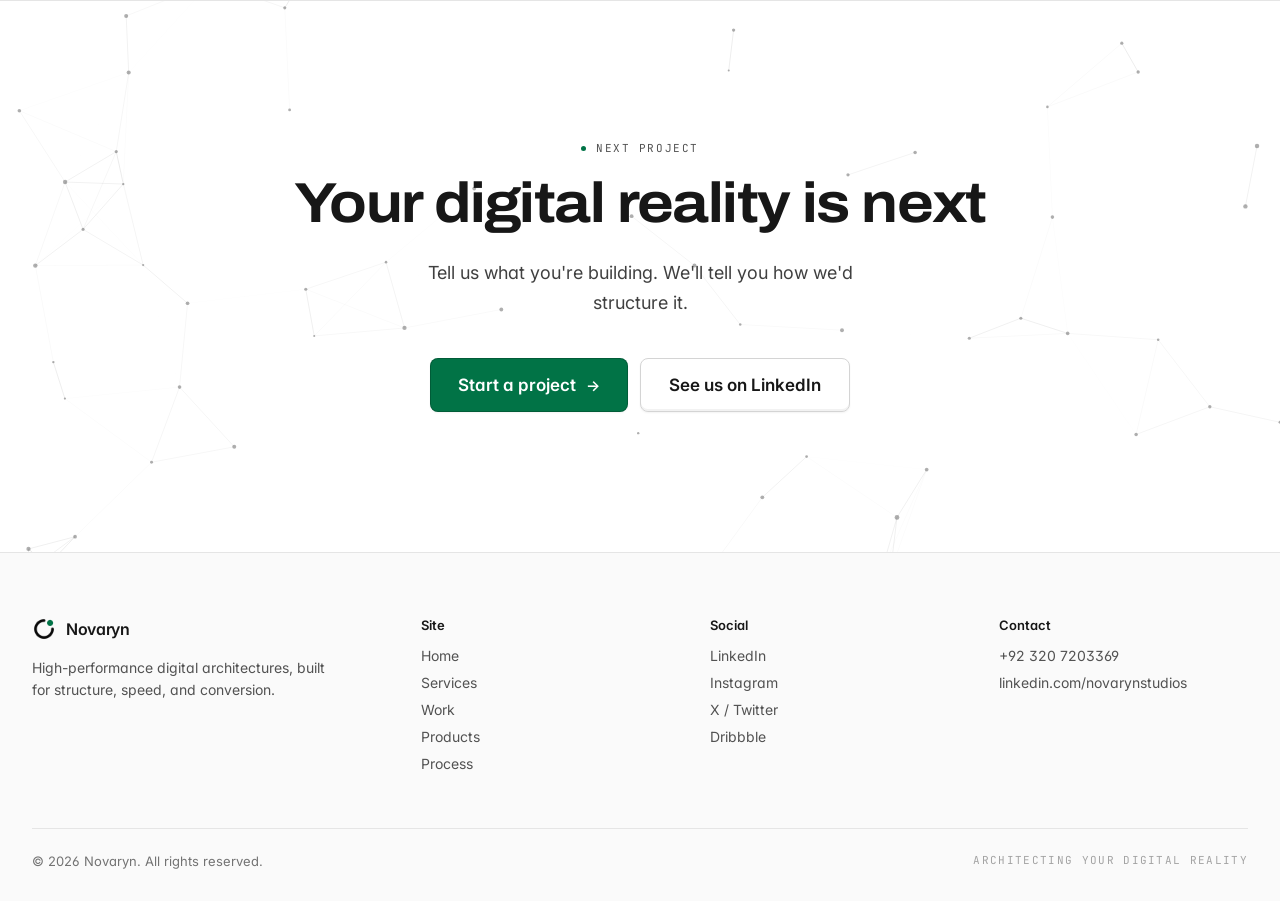
==== commit 59843566: "style(layout): widen the content shell from 1280px to 1440px On a 1890px display the 1280px shell us" ====
--- a/index.html
+++ b/index.html
@@ -30,7 +30,7 @@
   <!-- Inter + JetBrains Mono come from the design system's token sheet; Archivo (variable
        width + weight) is what the display headings are set in. -->
   <link rel="stylesheet" href="https://fonts.googleapis.com/css2?family=Inter:wght@300;400;500;600;700;800&family=JetBrains+Mono:wght@400;500;700&family=Archivo:wdth,wght@75..125,400..800&display=swap">
-  <link rel="stylesheet" href="css/styles.css?v=5">
+  <link rel="stylesheet" href="css/styles.css?v=6">
 </head>
 <body>
 
@@ -436,6 +436,6 @@
     </div>
   </footer>
 
-  <script src="js/main.js?v=5"></script>
+  <script src="js/main.js?v=6"></script>
 </body>
 </html>
--- a/css/styles.css
+++ b/css/styles.css
@@ -79,7 +79,7 @@
   --font-mono:    "JetBrains Mono", ui-monospace, Menlo, monospace;
 
   /* ---- Layout ---- */
-  --container: 1280px;
+  --container: 1440px;   /* content shell; backgrounds stay full-bleed */
   --gutter: 32px;
 
   --ease: cubic-bezier(.4, 0, .2, 1);
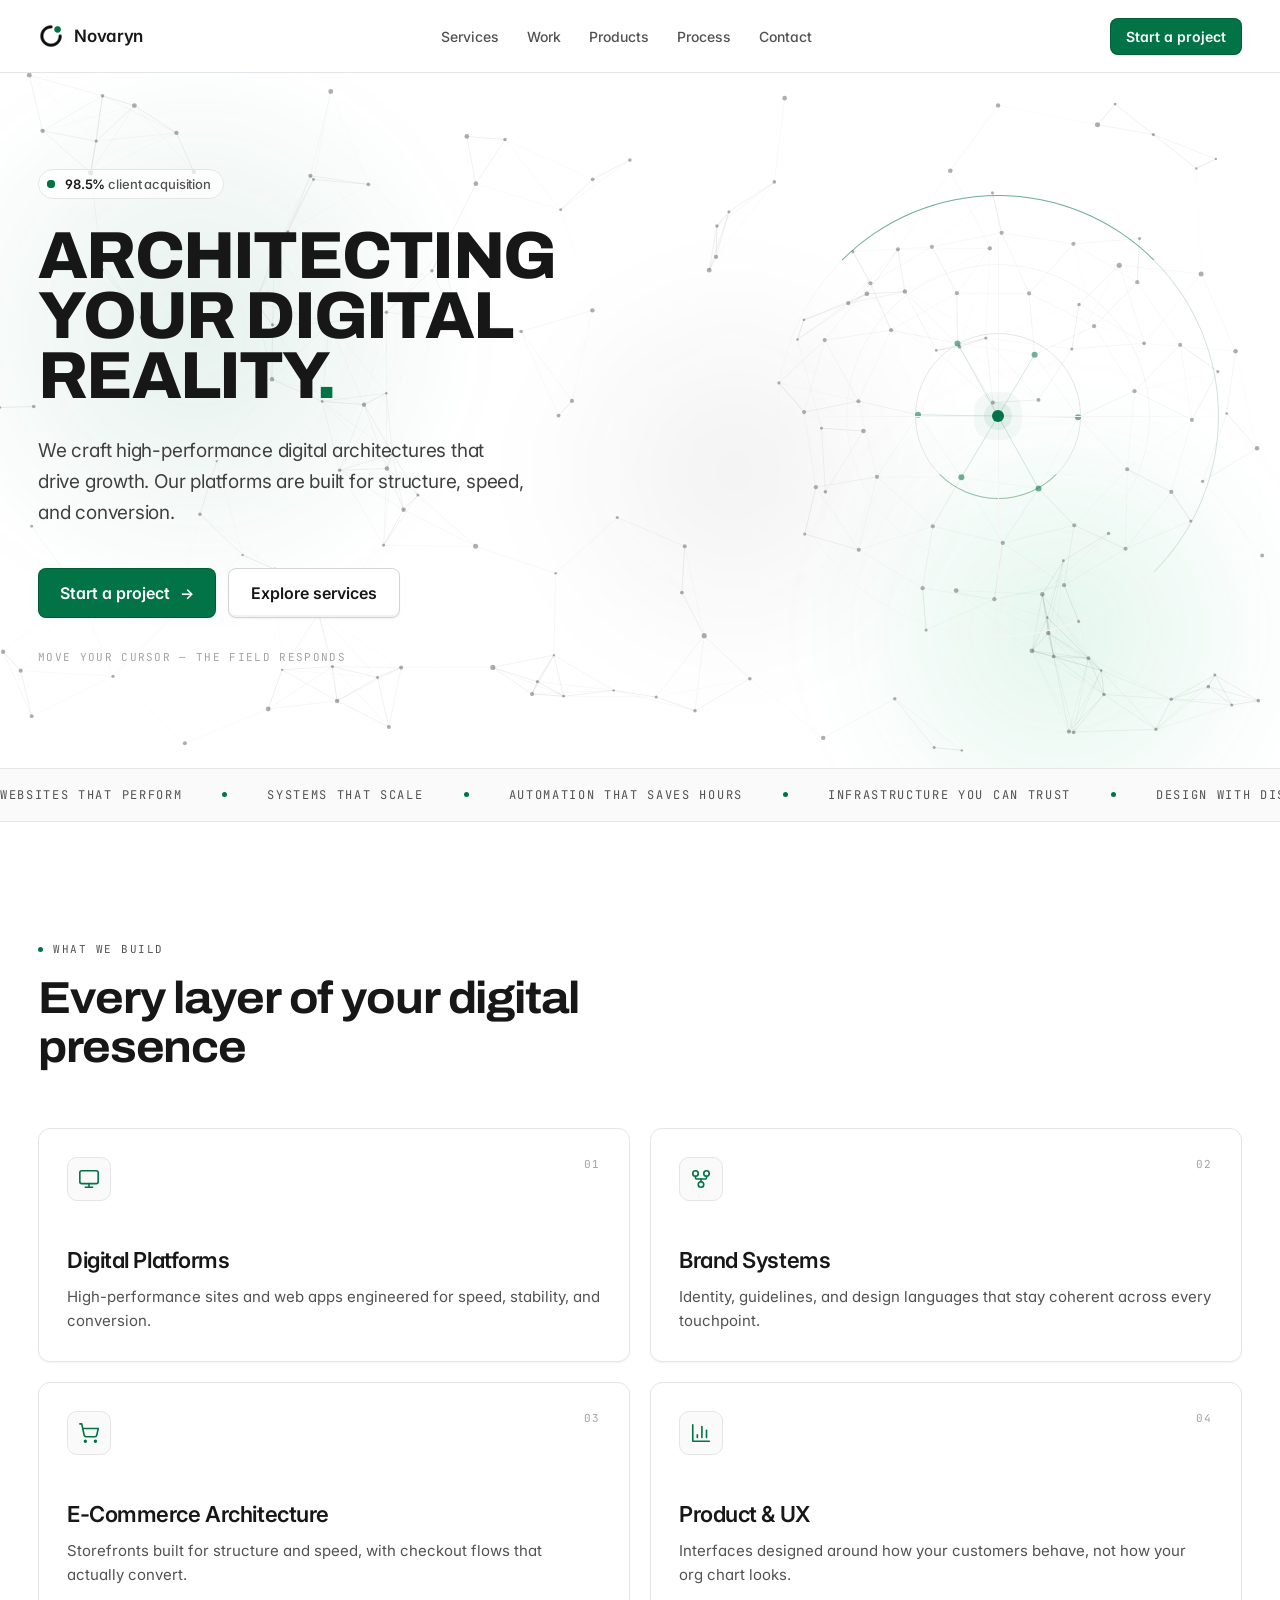
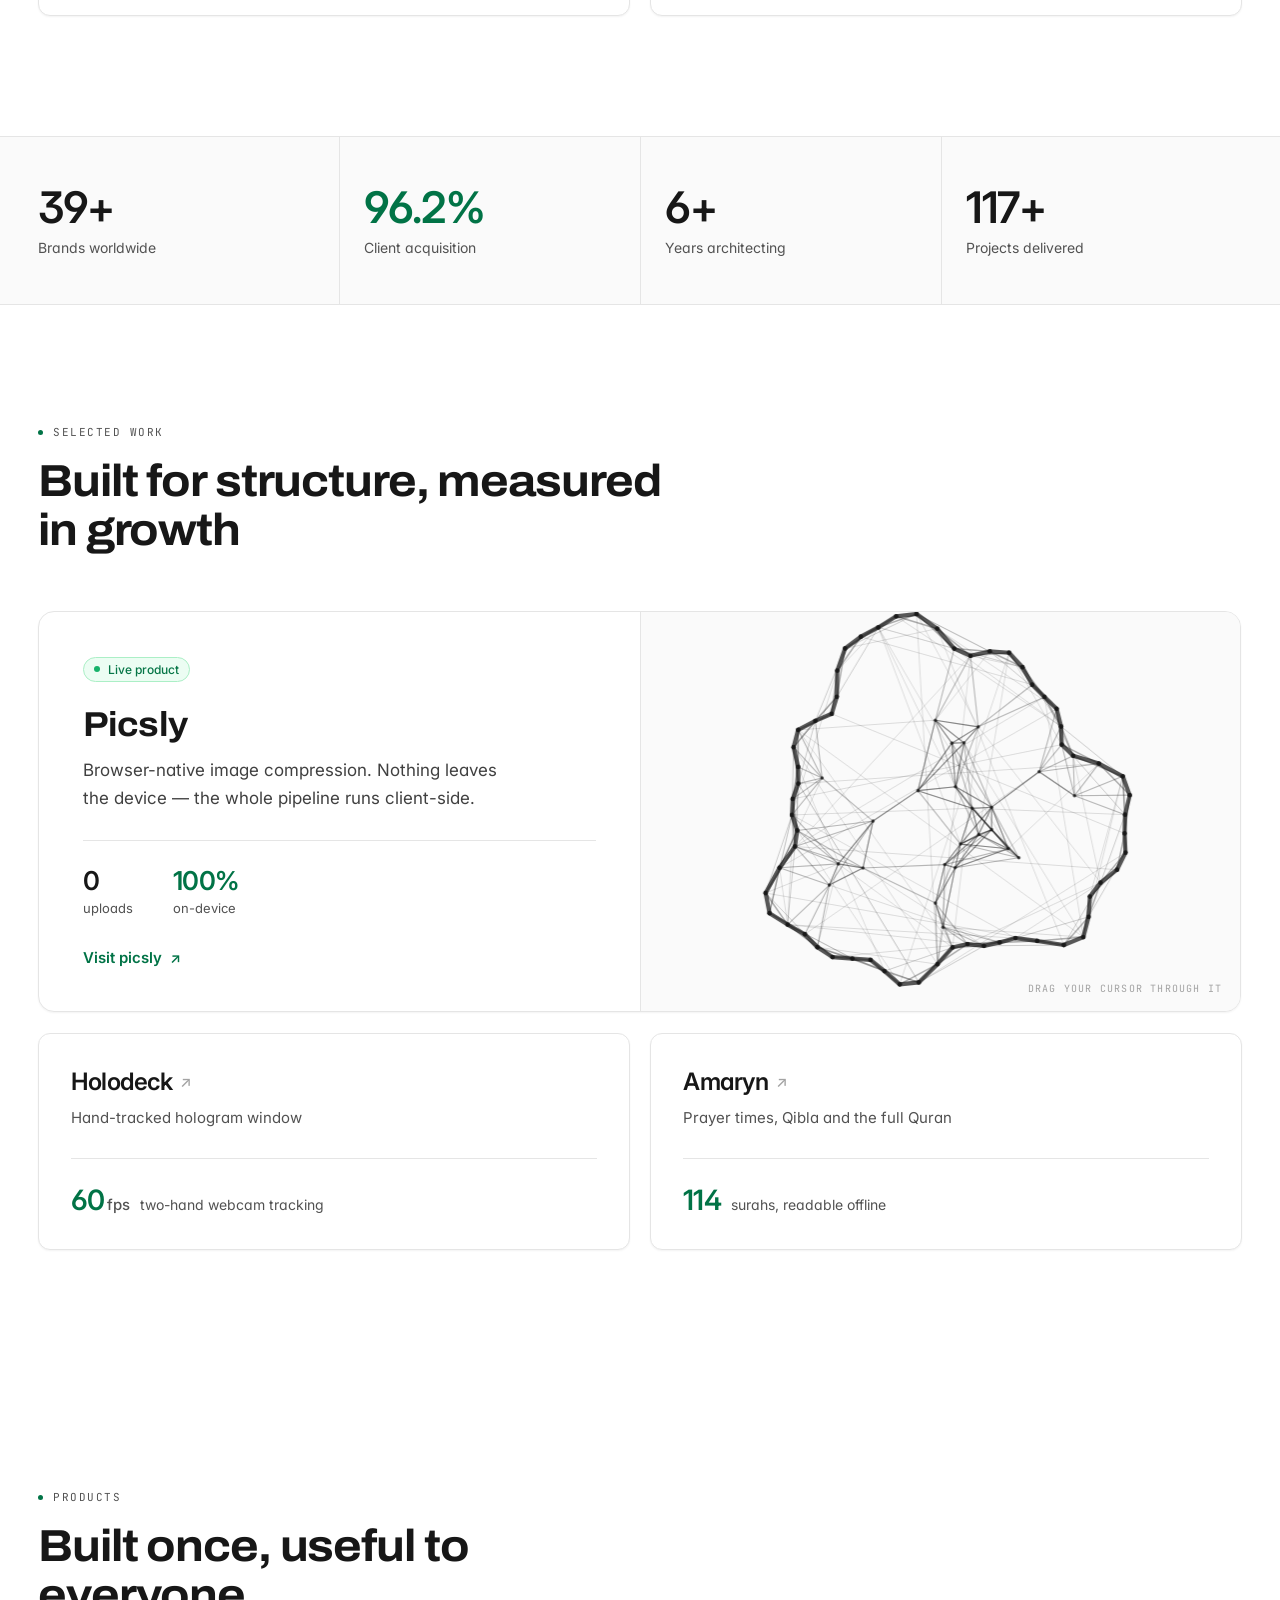
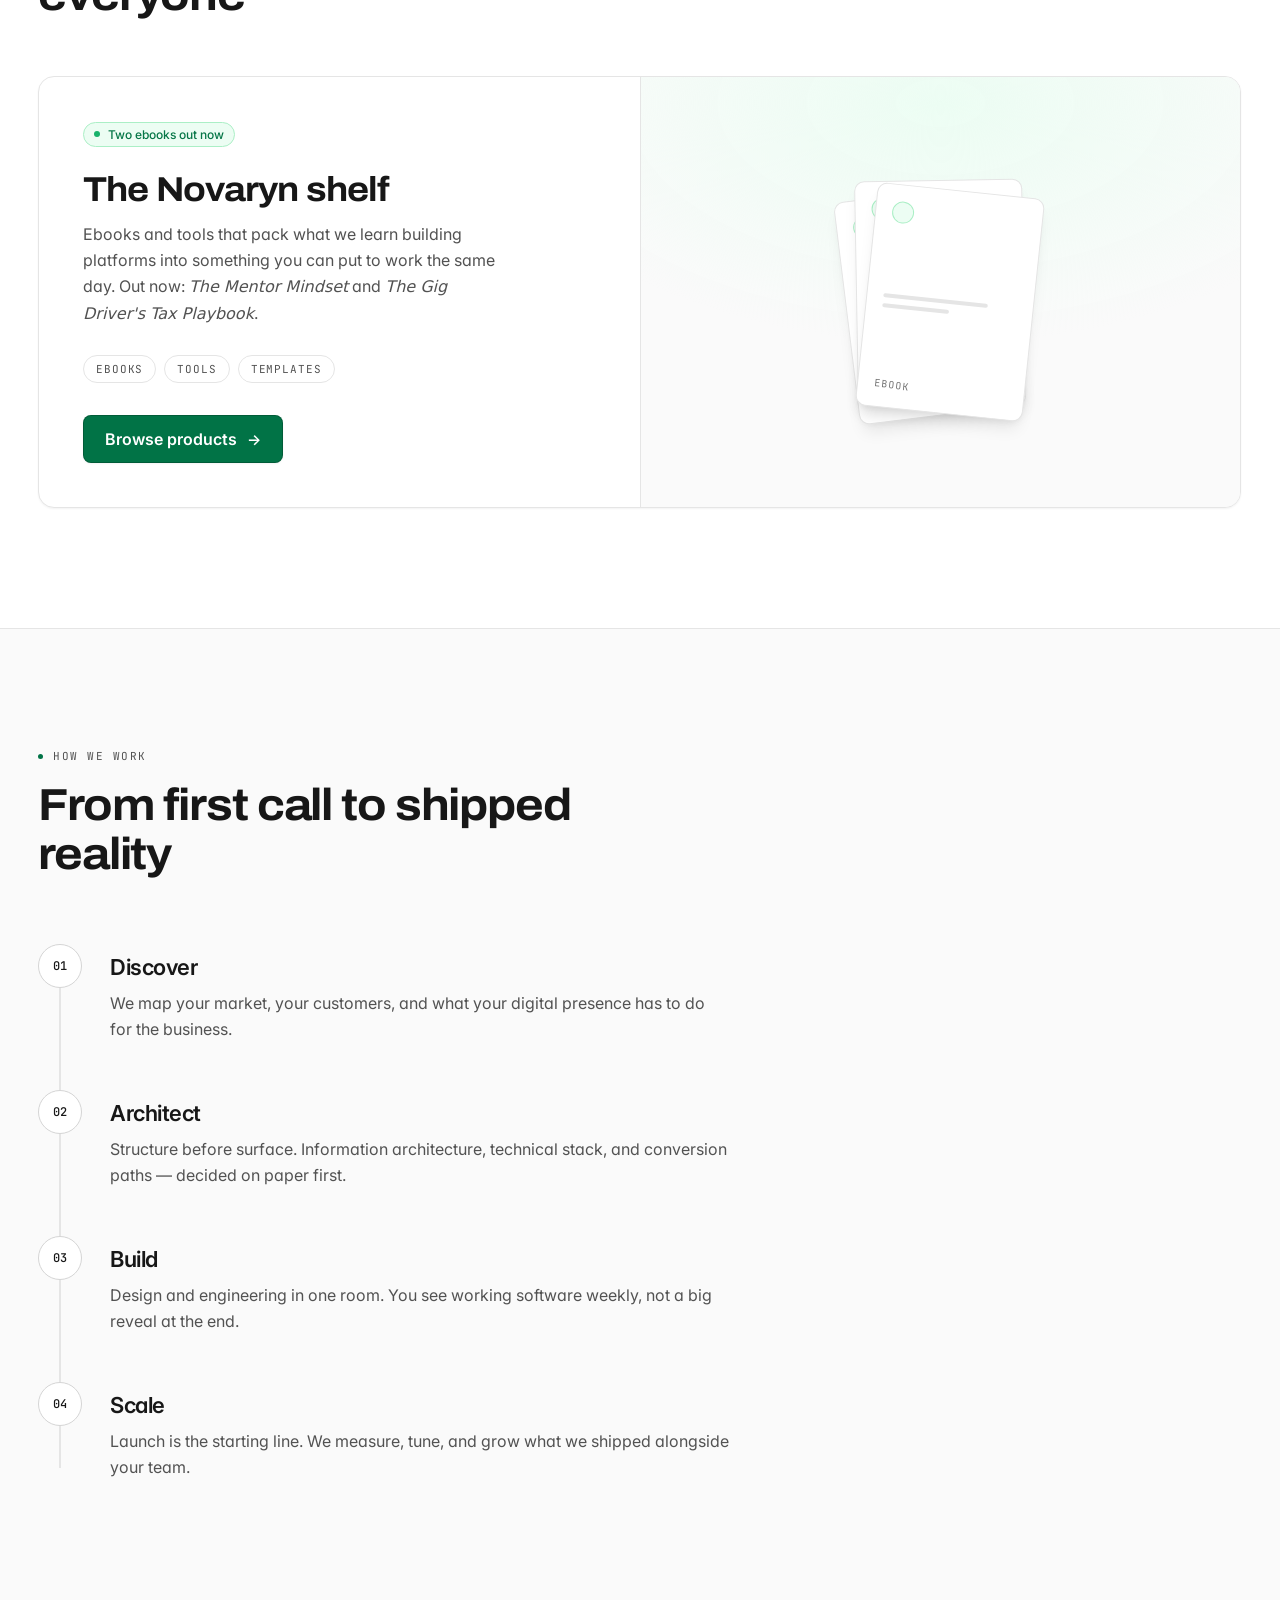
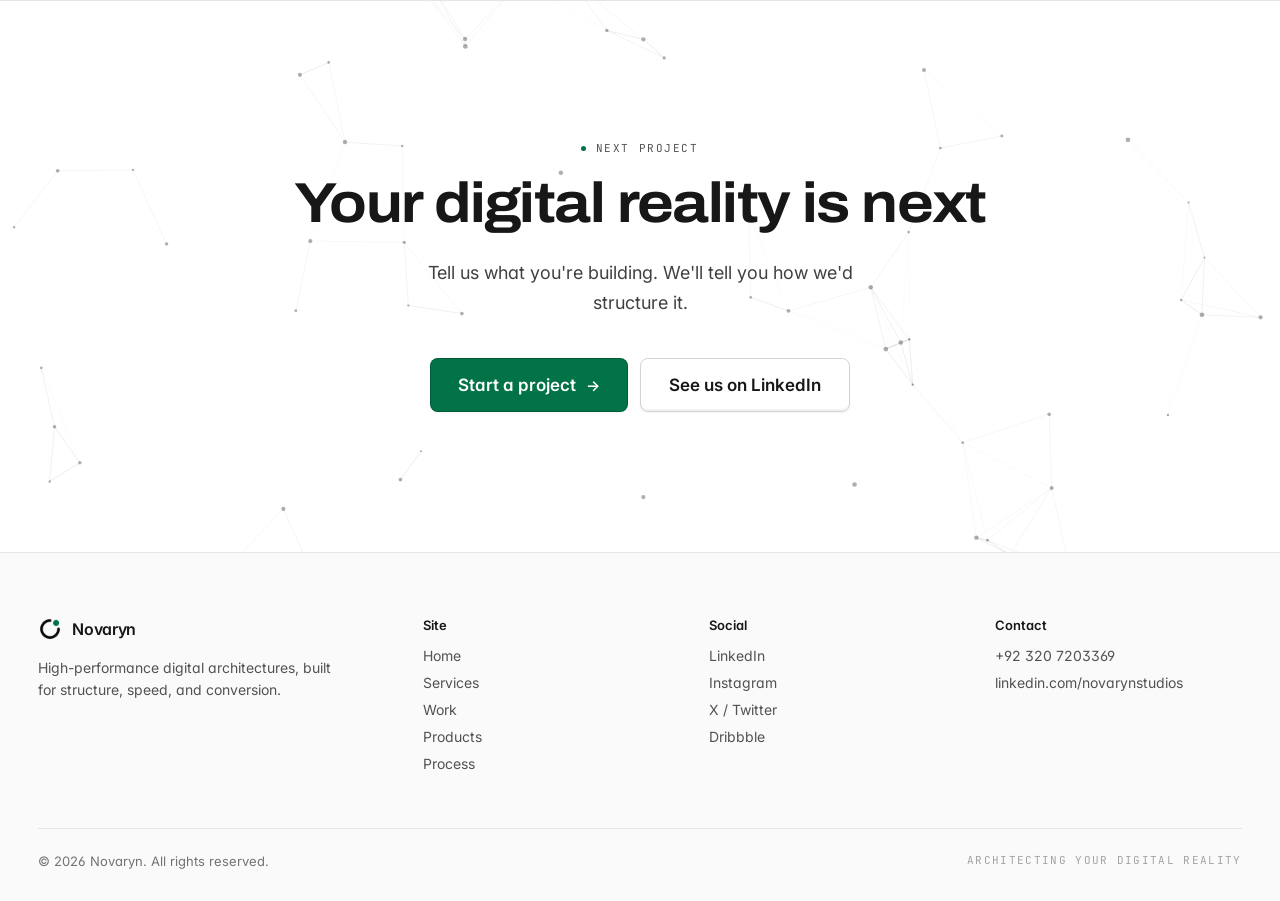
==== commit 1f855d41: "style(layout): make the layout fluid so it actually fills wide screens The 1280 -> 1440px bump in #1" ====
--- a/index.html
+++ b/index.html
@@ -30,7 +30,7 @@
   <!-- Inter + JetBrains Mono come from the design system's token sheet; Archivo (variable
        width + weight) is what the display headings are set in. -->
   <link rel="stylesheet" href="https://fonts.googleapis.com/css2?family=Inter:wght@300;400;500;600;700;800&family=JetBrains+Mono:wght@400;500;700&family=Archivo:wdth,wght@75..125,400..800&display=swap">
-  <link rel="stylesheet" href="css/styles.css?v=6">
+  <link rel="stylesheet" href="css/styles.css?v=7">
 </head>
 <body>
 
@@ -436,6 +436,6 @@
     </div>
   </footer>
 
-  <script src="js/main.js?v=6"></script>
+  <script src="js/main.js?v=7"></script>
 </body>
 </html>
--- a/css/styles.css
+++ b/css/styles.css
@@ -79,8 +79,10 @@
   --font-mono:    "JetBrains Mono", ui-monospace, Menlo, monospace;
 
   /* ---- Layout ---- */
-  --container: 1440px;   /* content shell; backgrounds stay full-bleed */
-  --gutter: 32px;
+  /* Fluid shell: fills the screen, capped only on ultra-wide displays so
+     very large monitors don't stretch the layout. Prose has its own caps. */
+  --container: 2200px;
+  --gutter: clamp(32px, 3vw, 80px);  /* 20px on mobile, set in the breakpoint */
 
   --ease: cubic-bezier(.4, 0, .2, 1);
 }
@@ -443,7 +445,7 @@
 .hero-title {
   font-family: var(--font-display);
   font-variation-settings: "wdth" 100;
-  font-size: clamp(40px, 5.2vw, 78px);
+  font-size: clamp(40px, 5.2vw, 100px);
   line-height: .9;
   letter-spacing: -.026em;
   font-weight: 800;
@@ -487,7 +489,7 @@
   position: relative;
   justify-self: center;
   width: 100%;
-  max-width: 460px;
+  max-width: clamp(460px, 30vw, 620px);
   aspect-ratio: 1 / 1;
 }
 
@@ -718,6 +720,7 @@
 }
 
 .service-card p {
+  max-width: 62ch;   /* keep lines readable when the grid widens */
   font-size: 15px;
   line-height: 24px;
   color: var(--text-tertiary);
@@ -951,6 +954,7 @@
 }
 
 .work-mini > p {
+  max-width: 62ch;
   margin-bottom: 28px;
   font-size: 15px;
   line-height: 24px;
